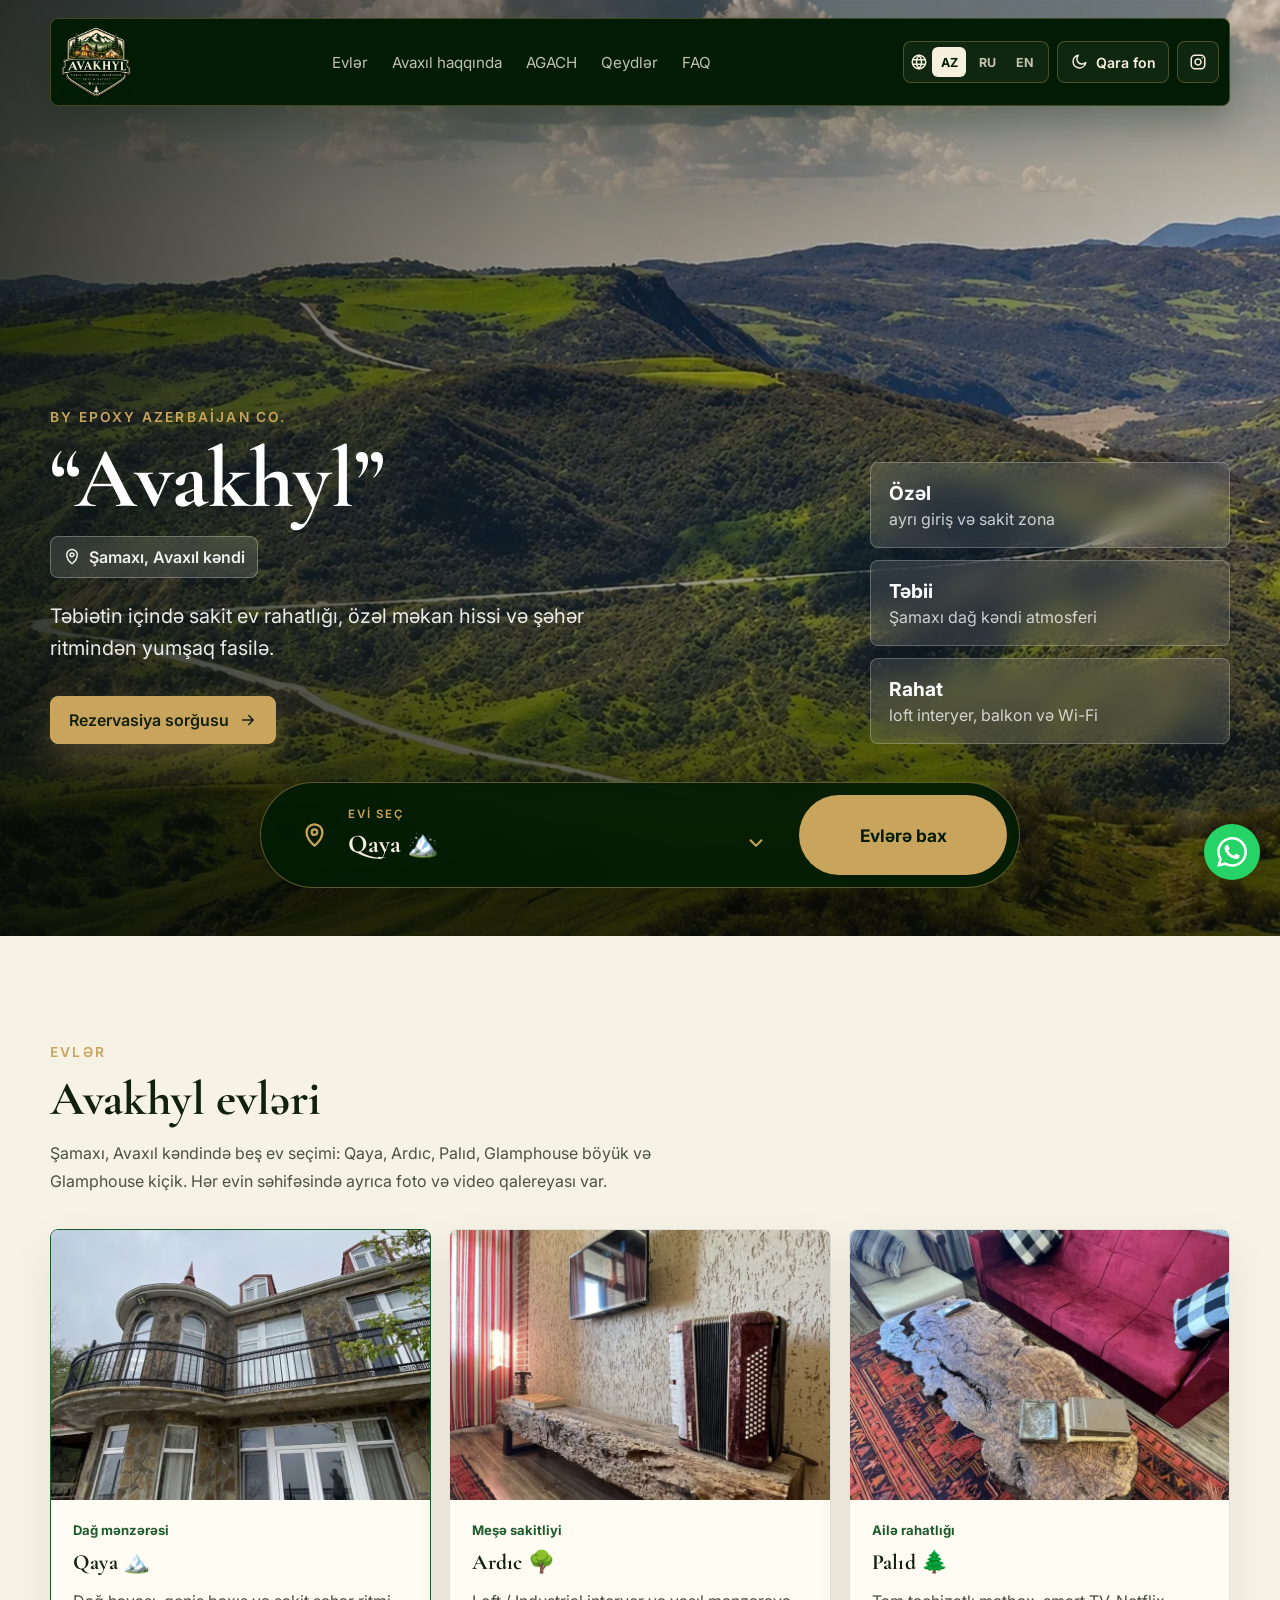
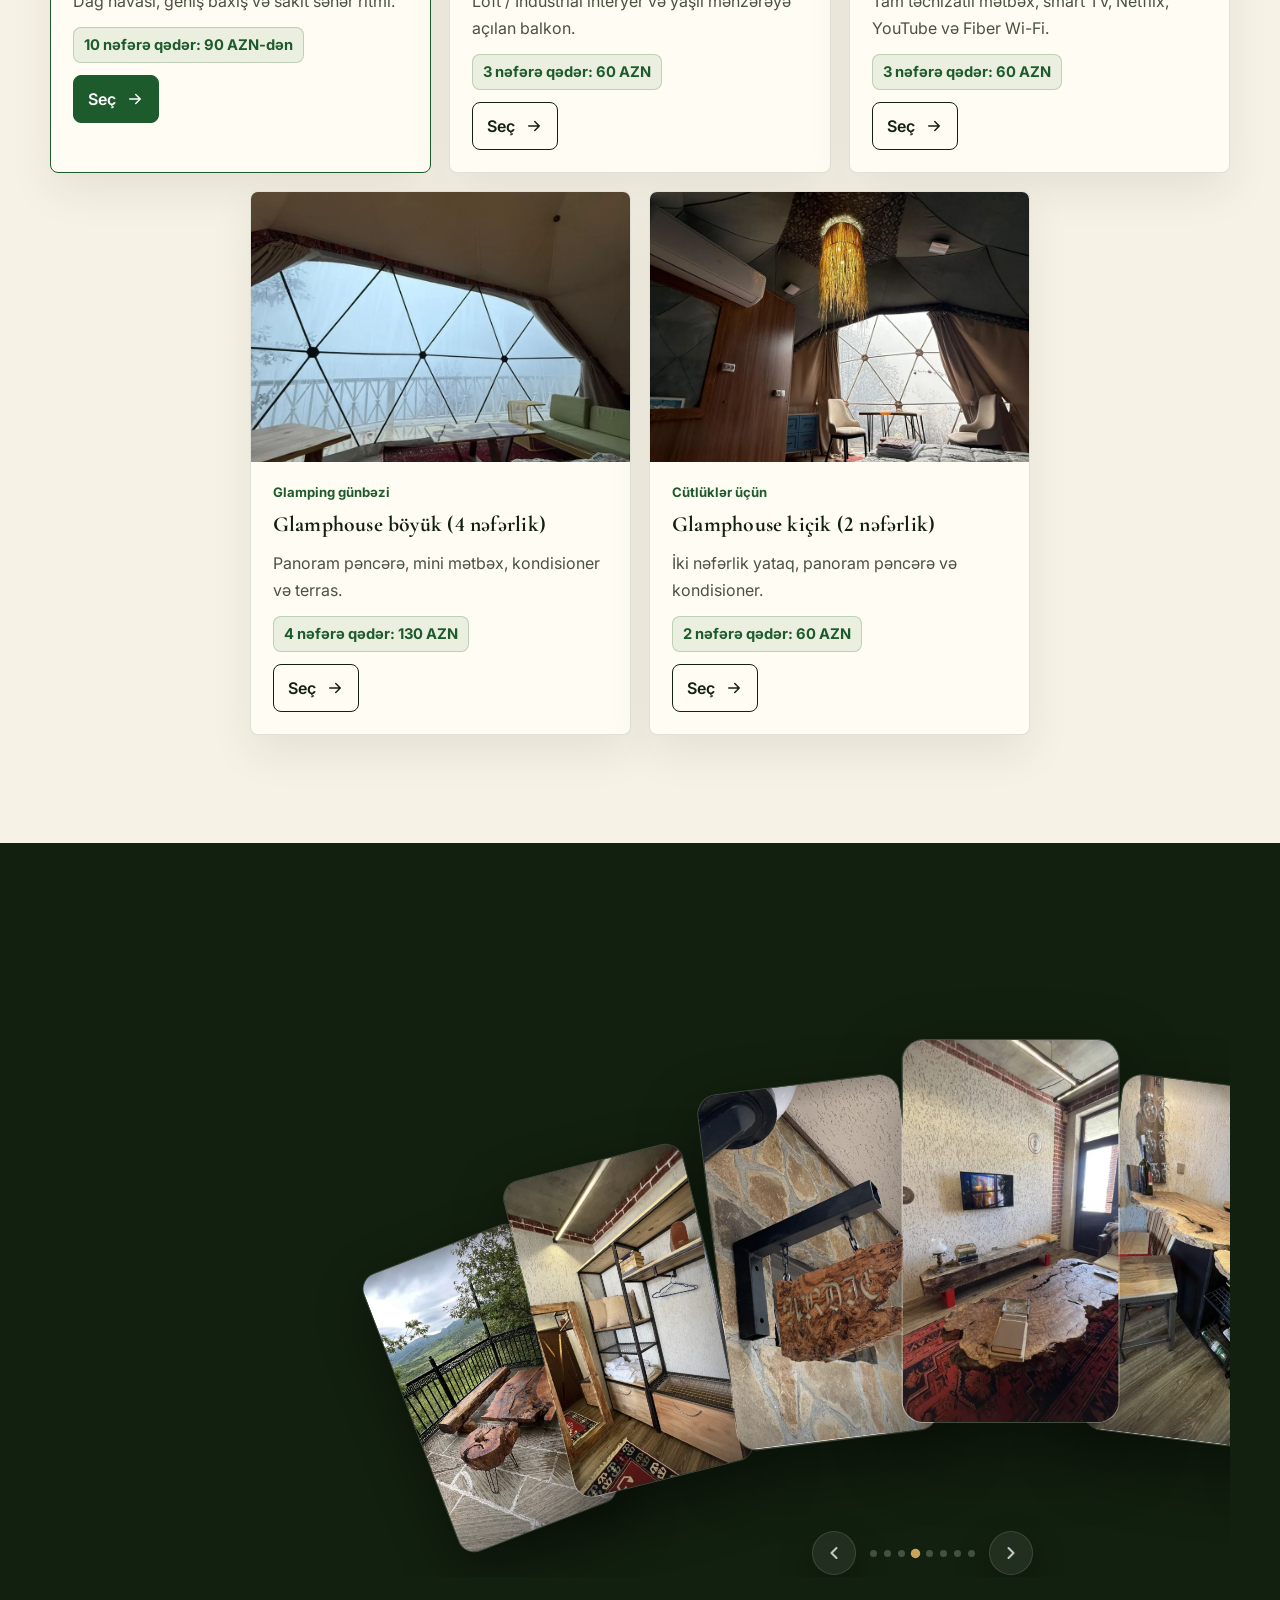
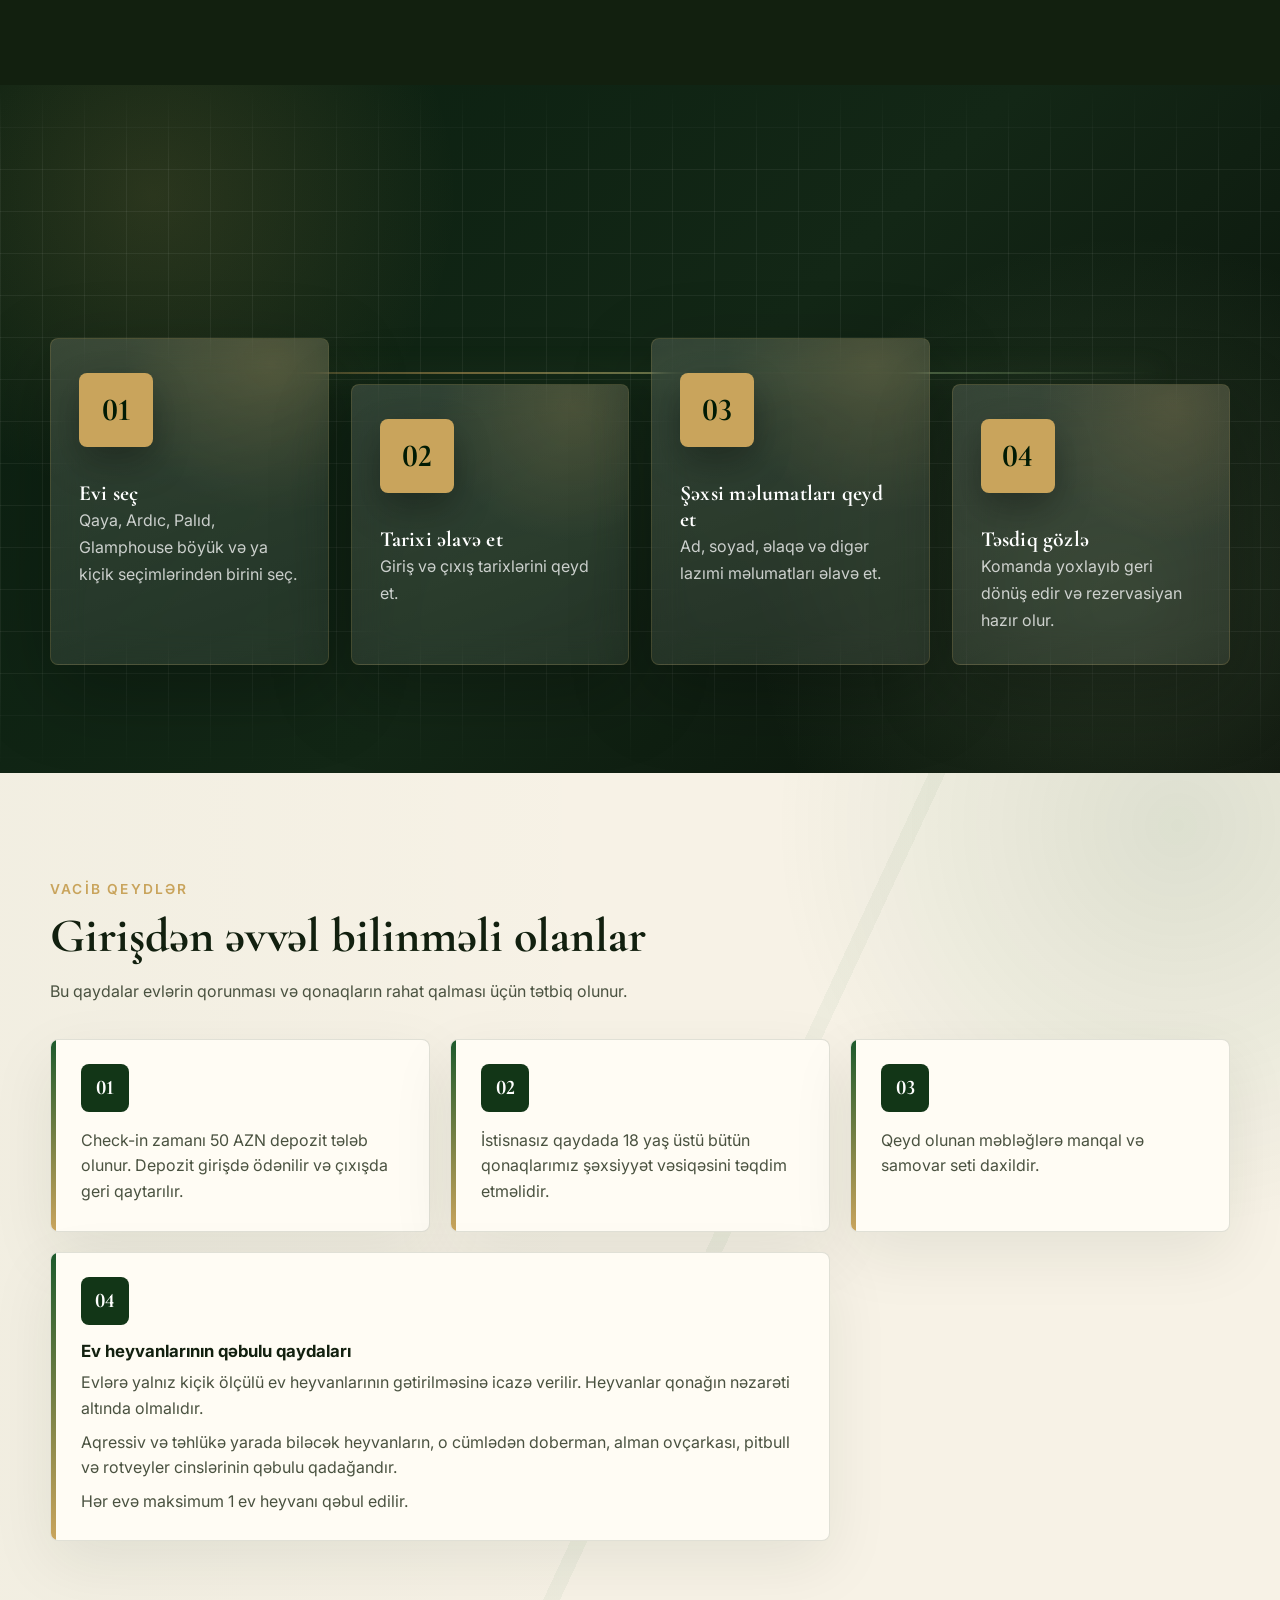
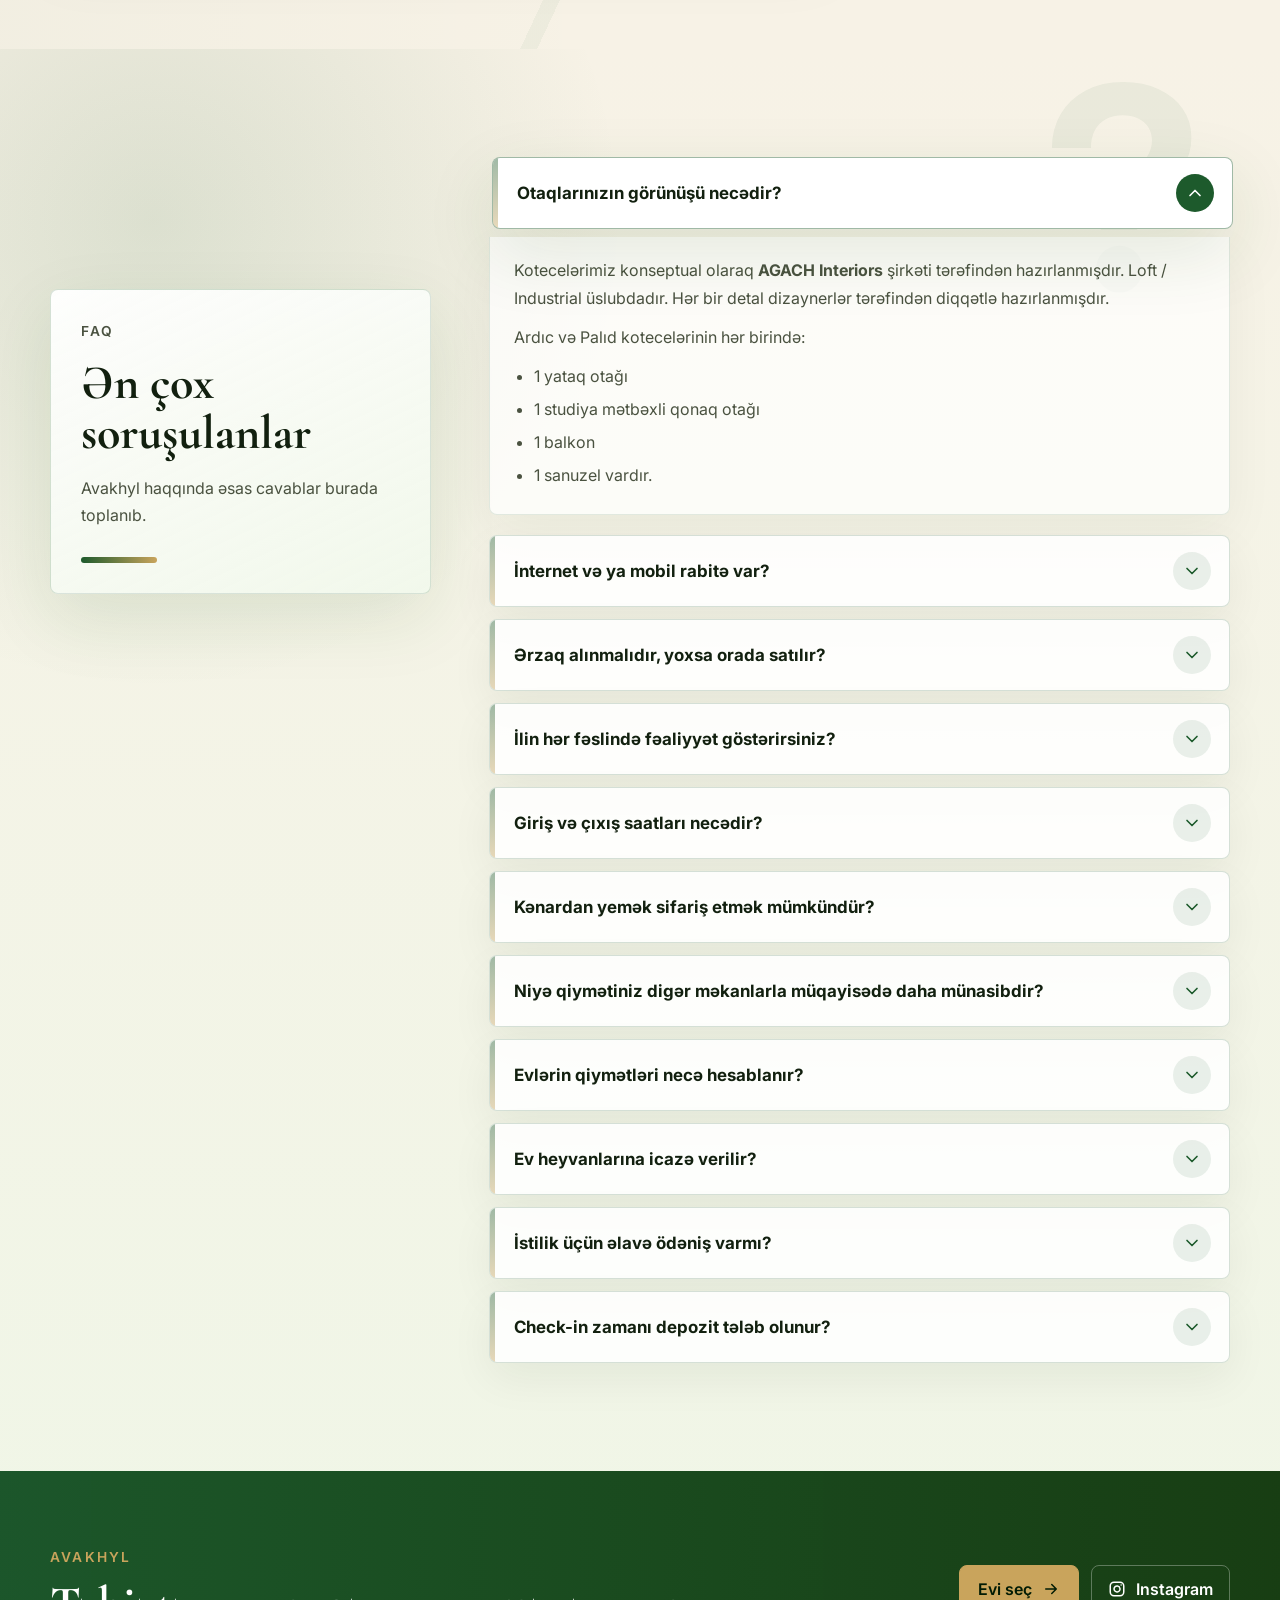
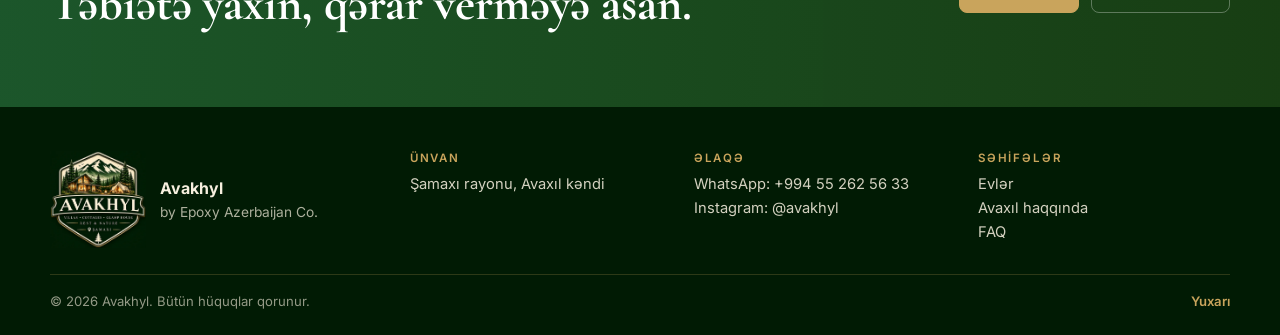
==== index.html @ f959693c "Ev heyvanı: yalnız 1 (mətnlər yeniləndi) Co-Authored-By: Claude Opus 5.5 <noreply@anthropic.com>" ====
<!DOCTYPE html>
<html lang="az" data-theme="light">
  <head>
    <meta charset="UTF-8" />
    <meta name="viewport" content="width=device-width, initial-scale=1.0" />
    <title>Avakhyl | Təbiətin içində ev rahatlığı</title>
    <meta
      name="description"
      content="Avakhyl təbiətin içində sakit, özəl və rahat ev istirahəti üçün rezervasiya sorğusu."
    />
    <link rel="icon" type="image/png" sizes="32x32" href="assets/favicon-32.png" />
    <link rel="apple-touch-icon" href="assets/favicon-180.png" />
    <link rel="preconnect" href="https://fonts.googleapis.com" />
    <link rel="preconnect" href="https://fonts.gstatic.com" crossorigin />
    <link rel="stylesheet" href="https://fonts.googleapis.com/css2?family=Cormorant+Garamond:wght@600;700&family=Inter:wght@400;500;600;700&display=swap" />
    <link rel="stylesheet" href="styles.css?v=20261119-8" />
  </head>
  <body>
    <svg class="sprite" xmlns="http://www.w3.org/2000/svg">
      <symbol id="icon-menu" viewBox="0 0 24 24">
        <path d="M4 7h16M4 12h16M4 17h16" />
      </symbol>
      <symbol id="icon-close" viewBox="0 0 24 24">
        <path d="m6 6 12 12M18 6 6 18" />
      </symbol>
      <symbol id="icon-map" viewBox="0 0 24 24">
        <path d="M12 21s7-5.2 7-12A7 7 0 0 0 5 9c0 6.8 7 12 7 12Z" />
        <path d="M12 11.5a2.5 2.5 0 1 0 0-5 2.5 2.5 0 0 0 0 5Z" />
      </symbol>
      <symbol id="icon-users" viewBox="0 0 24 24">
        <path d="M16 21v-2a4 4 0 0 0-4-4H7a4 4 0 0 0-4 4v2M9.5 11a4 4 0 1 0 0-8 4 4 0 0 0 0 8ZM22 21v-2a4 4 0 0 0-3-3.87M16 3.13a4 4 0 0 1 0 7.75" />
      </symbol>
      <symbol id="icon-arrow" viewBox="0 0 24 24">
        <path d="M5 12h14M13 6l6 6-6 6" />
      </symbol>
      <symbol id="icon-leaf" viewBox="0 0 24 24">
        <path d="M21 3c-9.2.4-15.4 4.9-17.6 12.6-.5 1.8.8 3.6 2.7 3.8C14.2 20.2 20.1 13.3 21 3Z" />
        <path d="M4 20c4.5-6.5 9.1-9.8 14-11" />
      </symbol>
      <symbol id="icon-shield" viewBox="0 0 24 24">
        <path d="M12 22s8-4 8-10V5l-8-3-8 3v7c0 6 8 10 8 10Z" />
        <path d="m9 12 2 2 4-5" />
      </symbol>
      <symbol id="icon-fire" viewBox="0 0 24 24">
        <path d="M8.5 14.5A4 4 0 1 0 16 16c0-4-4-5.5-4-11-3 2-6 5-6 10a6 6 0 0 0 12 0c0-1.2-.3-2.4-.8-3.3" />
      </symbol>
      <symbol id="icon-wifi" viewBox="0 0 24 24">
        <path d="M5 12.5a10.5 10.5 0 0 1 14 0M8.5 16a5.5 5.5 0 0 1 7 0M12 20h.01M2 9a15 15 0 0 1 20 0" />
      </symbol>
      <symbol id="icon-car" viewBox="0 0 24 24">
        <path d="M5 17h14M7 17v2M17 17v2M4 13l2-6h12l2 6v4H4v-4ZM7 13h.01M17 13h.01" />
      </symbol>
      <symbol id="icon-chevron" viewBox="0 0 24 24">
        <path d="m6 9 6 6 6-6" />
      </symbol>
      <symbol id="icon-globe" viewBox="0 0 24 24">
        <path d="M12 21a9 9 0 1 0 0-18 9 9 0 0 0 0 18Z" />
        <path d="M3.6 9h16.8M3.6 15h16.8M12 3c2.2 2.3 3.4 5.4 3.4 9S14.2 18.7 12 21c-2.2-2.3-3.4-5.4-3.4-9S9.8 5.3 12 3Z" />
      </symbol>
      <symbol id="icon-moon" viewBox="0 0 24 24">
        <path d="M21 12.8A8.5 8.5 0 1 1 11.2 3a6.8 6.8 0 0 0 9.8 9.8Z" />
      </symbol>
      <symbol id="icon-sun" viewBox="0 0 24 24">
        <path d="M12 18a6 6 0 1 0 0-12 6 6 0 0 0 0 12ZM12 2v2M12 20v2M4.93 4.93l1.41 1.41M17.66 17.66l1.41 1.41M2 12h2M20 12h2M4.93 19.07l1.41-1.41M17.66 6.34l1.41-1.41" />
      </symbol>
      <symbol id="icon-instagram" viewBox="0 0 24 24">
        <rect x="3" y="3" width="18" height="18" rx="5" />
        <path d="M16 11.37A4 4 0 1 1 12.63 8 4 4 0 0 1 16 11.37Z" />
        <path d="M17.5 6.5h.01" />
      </symbol>
    </svg>

    <header class="site-header" data-header>
      <a class="brand" href="#home" aria-label="Avakhyl əsas səhifə" data-i18n-aria="aria.home">
        <img
          src="assets/avakhyl-logo.webp"
          alt="Avakhyl"
          data-brand-logo
          data-logo-light="assets/avakhyl-logo.webp"
          data-logo-dark="assets/avakhyl-logo.webp"
        />
      </a>

      <nav class="desktop-nav" aria-label="Əsas naviqasiya" data-i18n-aria="aria.nav">
        <a href="#homes" data-i18n="nav.homes">Kotec</a>
        <a data-carry-params="avaxil.html" href="avaxil.html" data-i18n="nav.avaxil">Avaxıl haqqında</a>
        <a href="#agach" data-i18n="nav.experience">AGACH</a>
        <a href="#notes" data-i18n="nav.notes">Qeydlər</a>
        <a href="#faq" data-i18n="nav.faq">FAQ</a>
      </nav>

      <div class="header-actions">
        <div class="lang-switcher" aria-label="Dil seçimi" data-i18n-aria="aria.language">
          <svg><use href="#icon-globe" /></svg>
          <button type="button" data-lang="az" aria-pressed="true">AZ</button>
          <button type="button" data-lang="ru" aria-pressed="false">RU</button>
          <button type="button" data-lang="en" aria-pressed="false">EN</button>
        </div>
        <button class="theme-toggle" type="button" data-theme-toggle aria-label="Qara fon">
          <svg data-theme-icon><use href="#icon-moon" /></svg>
          <span data-theme-label>Qara fon</span>
        </button>
        <a
          class="icon-button instagram-button"
          href="https://www.instagram.com/avakhyl/"
          target="_blank"
          rel="noopener"
          aria-label="Avakhyl Instagram"
        >
          <svg><use href="#icon-instagram" /></svg>
        </a>
        <button class="menu-button" type="button" aria-label="Menyunu aç" data-i18n-aria="aria.openMenu" data-menu-open>
          <svg><use href="#icon-menu" /></svg>
        </button>
      </div>
    </header>

    <div class="mobile-menu" data-mobile-menu aria-hidden="true">
      <div class="mobile-menu-inner">
        <button class="icon-button mobile-close" type="button" aria-label="Menyunu bağla" data-i18n-aria="aria.closeMenu" data-menu-close>
          <svg><use href="#icon-close" /></svg>
        </button>
        <a href="#homes" data-i18n="nav.homes">Kotec</a>
        <a data-carry-params="avaxil.html" href="avaxil.html" data-i18n="nav.avaxil">Avaxıl haqqında</a>
        <a href="#agach" data-i18n="nav.experience">AGACH</a>
        <a href="#notes" data-i18n="nav.notes">Qeydlər</a>
        <a href="#faq" data-i18n="nav.faq">FAQ</a>
        <div class="mobile-controls">
          <div class="lang-switcher">
            <svg><use href="#icon-globe" /></svg>
            <button type="button" data-lang="az" aria-pressed="true">AZ</button>
            <button type="button" data-lang="ru" aria-pressed="false">RU</button>
            <button type="button" data-lang="en" aria-pressed="false">EN</button>
          </div>
          <button class="theme-toggle" type="button" data-theme-toggle aria-label="Qara fon">
            <svg data-theme-icon><use href="#icon-moon" /></svg>
            <span data-theme-label>Qara fon</span>
          </button>
        </div>
        <a class="mobile-cta" href="#booking" data-i18n="action.request">Sorğu göndər</a>
        <a class="mobile-instagram" href="https://www.instagram.com/avakhyl/" target="_blank" rel="noopener">
          <svg><use href="#icon-instagram" /></svg>
          <span data-i18n="action.instagram">Instagram</span>
        </a>
      </div>
    </div>

    <main id="home">
      <section class="hero">
        <img class="hero-image" src="assets/avakhyl-hero-landscape.webp" srcset="assets/avakhyl-hero-landscape-s.webp 900w, assets/avakhyl-hero-landscape.webp 1536w" sizes="100vw" fetchpriority="high" alt="Avaxıl kəndinin dağ mənzərəsi" data-i18n-alt="alt.hero" />
        <div class="hero-overlay"></div>
        <div class="container hero-content">
          <div class="hero-copy reveal">
            <p class="eyebrow" data-i18n="brand.by">by Epoxy Azerbaijan Co.</p>
            <h1>“Avakhyl”</h1>
            <p class="location-pill">
              <svg><use href="#icon-map" /></svg>
              <span data-i18n="hero.location">Şamaxı, Avaxıl kəndi</span>
            </p>
            <p class="hero-lead" data-i18n="hero.lead">
              Təbiətin içində sakit ev rahatlığı, özəl məkan hissi və şəhər ritmindən yumşaq fasilə.
            </p>
            <div class="hero-actions">
              <a class="primary-button" href="#booking">
                <span data-i18n="action.booking">Rezervasiya sorğusu</span>
                <svg><use href="#icon-arrow" /></svg>
              </a>
            </div>
          </div>

          <div class="hero-notes reveal" aria-label="Avakhyl əsas üstünlükləri" data-i18n-aria="aria.benefits">
            <div>
              <strong data-i18n="note.private.title">Özəl</strong>
              <span data-i18n="note.private.text">ayrı giriş və sakit zona</span>
            </div>
            <div>
              <strong data-i18n="note.natural.title">Təbii</strong>
              <span data-i18n="note.natural.text">Şamaxı dağ kəndi atmosferi</span>
            </div>
            <div>
              <strong data-i18n="note.comfort.title">Rahat</strong>
              <span data-i18n="note.comfort.text">loft interyer, balkon və Wi-Fi</span>
            </div>
          </div>
        </div>

        <form class="booking-panel search-panel reveal" id="booking" data-booking-form>
          <label class="booking-field home-select-field">
            <span class="booking-choice">
              <svg><use href="#icon-map" /></svg>
              <span class="search-select">
                <small data-i18n="aria.homeSelect">Evi seç</small>
                <select name="home" data-home-select aria-label="Evi seç" data-i18n-aria="aria.homeSelect">
                <option value="qaya" data-house-option>Qaya 🏔️</option>
                <option value="ardic" data-house-option>Ardıc 🌳</option>
                <option value="palid" data-house-option>Palıd 🌲</option>
                <option value="glamp4" data-house-option>Glamphouse böyük (4 nəfərlik)</option>
                <option value="glamp2" data-house-option>Glamphouse kiçik (2 nəfərlik)</option>
                </select>
              </span>
            </span>
          </label>

          <button class="booking-submit" type="submit">
            <span data-i18n="action.prepare">Evlərə bax</span>
          </button>
        </form>
      </section>

      <section class="section homes-section" id="homes">
        <div class="container">
          <div class="section-heading reveal">
            <p class="eyebrow" data-i18n="homes.eyebrow">Evlər</p>
            <h2 data-i18n="homes.title">Avakhyl evləri</h2>
            <p data-i18n="homes.text">
              Şamaxı, Avaxıl kəndində beş ev seçimi: Qaya, Ardıc, Palıd, Glamphouse böyük və Glamphouse kiçik. Hər evin səhifəsində ayrıca foto və video qalereyası var.</p>
          </div>

          <div class="home-grid">
            <article class="stay-card reveal is-selected" data-cottage-card="qaya">
              <img src="assets/qaya/qaya-01.webp" alt="Qaya evinin daş fasadı və balkonu" data-i18n-alt="alt.qaya" />
              <div class="stay-card-body">
                <span class="stay-kicker" data-i18n="card.one.kicker">Dağ mənzərəsi</span>
                <h3 data-i18n="card.one.title">Qaya 🏔️</h3>
                <p data-i18n="card.one.text">Dağ havası, geniş baxış və sakit səhər ritmi.</p>
                <strong class="price-line" data-i18n="price.qaya.summary">2-3 nəfər: 90 AZN-dən</strong>
                <button type="button" data-select-cottage="qaya">
                  <span data-i18n="action.select">Seç</span>
                  <svg><use href="#icon-arrow" /></svg>
                </button>
              </div>
            </article>

            <article class="stay-card reveal" data-cottage-card="ardic">
              <img src="assets/ardic/ardic-03.webp" alt="Ardıc evinin yataq otağı" data-i18n-alt="alt.ardic" />
              <div class="stay-card-body">
                <span class="stay-kicker" data-i18n="card.two.kicker">Meşə sakitliyi</span>
                <h3 data-i18n="card.two.title">Ardıc 🌳</h3>
                <p data-i18n="card.two.text">Loft / Industrial interyer və yaşıl mənzərəyə açılan balkon.</p>
                <strong class="price-line" data-i18n="price.ardic.summary">2-3 nəfərlik: 60 AZN</strong>
                <button type="button" data-select-cottage="ardic">
                  <span data-i18n="action.select">Seç</span>
                  <svg><use href="#icon-arrow" /></svg>
                </button>
              </div>
            </article>

            <article class="stay-card reveal" data-cottage-card="palid">
              <img src="assets/palid/palid-03.webp" alt="Palıd evinin qonaq otağı" data-i18n-alt="alt.palid" />
              <div class="stay-card-body">
                <span class="stay-kicker" data-i18n="card.three.kicker">Ailə rahatlığı</span>
                <h3 data-i18n="card.three.title">Palıd 🌲</h3>
                <p data-i18n="card.three.text">Tam təchizatlı mətbəx, smart TV, Netflix, YouTube və Fiber Wi-Fi.</p>
                <strong class="price-line" data-i18n="price.palid.summary">2-3 nəfərlik: 60 AZN</strong>
                <button type="button" data-select-cottage="palid">
                  <span data-i18n="action.select">Seç</span>
                  <svg><use href="#icon-arrow" /></svg>
                </button>
              </div>
            </article>

            <article class="stay-card reveal" data-cottage-card="glamp4">
              <img src="assets/glamp4/glamp4-02.webp" alt="Glamphouse böyük günbəzinin içi" data-i18n-alt="alt.glamp4" loading="lazy" />
              <div class="stay-card-body">
                <span class="stay-kicker" data-i18n="card.four.kicker">Glamping günbəzi</span>
                <h3 data-i18n="card.four.title">Glamphouse böyük (4 nəfərlik)</h3>
                <p data-i18n="card.four.text">Panoram pəncərə, mini mətbəx, kondisioner və terras.</p>
                <strong class="price-line" data-i18n="price.glamp4.summary">4 nəfərə qədər: 130 AZN</strong>
                <button type="button" data-select-cottage="glamp4">
                  <span data-i18n="action.select">Seç</span>
                  <svg><use href="#icon-arrow" /></svg>
                </button>
              </div>
            </article>

            <article class="stay-card reveal" data-cottage-card="glamp2">
              <img src="assets/glamp2/glamp2-01.webp" alt="Glamphouse kiçik günbəzinin içi" data-i18n-alt="alt.glamp2" loading="lazy" />
              <div class="stay-card-body">
                <span class="stay-kicker" data-i18n="card.five.kicker">Cütlüklər üçün</span>
                <h3 data-i18n="card.five.title">Glamphouse kiçik (2 nəfərlik)</h3>
                <p data-i18n="card.five.text">İki nəfərlik yataq, panoram pəncərə və kondisioner.</p>
                <strong class="price-line" data-i18n="price.glamp2.summary">2 nəfərə qədər: 60 AZN</strong>
                <button type="button" data-select-cottage="glamp2">
                  <span data-i18n="action.select">Seç</span>
                  <svg><use href="#icon-arrow" /></svg>
                </button>
              </div>
            </article>
          </div>
        </div>
      </section>

      <section class="section experience-section agach-section" id="agach">
        <div class="container split-layout">
          <div class="experience-copy reveal">
            <img class="agach-logo" src="assets/agach/agach-logo.webp" alt="AGACH Interiors" />
            <h2 data-i18n="experience.title">Kotecelərin interyeri AGACH Interiors tərəfindən hazırlanıb.</h2>
            <div class="feature-list">
              <span><svg><use href="#icon-leaf" /></svg> <span data-i18n="feature.one">AGACH Interiors konseptual dizaynı</span></span>
              <span><svg><use href="#icon-shield" /></svg> <span data-i18n="feature.two">Loft / Industrial üslubda isti interyer</span></span>
              <span><svg><use href="#icon-fire" /></svg> <span data-i18n="feature.three">Hər ev üçün özəl dizayner detalları</span></span>
            </div>
          </div>

          <div class="agach-fan reveal" data-fan-carousel aria-label="AGACH interyer qalereyası">
            <div class="fan-layout" data-fan-track>
              <button class="fan-card" type="button" data-fan-card>
                <img src="assets/agach/agach-01.webp" alt="AGACH balkon və dağ mənzərəsi" />
              </button>
              <button class="fan-card" type="button" data-fan-card>
                <img src="assets/agach/agach-02.webp" alt="AGACH açıq dolab və güzgü dizaynı" />
              </button>
              <button class="fan-card" type="button" data-fan-card>
                <img src="assets/agach/agach-03.webp" alt="AGACH Ardıc taxta lövhə detalı" />
              </button>
              <button class="fan-card" type="button" data-fan-card>
                <img src="assets/agach/agach-04.webp" alt="AGACH Palıd qonaq otağı" />
              </button>
              <button class="fan-card" type="button" data-fan-card>
                <img src="assets/agach/agach-05.webp" alt="AGACH canlı taxta bar masası" />
              </button>
              <button class="fan-card" type="button" data-fan-card>
                <img src="assets/agach/agach-06.webp" alt="AGACH mətbəx dəzgahı" />
              </button>
              <button class="fan-card" type="button" data-fan-card>
                <img src="assets/agach/agach-07.webp" alt="AGACH loft mətbəx və işıqlandırma" />
              </button>
              <button class="fan-card" type="button" data-fan-card>
                <img src="assets/agach/agach-08.webp" alt="AGACH taxta işıq detalı" />
              </button>
            </div>
            <div class="fan-controls" aria-label="AGACH qalereya idarəetməsi">
              <button class="fan-arrow" type="button" data-fan-prev aria-label="Əvvəlki">
                <svg viewBox="0 0 24 24"><path d="m15 18-6-6 6-6" /></svg>
              </button>
              <div class="fan-dots" data-fan-dots></div>
              <button class="fan-arrow" type="button" data-fan-next aria-label="Sonrakı">
                <svg viewBox="0 0 24 24"><path d="m9 18 6-6-6-6" /></svg>
              </button>
            </div>
          </div>
        </div>
      </section>

      <section class="section flow-section">
        <div class="container">
          <div class="section-heading reveal">
            <p class="eyebrow" data-i18n="flow.eyebrow">Rezervasiya axını</p>
            <h2 data-i18n="flow.title">Dörd addımda Avakhyl sorğusu</h2>
          </div>
          <div class="flow-grid">
            <div class="flow-step reveal">
              <span>01</span>
              <h3 data-i18n="flow.one.title">Evi seç</h3>
              <p data-i18n="flow.one.text">Qaya, Ardıc, Palıd, Glamphouse böyük və ya kiçik seçimlərindən birini seç.</p>
            </div>
            <div class="flow-step reveal">
              <span>02</span>
              <h3 data-i18n="flow.two.title">Tarixi əlavə et</h3>
              <p data-i18n="flow.two.text">Giriş və çıxış tarixlərini qeyd et.</p>
            </div>
            <div class="flow-step reveal">
              <span>03</span>
              <h3 data-i18n="flow.three.title">Şəxsi məlumatları qeyd et</h3>
              <p data-i18n="flow.three.text">Ad, soyad, əlaqə və digər lazımi məlumatları əlavə et.</p>
            </div>
            <div class="flow-step reveal">
              <span>04</span>
              <h3 data-i18n="flow.four.title">Təsdiq gözlə</h3>
              <p data-i18n="flow.four.text">Komanda yoxlayıb geri dönüş edir və rezervasiyan hazır olur.</p>
            </div>
          </div>
        </div>
      </section>

      <section class="section notes-section" id="notes">
        <div class="container">
          <div class="section-heading reveal">
            <p class="eyebrow" data-i18n="notes.eyebrow">Vacib qeydlər</p>
            <h2 data-i18n="notes.title">Girişdən əvvəl bilinməli olanlar</h2>
            <p data-i18n="notes.text">Bu qaydalar evlərin qorunması və qonaqların rahat qalması üçün tətbiq olunur.</p>
          </div>

          <div class="notice-grid">
            <article class="notice-card reveal">
              <span>01</span>
              <p data-i18n="notes.one">Check-in zamanı 50 AZN depozit tələb olunur. Depozit girişdə ödənilir və çıxışda geri qaytarılır.</p>
            </article>
            <article class="notice-card reveal">
              <span>02</span>
              <p data-i18n="notes.two">
                İstisnasız qaydada 18 yaş üstü bütün qonaqlarımız şəxsiyyət vəsiqəsini təqdim etməlidir.
              </p>
            </article>
            <article class="notice-card reveal">
              <span>03</span>
              <p data-i18n="notes.three">
                Qeyd olunan məbləğlərə manqal və samovar seti daxildir.
              </p>
            </article>
            <article class="notice-card notice-card--pets reveal">
              <span>04</span>
              <div class="notice-body">
                <strong data-i18n="notes.petsTitle">Ev heyvanlarının qəbulu qaydaları</strong>
                <p data-i18n="notes.four">Evlərə yalnız kiçik ölçülü ev heyvanlarının gətirilməsinə icazə verilir. Heyvanlar qonağın nəzarəti altında olmalıdır.</p>
                <p data-i18n="notes.fourB">Aqressiv və təhlükə yarada biləcək heyvanların, o cümlədən doberman, alman ovçarkası, pitbull və rotveyler cinslərinin qəbulu qadağandır.</p>
                <p data-i18n="notes.fourC">Hər evə maksimum 1 ev heyvanı qəbul edilir.</p>
              </div>
            </article>
          </div>
        </div>
      </section>

      <section class="section faq-section" id="faq">
        <div class="container split-layout faq-layout">
          <div class="faq-intro reveal">
            <p class="eyebrow" data-i18n="faq.eyebrow">FAQ</p>
            <h2 data-i18n="faq.title">Ən çox soruşulanlar</h2>
            <p data-i18n="faq.text">Avakhyl haqqında əsas cavablar burada toplanıb.</p>
          </div>

          <div class="faq-list reveal" data-faq-list></div>
        </div>
      </section>

      <section class="closing-band">
        <div class="container closing-content reveal">
          <div>
            <p class="eyebrow">Avakhyl</p>
            <h2 data-i18n="closing.title">Təbiətə yaxın, qərar verməyə asan.</h2>
          </div>
          <div class="closing-actions">
            <a class="primary-button dark" href="#booking">
              <span data-i18n="action.start">Sorğuya başla</span>
              <svg><use href="#icon-arrow" /></svg>
            </a>
            <a
              class="secondary-link"
              href="https://www.instagram.com/avakhyl/"
              target="_blank"
              rel="noopener"
            >
              <svg><use href="#icon-instagram" /></svg>
              <span data-i18n="action.instagram">Instagram</span>
            </a>
          </div>
        </div>
      </section>
    </main>

    <footer class="site-footer">
      <div class="container footer-grid">
        <div class="footer-brand">
          <img src="assets/avakhyl-logo.webp" alt="Avakhyl" data-brand-logo data-logo-light="assets/avakhyl-logo.webp" data-logo-dark="assets/avakhyl-logo.webp" loading="lazy" />
          <div>
            <strong>Avakhyl</strong>
            <span data-i18n="brand.by">by Epoxy Azerbaijan Co.</span>
          </div>
        </div>
        <div class="footer-col">
          <span class="footer-label" data-i18n="footer.address">Ünvan</span>
          <a href="https://maps.google.com/?q=40.80,48.567" target="_blank" rel="noopener" data-i18n="footer.village">Şamaxı rayonu, Avaxıl kəndi</a>
        </div>
        <div class="footer-col">
          <span class="footer-label" data-i18n="footer.contact">Əlaqə</span>
          <a href="https://wa.me/994552625633" target="_blank" rel="noopener">WhatsApp: +994 55 262 56 33</a>
          <a href="https://www.instagram.com/avakhyl/" target="_blank" rel="noopener">Instagram: @avakhyl</a>
        </div>
        <div class="footer-col">
          <span class="footer-label" data-i18n="footer.pages">Səhifələr</span>
          <a href="#homes" data-i18n="footer.homes">Evlər</a>
          <a data-carry-params="avaxil.html" href="avaxil.html" data-i18n="nav.avaxil">Avaxıl haqqında</a>
          <a href="#faq">FAQ</a>
        </div>
      </div>
      <div class="container footer-bottom">
        <span data-i18n="footer.rights">© 2026 Avakhyl. Bütün hüquqlar qorunur.</span>
        <a href="#home" data-i18n="action.top">Yuxarı</a>
      </div>
    </footer>

    <a class="wa-float" href="https://wa.me/994552625633" target="_blank" rel="noopener" aria-label="WhatsApp ilə yazın" data-i18n-aria="wa.label">
      <svg viewBox="0 0 24 24" aria-hidden="true"><path d="M17.472 14.382c-.297-.149-1.758-.867-2.03-.967-.273-.099-.471-.148-.67.15-.197.297-.767.966-.94 1.164-.173.199-.347.223-.644.075-.297-.15-1.255-.463-2.39-1.475-.883-.788-1.48-1.761-1.653-2.059-.173-.297-.018-.458.13-.606.134-.133.298-.347.446-.52.149-.174.198-.298.298-.497.099-.198.05-.371-.025-.52-.075-.149-.669-1.612-.916-2.207-.242-.579-.487-.5-.669-.51-.173-.008-.371-.01-.57-.01-.198 0-.52.074-.792.372-.272.297-1.04 1.016-1.04 2.479 0 1.462 1.065 2.875 1.213 3.074.149.198 2.096 3.2 5.077 4.487.709.306 1.262.489 1.694.625.712.227 1.36.195 1.871.118.571-.085 1.758-.719 2.006-1.413.248-.694.248-1.289.173-1.413-.074-.124-.272-.198-.57-.347m-5.421 7.403h-.004a9.87 9.87 0 0 1-5.031-1.378l-.361-.214-3.741.982.998-3.648-.235-.374a9.86 9.86 0 0 1-1.51-5.26c.001-5.45 4.436-9.884 9.888-9.884 2.64 0 5.122 1.03 6.988 2.898a9.825 9.825 0 0 1 2.893 6.994c-.003 5.45-4.437 9.884-9.885 9.884m8.413-18.297A11.815 11.815 0 0 0 12.05 0C5.495 0 .16 5.335.157 11.892c0 2.096.547 4.142 1.588 5.945L.057 24l6.305-1.654a11.882 11.882 0 0 0 5.683 1.448h.005c6.554 0 11.89-5.335 11.893-11.893a11.821 11.821 0 0 0-3.48-8.413Z" /></svg>
    </a>

    <div class="modal guest-modal" data-modal aria-hidden="true">
      <div class="modal-panel guest-modal-panel" role="dialog" aria-modal="true" aria-labelledby="modal-title">
        <button class="icon-button modal-close" type="button" aria-label="Bağla" data-i18n-aria="aria.close" data-modal-close>
          <svg><use href="#icon-close" /></svg>
        </button>
        <div class="guest-modal-header">
          <h2 id="modal-title" data-i18n="guest.title">Qonaq sayını əlavə et</h2>
        </div>
        <div class="guest-rows">
          <div class="guest-row">
            <div>
              <strong data-i18n="guest.adults">Böyük</strong>
            </div>
            <div class="guest-stepper">
              <button type="button" data-guest-step="adults" data-step="-1" aria-label="Böyük sayını azalt">−</button>
              <output data-guest-count="adults">1</output>
              <button type="button" data-guest-step="adults" data-step="1" aria-label="Böyük sayını artır">+</button>
            </div>
          </div>
          <div class="guest-row">
            <div>
              <strong data-i18n="guest.children">Uşaq</strong>
              <span data-i18n="guest.childrenAge">3-12 yaş</span>
            </div>
            <div class="guest-stepper">
              <button type="button" data-guest-step="children" data-step="-1" aria-label="Uşaq sayını azalt">−</button>
              <output data-guest-count="children">0</output>
              <button type="button" data-guest-step="children" data-step="1" aria-label="Uşaq sayını artır">+</button>
            </div>
          </div>
          <div class="guest-row">
            <div>
              <strong data-i18n="guest.pets">Ev heyvanı</strong>
              <span data-i18n="guest.petsNote">Yalnız 1 ev heyvanı, kiçik ölçülü</span>
            </div>
            <div class="guest-stepper">
              <button type="button" data-guest-step="pets" data-step="-1" aria-label="Ev heyvanı sayını azalt">−</button>
              <output data-guest-count="pets">0</output>
              <button type="button" data-guest-step="pets" data-step="1" aria-label="Ev heyvanı sayını artır">+</button>
            </div>
          </div>
          <p class="pets-info" data-pets-info hidden data-i18n="guest.petsInfo">Hər evə yalnız 1 kiçik ölçülü ev heyvanı qəbul edilir. Heyvanlar qonağın nəzarəti altında olmalıdır. Doberman, alman ovçarkası, pitbull və rotveyler cinsləri qəbul edilmir.</p>
        </div>
        <div class="guest-modal-footer">
          <button class="guest-calculate" type="button" data-guest-calculate data-i18n="guest.calculate">HESABLA</button>
        </div>
      </div>
    </div>

    <script src="db.js?v=20261120-11"></script>
    <script src="settings.js?v=20261120-11"></script>
    <script src="analytics.js?v=20261120-11"></script>
    <script src="script.js?v=20261120-11"></script>
  </body>
</html>
---- styles.css ----
:root {
  /* palitra Avakhyl loqosundan: meşə yaşılı, krem və qızılı */
  --forest: #011b04;
  --cream: #f6efde;
  --ink: #12200f;
  --ink-soft: #4a5240;
  --paper: #f7f2e6;
  --paper-strong: #fffcf4;
  --card: #fffcf4;
  --field: rgba(255, 252, 244, 0.8);
  --header-bg: #011b04;
  --header-bg-scrolled: #011b04;
  --leaf: #1d5a2c;
  --leaf-dark: #0b2a14;
  --leaf-soft: #ebefdf;
  --gold: #c9a45c;
  --line: rgba(18, 32, 15, 0.13);
  --shadow: 0 24px 70px rgba(1, 27, 4, 0.22);
  --font-display: "Cormorant Garamond", Georgia, "Times New Roman", serif;
  --radius: 8px;
  --container: 1180px;
  color: var(--ink);
  background: var(--paper);
  font-family: Inter, ui-sans-serif, system-ui, -apple-system, BlinkMacSystemFont, "Segoe UI", sans-serif;
  letter-spacing: 0;
}

[data-theme="dark"] {
  --ink: #f6efde;
  --ink-soft: #cfc6ad;
  --paper: #03130a;
  --paper-strong: #071d0d;
  --card: #0a2211;
  --field: rgba(7, 29, 13, 0.84);
  --header-bg: #011b04;
  --header-bg-scrolled: #011b04;
  --leaf: #a7c98c;
  --leaf-dark: #011006;
  --leaf-soft: #0d2614;
  --line: rgba(246, 239, 222, 0.14);
  --shadow: 0 24px 70px rgba(0, 0, 0, 0.5);
}

* {
  box-sizing: border-box;
}

html {
  scroll-behavior: smooth;
}

body {
  margin: 0;
  min-width: 320px;
  background: var(--paper);
  color: var(--ink);
  transition: background 220ms ease, color 220ms ease;
}

body.menu-open,
body.modal-open {
  overflow: hidden;
}

a {
  color: inherit;
  text-decoration: none;
}

button,
input,
select {
  font: inherit;
}

button {
  cursor: pointer;
}

img {
  display: block;
  max-width: 100%;
}

.sprite {
  display: none;
}

.container {
  width: min(var(--container), calc(100% - 40px));
  margin: 0 auto;
}

.site-header,
.admin-topbar {
  --ink: var(--cream);
  --ink-soft: rgba(246, 239, 222, 0.78);
  --line: rgba(201, 164, 92, 0.32);
  --card: rgba(246, 239, 222, 0.06);
  --paper-strong: var(--forest);
  color: var(--cream);
}

.site-header {
  position: fixed;
  z-index: 50;
  top: 18px;
  left: 50%;
  display: grid;
  width: min(var(--container), calc(100% - 32px));
  grid-template-columns: auto 1fr auto;
  align-items: center;
  gap: 22px;
  transform: translateX(-50%);
  border: 1px solid var(--line);
  border-radius: var(--radius);
  background: var(--header-bg);
  box-shadow: 0 16px 38px rgba(1, 27, 4, 0.28);
  backdrop-filter: blur(18px);
  transition: background 220ms ease, top 220ms ease;
}

.site-header.is-scrolled {
  top: 10px;
  background: var(--header-bg-scrolled);
}

.brand {
  display: flex;
  min-height: 66px;
  align-items: center;
  padding: 8px 10px;
}

.brand img {
  width: auto;
  height: 70px;
  border-radius: 0;
  object-fit: contain;
}

.desktop-nav {
  display: flex;
  justify-content: center;
  gap: 24px;
  color: var(--ink-soft);
  font-size: 0.95rem;
}

.desktop-nav a {
  position: relative;
  padding: 10px 0;
}

.desktop-nav a:hover {
  color: var(--cream);
}

.desktop-nav a::after {
  position: absolute;
  right: 0;
  bottom: 4px;
  left: 0;
  height: 2px;
  content: "";
  transform: scaleX(0);
  transform-origin: left;
  background: var(--gold);
  transition: transform 180ms ease;
}

.desktop-nav a:hover::after {
  transform: scaleX(1);
}

.header-actions {
  display: flex;
  align-items: center;
  gap: 8px;
  padding-right: 10px;
}

.icon-button,
.menu-button,
.theme-toggle,
.lang-switcher {
  border: 1px solid var(--line);
  border-radius: var(--radius);
  background: var(--card);
  color: var(--ink);
}

.icon-button,
.menu-button {
  display: inline-grid;
  width: 42px;
  height: 42px;
  place-items: center;
}

.theme-toggle,
.lang-switcher {
  display: inline-flex;
  min-height: 42px;
  align-items: center;
}

.theme-toggle {
  gap: 8px;
  padding: 0 12px;
  font-size: 0.88rem;
  font-weight: 600;
}

.lang-switcher {
  gap: 4px;
  padding: 0 6px;
}

.lang-switcher button {
  min-width: 34px;
  height: 30px;
  border: 0;
  border-radius: 6px;
  background: transparent;
  color: var(--ink-soft);
  font-size: 0.78rem;
  font-weight: 700;
}

.lang-switcher button.is-active {
  background: var(--ink);
  color: var(--paper-strong);
}

.icon-button svg,
.menu-button svg,
.theme-toggle svg,
.lang-switcher svg,
.primary-button svg,
.booking-submit svg,
.stay-card button svg,
.secondary-link svg,
.location-pill svg,
.mobile-instagram svg {
  width: 18px;
  height: 18px;
  fill: none;
  stroke: currentColor;
  stroke-linecap: round;
  stroke-linejoin: round;
  stroke-width: 2;
}

.menu-button {
  display: none;
}

.mobile-menu {
  position: fixed;
  z-index: 80;
  inset: 0;
  display: none;
  background: rgba(18, 32, 15, 0.58);
}

.mobile-menu-inner {
  display: grid;
  gap: 6px;
  width: min(390px, calc(100% - 28px));
  margin: 14px auto 0;
  padding: 14px;
  border: 1px solid var(--line);
  border-radius: var(--radius);
  background: var(--card);
  box-shadow: var(--shadow);
}

.mobile-menu-inner a {
  padding: 15px 12px;
  border-bottom: 1px solid var(--line);
  color: var(--ink);
}

.mobile-menu-inner a:last-child {
  border-bottom: 0;
}

.mobile-close {
  justify-self: end;
}

.mobile-controls {
  display: grid;
  grid-template-columns: 1fr 1fr;
  gap: 8px;
  margin: 8px 0;
}

.mobile-controls .lang-switcher,
.mobile-controls .theme-toggle {
  justify-content: center;
  width: 100%;
}

.mobile-cta {
  border-radius: var(--radius);
  background: var(--ink);
  color: var(--paper) !important;
  text-align: center;
}

.mobile-instagram {
  display: flex;
  align-items: center;
  justify-content: center;
  gap: 8px;
}

.hero {
  position: relative;
  isolation: isolate;
  min-height: 100vh;
  padding: 144px 0 48px;
  overflow: hidden;
  clip-path: inset(0);
  color: #ffffff;
}

.hero-image,
.hero-overlay {
  position: absolute;
  inset: 0;
}

.hero-image {
  width: 100%;
  height: 100%;
  object-fit: cover;
}

.hero-overlay {
  background:
    linear-gradient(90deg, rgba(8, 12, 8, 0.76), rgba(8, 12, 8, 0.32) 46%, rgba(8, 12, 8, 0.08)),
    linear-gradient(0deg, rgba(8, 12, 8, 0.72), rgba(8, 12, 8, 0.06) 46%);
}

.hero-content {
  position: relative;
  z-index: 2;
  display: grid;
  min-height: calc(100vh - 300px);
  grid-template-columns: minmax(0, 620px) minmax(240px, 360px);
  align-items: end;
  justify-content: space-between;
  gap: 40px;
}

.eyebrow {
  margin: 0 0 14px;
  color: var(--gold);
  font-size: 0.86rem;
  font-weight: 600;
  letter-spacing: 0;
  text-transform: uppercase;
}

.hero h1 {
  margin: 0;
  font-size: 5.4rem;
  line-height: 0.92;
  letter-spacing: 0;
}

.location-pill {
  display: inline-flex;
  align-items: center;
  gap: 8px;
  margin: 18px 0 0;
  padding: 10px 12px;
  border: 1px solid rgba(255, 255, 255, 0.28);
  border-radius: var(--radius);
  background: rgba(255, 255, 255, 0.12);
  color: rgba(255, 255, 255, 0.92);
  font-weight: 600;
  backdrop-filter: blur(10px);
}

.hero-lead {
  max-width: 560px;
  margin: 22px 0 0;
  color: rgba(255, 255, 255, 0.9);
  font-size: 1.25rem;
  line-height: 1.6;
}

.hero-actions {
  display: flex;
  flex-wrap: wrap;
  gap: 12px;
  margin-top: 32px;
}

.primary-button,
.secondary-button,
.booking-submit,
.stay-card button,
.secondary-link {
  display: inline-flex;
  min-height: 48px;
  align-items: center;
  justify-content: center;
  gap: 10px;
  border-radius: var(--radius);
  font-weight: 600;
}

.primary-button {
  border: 1px solid var(--gold);
  background: var(--gold);
  color: #12200f;
  padding: 0 18px;
  box-shadow: 0 14px 34px rgba(201, 164, 92, 0.28);
}

.primary-button.dark {
  border-color: var(--ink);
  background: var(--ink);
  color: var(--paper);
  box-shadow: none;
}

.secondary-button {
  border: 1px solid rgba(255, 255, 255, 0.38);
  background: rgba(255, 255, 255, 0.12);
  color: #ffffff;
  padding: 0 18px;
  backdrop-filter: blur(12px);
}

.secondary-link {
  min-height: 46px;
  border: 1px solid rgba(255, 255, 255, 0.3);
  color: #ffffff;
  padding: 0 16px;
}

.hero-notes {
  display: grid;
  gap: 12px;
  align-self: end;
}

.hero-notes div {
  padding: 18px;
  border: 1px solid rgba(255, 255, 255, 0.24);
  border-radius: var(--radius);
  background: rgba(255, 255, 255, 0.11);
  backdrop-filter: blur(12px);
}

.hero-notes strong {
  display: block;
  margin-bottom: 4px;
  font-size: 1.2rem;
}

.hero-notes span {
  color: rgba(255, 255, 255, 0.76);
}

.booking-panel {
  position: relative;
  z-index: 4;
  display: grid;
  width: min(760px, calc(100% - 40px));
  grid-template-columns: minmax(300px, 1fr) 208px;
  gap: 0;
  margin: 38px auto 0;
  overflow: visible;
  border: 1px solid var(--line);
  border-radius: 72px;
  background: var(--card);
  box-shadow: var(--shadow);
  color: var(--ink);
  backdrop-filter: blur(20px);
  padding: 12px;
}

.booking-field {
  position: relative;
  display: grid;
  min-height: 70px;
  align-content: center;
  gap: 8px;
  padding: 12px 28px;
  background: var(--card);
}

.booking-field + .booking-field {
  border-left: 1px solid var(--line);
}

.booking-field > span {
  display: flex;
  align-items: center;
  gap: 20px;
  color: var(--ink-soft);
  font-size: 1.18rem;
  font-weight: 600;
}

.booking-field svg {
  width: 27px;
  height: 27px;
  fill: none;
  stroke: var(--leaf);
  stroke-linecap: round;
  stroke-linejoin: round;
  stroke-width: 2;
}

.booking-choice select {
  width: 100%;
  min-width: 0;
  border: 0;
  outline: 0;
  background: transparent;
  color: var(--ink);
  font-size: 1.18rem;
  font-weight: 600;
}

.stepper {
  display: grid;
  grid-template-columns: 34px 38px 34px;
  align-items: center;
  gap: 5px;
}

.stepper button {
  width: 34px;
  height: 34px;
  border: 1px solid var(--line);
  border-radius: var(--radius);
  background: var(--card);
  color: var(--ink);
  font-size: 1.1rem;
  font-weight: 700;
}

.stepper output {
  text-align: center;
  font-weight: 700;
}

.booking-submit {
  min-width: 0;
  min-height: 64px;
  align-self: stretch;
  margin: 0;
  border: 0;
  border-radius: 54px;
  background: var(--leaf);
  color: #ffffff;
  padding: 0 32px;
  font-size: 1.08rem;
  letter-spacing: 0;
}

.section {
  padding: 108px 0;
}

.section-heading {
  max-width: 680px;
  margin-bottom: 34px;
}

.section-heading.compact {
  max-width: 520px;
}

.section h2,
.closing-band h2 {
  margin: 0;
  font-size: 3rem;
  line-height: 1.05;
  letter-spacing: 0;
}

.section-heading p:not(.eyebrow),
.experience-copy p:not(.eyebrow),
.faq-intro p,
.flow-step p,
.stay-card p {
  color: var(--ink-soft);
  line-height: 1.7;
}

.home-grid {
  display: grid;
  grid-template-columns: repeat(3, minmax(0, 1fr));
  gap: 18px;
}

.stay-card {
  overflow: hidden;
  border: 1px solid var(--line);
  border-radius: var(--radius);
  background: var(--card);
  box-shadow: 0 18px 44px rgba(18, 32, 15, 0.08);
  transition: border-color 180ms ease, transform 180ms ease;
}

.stay-card.is-selected {
  border-color: var(--leaf);
  transform: translateY(-2px);
}

.stay-card[data-cottage-card] {
  cursor: pointer;
}

.stay-card[data-cottage-card]:hover {
  border-color: var(--leaf);
  transform: translateY(-2px);
}

.stay-card img {
  width: 100%;
  height: 270px;
  object-fit: cover;
}

.stay-card-body {
  display: grid;
  gap: 12px;
  padding: 22px;
}

.stay-kicker {
  color: var(--leaf);
  font-size: 0.82rem;
  font-weight: 700;
}

.stay-card h3,
.flow-step h3 {
  margin: 0;
  font-size: 1.35rem;
  line-height: 1.2;
}

.stay-card p,
.flow-step p {
  margin: 0;
}

.price-line {
  display: inline-flex;
  width: fit-content;
  border: 1px solid rgba(29, 90, 44, 0.22);
  border-radius: var(--radius);
  background: var(--leaf-soft);
  color: var(--leaf);
  padding: 8px 10px;
  font-size: 0.92rem;
  font-weight: 700;
}

.stay-card button {
  justify-self: start;
  border: 1px solid var(--ink);
  background: transparent;
  color: var(--ink);
  padding: 0 14px;
}

.stay-card.is-selected button {
  border-color: var(--leaf);
  background: var(--leaf);
  color: #ffffff;
}

.experience-section {
  position: relative;
  background: #12200f;
  color: #ffffff;
  overflow: hidden;
}

.agach-section::before {
  content: "";
  position: absolute;
  inset: 0 auto 0 0;
  z-index: 2;
  width: min(52vw, 900px);
  pointer-events: none;
  background: linear-gradient(90deg, #12200f 0%, rgba(18, 32, 15, 0.94) 62%, rgba(18, 32, 15, 0) 100%);
}

.agach-section .container {
  position: relative;
  z-index: 3;
}

.split-layout {
  display: grid;
  grid-template-columns: minmax(0, 0.84fr) minmax(0, 1.16fr);
  align-items: center;
  gap: 58px;
}

.agach-section .split-layout {
  grid-template-columns: minmax(460px, 0.74fr) minmax(620px, 1.26fr);
  gap: clamp(96px, 8vw, 154px);
  overflow: hidden;
}

.experience-copy {
  position: relative;
  z-index: 5;
  max-width: 680px;
  padding-right: clamp(18px, 3vw, 56px);
  text-shadow: 0 8px 28px rgba(0, 0, 0, 0.4);
}

.agach-logo {
  display: block;
  width: min(280px, 74vw);
  height: 104px;
  margin: 0 0 22px;
  border-radius: 14px;
  background: #ffffff;
  object-fit: cover;
  object-position: center 58%;
  box-shadow: 0 18px 50px rgba(0, 0, 0, 0.28);
}

.experience-copy p:not(.eyebrow) {
  color: rgba(255, 255, 255, 0.75);
}

.feature-list {
  display: grid;
  gap: 12px;
  margin-top: 26px;
}

.feature-list span {
  display: flex;
  align-items: center;
  gap: 10px;
  color: rgba(255, 255, 255, 0.9);
  font-weight: 700;
}

.feature-list svg {
  width: 22px;
  height: 22px;
  flex: 0 0 auto;
  fill: none;
  stroke: var(--gold);
  stroke-linecap: round;
  stroke-linejoin: round;
  stroke-width: 2;
}

.agach-fan {
  position: relative;
  z-index: 1;
  display: grid;
  gap: 18px;
  width: min(100%, 920px);
  justify-self: end;
  margin-left: 0;
  min-height: 590px;
  align-content: center;
}

.fan-layout {
  position: relative;
  height: clamp(360px, 45vw, 560px);
  isolation: isolate;
  transform: translateX(clamp(28px, 3vw, 72px));
}

.fan-card {
  position: absolute;
  top: 50%;
  left: 58%;
  width: clamp(178px, 17vw, 268px);
  height: clamp(280px, 30vw, 438px);
  overflow: hidden;
  border: 1px solid rgba(255, 255, 255, 0.14);
  border-radius: 22px;
  background: rgba(255, 255, 255, 0.08);
  padding: 0;
  appearance: none;
  box-shadow: 0 28px 70px rgba(0, 0, 0, 0.46);
  cursor: pointer;
  opacity: 0;
  transform: translate(-50%, -50%) translateY(8rem) scale(0.58);
  transform-origin: 50% 88%;
  transition:
    transform 560ms cubic-bezier(0.2, 0.9, 0.2, 1),
    opacity 420ms ease,
    border-color 220ms ease,
    box-shadow 220ms ease;
}

.fan-card img {
  display: block;
  width: 100%;
  height: 100%;
  object-fit: cover;
  transition: transform 520ms ease;
}

.fan-card:hover,
.fan-card:focus-visible {
  border-color: rgba(201, 164, 92, 0.72);
  box-shadow: 0 34px 90px rgba(0, 0, 0, 0.58);
  outline: none;
}

.fan-card:hover img,
.fan-card:focus-visible img {
  transform: scale(1.045);
}

.fan-controls {
  display: flex;
  align-items: center;
  justify-content: center;
  gap: 14px;
  min-height: 48px;
}

.fan-arrow {
  position: relative;
  display: inline-grid;
  width: 44px;
  height: 44px;
  place-items: center;
  border: 1px solid rgba(255, 255, 255, 0.12);
  border-radius: 999px;
  background: rgba(255, 255, 255, 0.07);
  color: rgba(255, 255, 255, 0.74);
  backdrop-filter: blur(16px);
  box-shadow: 0 14px 34px rgba(0, 0, 0, 0.28);
  transition: border-color 180ms ease, color 180ms ease, transform 180ms ease;
}

.fan-arrow:hover,
.fan-arrow:focus-visible {
  border-color: rgba(201, 164, 92, 0.64);
  color: #ffffff;
  outline: none;
  transform: translateY(-1px);
}

.fan-arrow svg {
  width: 20px;
  height: 20px;
  fill: none;
  stroke: currentColor;
  stroke-linecap: round;
  stroke-linejoin: round;
  stroke-width: 2.5;
}

.fan-dots {
  display: flex;
  align-items: center;
  gap: 7px;
}

.fan-dot {
  width: 7px;
  height: 7px;
  border: 0;
  border-radius: 999px;
  background: rgba(255, 255, 255, 0.22);
  padding: 0;
  transition: transform 180ms ease, background 180ms ease;
}

.fan-dot.is-active {
  background: var(--gold);
  transform: scale(1.35);
}

.flow-section {
  position: relative;
  overflow: hidden;
  background:
    radial-gradient(circle at 12% 16%, rgba(201, 164, 92, 0.16), transparent 24%),
    radial-gradient(circle at 88% 76%, rgba(167, 201, 140, 0.16), transparent 30%),
    linear-gradient(135deg, #0a1f10 0%, #132716 52%, #091009 100%);
  color: #ffffff;
}

.flow-section::before {
  content: "";
  position: absolute;
  inset: 0;
  pointer-events: none;
  background-image:
    linear-gradient(rgba(255, 255, 255, 0.06) 1px, transparent 1px),
    linear-gradient(90deg, rgba(255, 255, 255, 0.06) 1px, transparent 1px);
  background-size: 42px 42px;
  mask-image: linear-gradient(180deg, transparent, #000 12%, #000 84%, transparent);
}

.flow-section .container {
  position: relative;
  z-index: 1;
}

.flow-section .section-heading {
  max-width: 760px;
}

.flow-section .eyebrow {
  color: var(--gold);
}

.flow-section h2 {
  color: #ffffff;
}

.flow-grid {
  position: relative;
  display: grid;
  grid-template-columns: repeat(4, minmax(0, 1fr));
  gap: 22px;
  padding-top: 30px;
}

.flow-grid::before {
  content: "";
  position: absolute;
  top: 64px;
  right: 6%;
  left: 6%;
  height: 2px;
  background: linear-gradient(90deg, transparent, rgba(201, 164, 92, 0.54), rgba(167, 201, 140, 0.58), transparent);
  box-shadow: 0 0 26px rgba(167, 201, 140, 0.36);
}

.flow-step {
  position: relative;
  isolation: isolate;
  min-height: 260px;
  overflow: hidden;
  padding: 34px 28px 30px;
  border: 1px solid rgba(201, 164, 92, 0.2);
  border-radius: 8px;
  background:
    linear-gradient(160deg, rgba(255, 255, 255, 0.1), rgba(255, 255, 255, 0.035)),
    rgba(255, 255, 255, 0.045);
  box-shadow: 0 26px 80px rgba(0, 0, 0, 0.28);
  backdrop-filter: blur(18px);
  transition: transform 260ms ease, border-color 260ms ease, box-shadow 260ms ease;
}

.flow-step:nth-child(even) {
  margin-top: 46px;
}

.flow-step::before {
  content: "";
  position: absolute;
  inset: 0;
  z-index: -1;
  background:
    linear-gradient(135deg, rgba(167, 201, 140, 0.18), transparent 48%),
    radial-gradient(circle at 80% 8%, rgba(201, 164, 92, 0.22), transparent 32%);
  opacity: 0.9;
  transition: opacity 260ms ease;
}

.flow-step::after {
  content: "";
  position: absolute;
  top: 22px;
  right: 22px;
  width: 54px;
  height: 54px;
  border-radius: 50%;
  background:
    radial-gradient(circle, rgba(201, 164, 92, 0.7) 0 5px, transparent 6px),
    conic-gradient(from 90deg, rgba(201, 164, 92, 0.12), rgba(167, 201, 140, 0.5), rgba(201, 164, 92, 0.12));
  opacity: 0.76;
}

.flow-step:hover {
  transform: translateY(-10px) rotate(-0.6deg);
  border-color: rgba(201, 164, 92, 0.54);
  box-shadow: 0 36px 96px rgba(0, 0, 0, 0.4);
}

.flow-step:hover::before {
  opacity: 1;
}

.flow-step span {
  display: inline-grid;
  width: 74px;
  height: 74px;
  place-items: center;
  margin-bottom: 34px;
  border: 1px solid rgba(201, 164, 92, 0.48);
  border-radius: 8px;
  background:
    linear-gradient(145deg, #f5cf39, #1d5a2c 72%);
  color: #ffffff;
  font-size: 1.74rem;
  font-weight: 700;
  box-shadow: 0 20px 44px rgba(29, 90, 44, 0.38);
}

.flow-step h3 {
  position: relative;
  z-index: 1;
  color: #ffffff;
}

.flow-step p {
  position: relative;
  z-index: 1;
  color: rgba(255, 255, 255, 0.76);
}

.notes-section {
  position: relative;
  overflow: hidden;
  background:
    radial-gradient(circle at 92% 6%, rgba(29, 90, 44, 0.12), transparent 28%),
    var(--paper);
}

.notes-section::before {
  content: "";
  position: absolute;
  inset: 0;
  pointer-events: none;
  background:
    linear-gradient(115deg, transparent 0 55%, rgba(29, 90, 44, 0.045) 55% 56%, transparent 56%),
    linear-gradient(90deg, rgba(29, 90, 44, 0.025), transparent 48%);
}

.notes-section .container {
  position: relative;
  z-index: 1;
}

.notice-grid {
  display: grid;
  grid-template-columns: repeat(3, minmax(0, 1fr));
  grid-auto-flow: dense;
  gap: 20px;
}

.notice-card {
  position: relative;
  isolation: isolate;
  display: grid;
  grid-template-columns: 78px minmax(0, 1fr);
  min-height: 210px;
  align-content: center;
  align-items: start;
  gap: 22px;
  overflow: hidden;
  border: 1px solid rgba(29, 90, 44, 0.16);
  border-radius: 8px;
  background:
    linear-gradient(145deg, rgba(255, 255, 255, 0.98), rgba(244, 250, 240, 0.72)),
    var(--card);
  padding: 28px;
  box-shadow: 0 22px 64px rgba(18, 32, 15, 0.08);
  transition: transform 260ms ease, border-color 260ms ease, box-shadow 260ms ease;
}

.notice-card:nth-child(1) {
  grid-column: span 2;
}

.notice-card:nth-child(3) {
  grid-row: span 2;
  align-content: start;
}

.notice-card::before {
  content: "";
  position: absolute;
  inset: 0 auto 0 0;
  width: 7px;
  background: linear-gradient(180deg, var(--leaf), #74bc60, var(--gold));
}

.notice-card::after {
  content: "";
  position: absolute;
  right: 22px;
  bottom: 22px;
  width: 46px;
  height: 46px;
  border: 1px solid rgba(29, 90, 44, 0.18);
  border-radius: 8px;
  background:
    linear-gradient(90deg, transparent 46%, rgba(29, 90, 44, 0.14) 46% 54%, transparent 54%),
    linear-gradient(transparent 46%, rgba(29, 90, 44, 0.14) 46% 54%, transparent 54%);
  opacity: 0.8;
}

.notice-body {
  display: grid;
  gap: 10px;
}

.notice-body strong {
  font-size: 1.05rem;
  line-height: 1.3;
}

.notice-card:hover {
  transform: translateY(-6px);
  border-color: rgba(29, 90, 44, 0.38);
  box-shadow: 0 34px 88px rgba(31, 86, 22, 0.14);
}

.notice-card span {
  display: inline-grid;
  width: 68px;
  height: 68px;
  place-items: center;
  border-radius: 8px;
  background: #123617;
  color: #ffffff;
  font-size: 1.62rem;
  font-weight: 700;
  box-shadow: 0 18px 34px rgba(18, 54, 23, 0.18);
}

.notice-card p {
  position: relative;
  z-index: 1;
  margin: 0;
  color: var(--ink-soft);
  line-height: 1.72;
}

.faq-section {
  position: relative;
  overflow: hidden;
  background:
    radial-gradient(circle at 12% 12%, rgba(29, 90, 44, 0.12), transparent 28%),
    linear-gradient(180deg, var(--paper), rgba(238, 247, 231, 0.72));
}

.faq-section::before {
  content: "?";
  position: absolute;
  top: 26px;
  right: 6vw;
  color: rgba(29, 90, 44, 0.06);
  font-size: clamp(12rem, 22vw, 28rem);
  font-weight: 700;
  line-height: 0.8;
  pointer-events: none;
}

.faq-layout {
  position: relative;
  z-index: 1;
  align-items: start;
  grid-template-columns: minmax(280px, 0.68fr) minmax(0, 1.32fr);
}

.faq-intro {
  position: sticky;
  top: 132px;
  border: 1px solid rgba(29, 90, 44, 0.16);
  border-radius: 8px;
  background:
    linear-gradient(155deg, rgba(255, 255, 255, 0.94), rgba(241, 249, 236, 0.82));
  padding: 30px;
  box-shadow: 0 24px 70px rgba(31, 86, 22, 0.1);
}

.faq-intro::after {
  content: "";
  display: block;
  width: 76px;
  height: 6px;
  margin-top: 28px;
  border-radius: 999px;
  background: linear-gradient(90deg, var(--leaf), var(--gold));
}

.faq-list {
  display: grid;
  gap: 12px;
  border-top: 0;
}

.faq-item {
  position: relative;
  display: flex;
  width: 100%;
  min-height: 72px;
  align-items: center;
  justify-content: space-between;
  gap: 16px;
  overflow: hidden;
  border: 1px solid rgba(29, 90, 44, 0.18);
  border-radius: 8px;
  background: rgba(255, 255, 255, 0.86);
  color: var(--ink);
  padding: 0 18px 0 24px;
  text-align: left;
  font-size: 1.06rem;
  font-weight: 700;
  box-shadow: 0 16px 44px rgba(18, 32, 15, 0.06);
  transition: border-color 220ms ease, background 220ms ease, transform 220ms ease, box-shadow 220ms ease;
}

.faq-item::before {
  content: "";
  position: absolute;
  inset: 0 auto 0 0;
  width: 5px;
  background: linear-gradient(180deg, var(--leaf), var(--gold));
  opacity: 0.42;
}

.faq-item:hover,
.faq-item:focus-visible,
.faq-item[aria-expanded="true"] {
  border-color: rgba(29, 90, 44, 0.42);
  background: #ffffff;
  box-shadow: 0 24px 70px rgba(31, 86, 22, 0.12);
  outline: none;
  transform: translateX(3px);
}

.faq-item svg {
  width: 38px;
  height: 38px;
  flex: 0 0 auto;
  border-radius: 999px;
  background: rgba(29, 90, 44, 0.09);
  color: var(--leaf);
  padding: 9px;
  fill: none;
  stroke: currentColor;
  stroke-linecap: round;
  stroke-linejoin: round;
  stroke-width: 2;
  transition: transform 180ms ease, background 180ms ease, color 180ms ease;
}

.faq-item[aria-expanded="true"] svg {
  background: var(--leaf);
  color: #ffffff;
  transform: rotate(180deg);
}

.faq-panel {
  display: none;
  margin: -4px 0 8px;
  border: 1px solid rgba(29, 90, 44, 0.12);
  border-top: 0;
  border-radius: 0 0 8px 8px;
  background: rgba(255, 255, 255, 0.72);
  color: var(--ink-soft);
  line-height: 1.7;
  padding: 20px 24px 24px;
  box-shadow: 0 18px 50px rgba(18, 32, 15, 0.05);
}

.faq-panel.open {
  display: block;
}

.faq-panel p {
  margin: 0 0 12px;
}

.faq-panel p:last-child {
  margin-bottom: 0;
}

.faq-panel ul {
  margin: 8px 0 0;
  padding-left: 20px;
}

.faq-panel li + li {
  margin-top: 6px;
}

[data-theme="dark"] .notes-section {
  background:
    radial-gradient(circle at 16% 18%, rgba(167, 201, 140, 0.16), transparent 30%),
    radial-gradient(circle at 82% 78%, rgba(201, 164, 92, 0.1), transparent 32%),
    linear-gradient(135deg, #03120a 0%, #0b170d 58%, #02100a 100%);
  color: #f6efde;
}

[data-theme="dark"] .notes-section::before {
  background:
    linear-gradient(115deg, transparent 0 55%, rgba(167, 201, 140, 0.08) 55% 56%, transparent 56%),
    linear-gradient(90deg, rgba(167, 201, 140, 0.04), transparent 48%);
}

[data-theme="dark"] .notes-section .section-heading p:not(.eyebrow) {
  color: rgba(245, 247, 239, 0.76);
}

[data-theme="dark"] .notice-card {
  border-color: rgba(167, 201, 140, 0.28);
  background:
    linear-gradient(145deg, rgba(19, 35, 18, 0.94), rgba(8, 14, 8, 0.9)),
    #0b120b;
  box-shadow: 0 28px 82px rgba(0, 0, 0, 0.4);
}

[data-theme="dark"] .notice-card::before {
  background: linear-gradient(180deg, #a7c98c, #c9a45c);
}

[data-theme="dark"] .notice-card::after {
  border-color: rgba(167, 201, 140, 0.24);
  background:
    linear-gradient(90deg, transparent 46%, rgba(167, 201, 140, 0.2) 46% 54%, transparent 54%),
    linear-gradient(transparent 46%, rgba(167, 201, 140, 0.2) 46% 54%, transparent 54%);
}

[data-theme="dark"] .notice-card span {
  background: linear-gradient(145deg, #c9a45c, #a7c98c 72%);
  color: #021308;
}

[data-theme="dark"] .notice-card p {
  color: rgba(245, 247, 239, 0.84);
}

[data-theme="dark"] .faq-section {
  background:
    radial-gradient(circle at 10% 14%, rgba(167, 201, 140, 0.12), transparent 30%),
    radial-gradient(circle at 86% 18%, rgba(201, 164, 92, 0.08), transparent 26%),
    linear-gradient(180deg, #03130a 0%, #0a1f10 100%);
  color: #f6efde;
}

[data-theme="dark"] .faq-section::before {
  color: rgba(167, 201, 140, 0.07);
}

[data-theme="dark"] .faq-intro {
  border-color: rgba(167, 201, 140, 0.28);
  background:
    linear-gradient(155deg, rgba(18, 32, 17, 0.94), rgba(8, 14, 8, 0.86));
  box-shadow: 0 28px 80px rgba(0, 0, 0, 0.38);
}

[data-theme="dark"] .faq-intro p:not(.eyebrow) {
  color: rgba(245, 247, 239, 0.72);
}

[data-theme="dark"] .faq-item {
  border-color: rgba(167, 201, 140, 0.24);
  background:
    linear-gradient(135deg, rgba(18, 32, 17, 0.96), rgba(10, 15, 10, 0.92));
  color: #f6efde;
  box-shadow: 0 18px 54px rgba(0, 0, 0, 0.32);
}

[data-theme="dark"] .faq-item:hover,
[data-theme="dark"] .faq-item:focus-visible,
[data-theme="dark"] .faq-item[aria-expanded="true"] {
  border-color: rgba(167, 201, 140, 0.48);
  background:
    linear-gradient(135deg, rgba(23, 45, 21, 0.98), rgba(1, 27, 4, 0.96));
  box-shadow: 0 26px 76px rgba(0, 0, 0, 0.42);
}

[data-theme="dark"] .faq-item svg {
  background: rgba(167, 201, 140, 0.14);
  color: #9be17d;
}

[data-theme="dark"] .faq-item[aria-expanded="true"] svg {
  background: #a7c98c;
  color: #021308;
}

[data-theme="dark"] .faq-panel {
  border-color: rgba(167, 201, 140, 0.18);
  background: rgba(9, 15, 9, 0.92);
  color: rgba(245, 247, 239, 0.8);
  box-shadow: 0 20px 54px rgba(0, 0, 0, 0.34);
}

.closing-band {
  padding: 78px 0;
  background:
    linear-gradient(90deg, rgba(29, 90, 44, 0.92), rgba(24, 63, 19, 0.95)),
    var(--leaf-dark);
  color: #ffffff;
}

.closing-content {
  display: flex;
  align-items: center;
  justify-content: space-between;
  gap: 28px;
}

.closing-actions {
  display: flex;
  flex-wrap: wrap;
  gap: 12px;
}

.site-footer {
  --ink: var(--cream);
  --ink-soft: rgba(246, 239, 222, 0.72);
  --leaf: var(--gold);
  padding: 26px 0;
  background: var(--forest);
  color: var(--cream);
}

.footer-content {
  display: flex;
  align-items: center;
  gap: 14px;
}

.footer-content img {
  width: 96px;
  height: auto;
  border-radius: 0;
  object-fit: contain;
}

.footer-content div {
  display: grid;
  gap: 2px;
}

.footer-content span {
  color: var(--ink-soft);
  font-size: 0.92rem;
}

.footer-content a {
  color: var(--leaf);
  font-weight: 700;
}

.footer-content a:first-of-type {
  margin-left: auto;
}

.modal {
  position: fixed;
  z-index: 100;
  inset: 0;
  display: none;
  place-items: center;
  padding: 20px;
  background: rgba(18, 32, 15, 0.66);
}

.modal.is-open {
  display: grid;
}

.modal-panel {
  position: relative;
  width: min(520px, 100%);
  padding: 30px;
  border: 1px solid var(--line);
  border-radius: var(--radius);
  background: var(--card);
  box-shadow: var(--shadow);
}

.modal-panel h2 {
  margin: 0;
  font-size: 2rem;
  line-height: 1.1;
}

.modal-panel p:not(.eyebrow) {
  color: var(--ink-soft);
  line-height: 1.7;
}

.modal-close {
  position: absolute;
  top: 14px;
  right: 14px;
  display: grid;
  width: 40px;
  height: 40px;
  place-items: center;
  border: 1px solid var(--line);
  border-radius: 999px;
  background: var(--paper-strong);
  color: var(--ink);
  padding: 0;
  box-shadow: 0 10px 26px rgba(18, 32, 15, 0.1);
}

.modal-close svg {
  width: 18px;
  height: 18px;
  fill: none;
  stroke: currentColor;
  stroke-linecap: round;
  stroke-linejoin: round;
  stroke-width: 2;
}

.guest-modal {
  background: rgba(18, 32, 15, 0.58);
}

.guest-modal-panel {
  width: min(640px, 100%);
  overflow: hidden;
  padding: 0;
  border-radius: 8px;
  background: #ffffff;
  color: #12200f;
}

.guest-modal-header {
  display: grid;
  min-height: 92px;
  place-items: center;
  border-bottom: 1px solid var(--line);
  padding: 24px 64px;
  text-align: center;
}

.guest-modal-panel h2 {
  font-size: 1.45rem;
}

.guest-rows {
  display: grid;
  gap: 0;
  padding: 28px 40px 32px;
}

.guest-row {
  display: grid;
  grid-template-columns: minmax(0, 1fr) 170px;
  align-items: center;
  gap: 24px;
  min-height: 72px;
}

.guest-row strong {
  display: inline-flex;
  align-items: center;
  gap: 8px;
  color: #12200f;
  font-size: 1.08rem;
  font-weight: 700;
}

.guest-row span:not(.guest-help) {
  display: block;
  margin-top: 4px;
  color: #4a5240;
  font-size: 0.92rem;
  font-weight: 700;
}

.guest-help {
  display: inline-grid;
  width: 19px;
  height: 19px;
  place-items: center;
  border: 2px solid currentColor;
  border-radius: 999px;
  color: #4a5240;
  font-size: 0.8rem;
  font-weight: 700;
  line-height: 1;
}

.guest-stepper {
  display: grid;
  grid-template-columns: 44px 46px 44px;
  align-items: center;
  justify-content: end;
  gap: 12px;
}

.guest-stepper button {
  display: inline-grid;
  width: 38px;
  height: 38px;
  place-items: center;
  border: 2px solid rgba(18, 32, 15, 0.24);
  border-radius: 999px;
  background: transparent;
  color: #12200f;
  font-size: 1.55rem;
  font-weight: 600;
  line-height: 1;
}

.guest-stepper button:disabled {
  border-color: rgba(18, 32, 15, 0.08);
  color: rgba(18, 32, 15, 0.12);
  cursor: not-allowed;
}

.guest-stepper output {
  color: #12200f;
  font-size: 1.28rem;
  font-weight: 700;
  text-align: center;
}

.guest-modal-footer {
  display: flex;
  justify-content: flex-end;
  border-top: 1px solid var(--line);
  padding: 20px 22px;
}

.guest-calculate {
  min-width: 142px;
  min-height: 56px;
  border: 0;
  border-radius: 6px;
  background: #1d5a2c;
  color: #ffffff;
  padding: 0 26px;
  font-size: 1.08rem;
  font-weight: 700;
}

.guest-calculate:hover,
.guest-calculate:focus-visible {
  background: #0b2a14;
  outline: none;
}

.house-page {
  min-height: 100vh;
  background: var(--paper);
}

.house-site-header {
  position: fixed;
}

.house-hero {
  position: relative;
  min-height: 78vh;
  display: grid;
  align-items: end;
  overflow: hidden;
  color: #ffffff;
  padding: 150px 0 76px;
}

.house-hero-image,
.house-hero-overlay {
  position: absolute;
  inset: 0;
}

.house-hero-image {
  width: 100%;
  height: 100%;
  object-fit: cover;
}

.house-hero-overlay {
  background:
    linear-gradient(90deg, rgba(8, 12, 8, 0.78), rgba(8, 12, 8, 0.36) 48%, rgba(8, 12, 8, 0.1)),
    linear-gradient(0deg, rgba(8, 12, 8, 0.74), rgba(8, 12, 8, 0.12) 50%);
}

.house-hero-content {
  position: relative;
  z-index: 2;
  max-width: 760px;
  margin-left: max(20px, calc((100vw - var(--container)) / 2));
}

.back-link {
  display: inline-flex;
  min-height: 42px;
  align-items: center;
  gap: 8px;
  margin-bottom: 26px;
  border: 1px solid rgba(255, 255, 255, 0.3);
  border-radius: var(--radius);
  background: rgba(255, 255, 255, 0.12);
  color: #ffffff;
  padding: 0 14px;
  font-weight: 600;
  backdrop-filter: blur(10px);
}

.back-link svg {
  width: 18px;
  height: 18px;
  fill: none;
  stroke: currentColor;
  stroke-linecap: round;
  stroke-linejoin: round;
  stroke-width: 2;
  transform: rotate(180deg);
}

.house-hero h1 {
  margin: 0;
  font-size: 5rem;
  line-height: 0.98;
  letter-spacing: 0;
}

.house-lead {
  max-width: 620px;
  margin: 22px 0 0;
  color: rgba(255, 255, 255, 0.86);
  font-size: 1.22rem;
  line-height: 1.65;
}

.house-meta {
  display: flex;
  flex-wrap: wrap;
  gap: 12px;
  margin-top: 26px;
}

.house-meta span {
  display: inline-flex;
  align-items: center;
  gap: 9px;
  border: 1px solid rgba(255, 255, 255, 0.28);
  border-radius: var(--radius);
  background: rgba(255, 255, 255, 0.12);
  color: rgba(255, 255, 255, 0.92);
  padding: 11px 13px;
  font-weight: 600;
  backdrop-filter: blur(10px);
}

.house-meta svg {
  width: 18px;
  height: 18px;
  fill: none;
  stroke: var(--gold);
  stroke-linecap: round;
  stroke-linejoin: round;
  stroke-width: 2;
}

.house-media-section {
  padding-bottom: 70px;
}

.house-listing-hero {
  padding: 130px 0 60px;
  background: var(--paper);
}

.house-listing-container {
  display: grid;
  gap: 18px;
}

.listing-back {
  width: max-content;
  margin-bottom: 4px;
  border-color: var(--line);
  background: var(--card);
  color: var(--ink);
  box-shadow: 0 10px 28px rgba(18, 32, 15, 0.08);
}

.house-listing-head {
  display: flex;
  align-items: end;
  justify-content: space-between;
  gap: 28px;
}

.house-listing-head h1 {
  margin: 0;
  color: var(--ink);
  font-size: clamp(3rem, 5vw, 4.6rem);
  line-height: 0.98;
  letter-spacing: 0;
}

.house-location-line {
  display: flex;
  flex-wrap: wrap;
  gap: 8px;
  margin: 18px 0 0;
  color: var(--ink-soft);
  font-size: 1.08rem;
  font-weight: 600;
}

.house-location-line a {
  color: var(--leaf);
  text-decoration: underline;
  text-decoration-color: var(--gold);
  text-underline-offset: 3px;
}

.listing-lead {
  max-width: 660px;
  margin: 0;
  color: var(--ink-soft);
}

.share-control {
  position: relative;
  z-index: 20;
  flex: 0 0 auto;
}

.share-button {
  display: inline-flex;
  min-height: 42px;
  align-items: center;
  gap: 9px;
  border: 0;
  background: transparent;
  color: var(--ink);
  padding: 0;
  font-size: 1rem;
  font-weight: 700;
  text-decoration: underline;
  text-underline-offset: 4px;
}

.share-button svg {
  width: 20px;
  height: 20px;
  flex: 0 0 20px;
  fill: none;
  stroke: currentColor;
  stroke-linecap: round;
  stroke-linejoin: round;
  stroke-width: 2;
}

.share-menu {
  position: absolute;
  top: calc(100% + 10px);
  right: 0;
  display: none;
  width: min(380px, calc(100vw - 34px));
  grid-template-columns: repeat(2, minmax(0, 1fr));
  gap: 10px;
  border: 1px solid var(--line);
  border-radius: 18px;
  background: var(--card);
  padding: 12px;
  box-shadow: var(--shadow);
}

.share-menu.is-open {
  display: grid;
}

.share-option {
  display: flex;
  min-height: 58px;
  align-items: center;
  gap: 10px;
  border: 1px solid var(--line);
  border-radius: 14px;
  background: var(--paper-strong);
  color: var(--ink);
  padding: 9px 11px;
  font-weight: 700;
}

.share-option svg {
  width: 34px;
  height: 34px;
  flex: 0 0 34px;
  border-radius: 999px;
  padding: 7px;
  fill: currentColor;
  stroke: currentColor;
  stroke-linecap: round;
  stroke-linejoin: round;
  stroke-width: 1.6;
}

.share-option.facebook svg {
  background: #1877f2;
  color: #ffffff;
}

.share-option.whatsapp svg {
  background: #25d366;
  color: #ffffff;
}

.share-option.telegram svg {
  background: #2aabee;
  color: #ffffff;
}

.share-option.instagram svg {
  background:
    radial-gradient(circle at 30% 110%, #fdf497 0 18%, #fd5949 42%, #d6249f 68%, #285aeb 100%);
  color: #ffffff;
  filter: drop-shadow(0 4px 10px rgba(214, 41, 118, 0.25));
}

.house-media-grid {
  position: relative;
  display: grid;
  grid-template-columns: 2fr 1fr 1fr;
  grid-template-rows: repeat(2, minmax(190px, 245px));
  gap: 10px;
  margin-top: 12px;
}

.media-tile,
.media-video-tile,
.media-placeholder {
  position: relative;
  width: 100%;
  height: 100%;
  overflow: hidden;
  border-radius: 0;
  background: var(--card);
}

.media-tile {
  display: block;
  border: 0;
  padding: 0;
}

.media-tile:first-child {
  grid-column: 1 / 2;
  grid-row: span 2;
}

.media-tile:focus-visible {
  outline: 3px solid var(--gold);
  outline-offset: 3px;
}

.media-tile img,
.media-tile video,
.media-video-tile video {
  width: 100%;
  height: 100%;
  object-fit: cover;
}

.media-tile img {
  transition: transform 380ms ease;
}

.media-tile:hover img {
  transform: scale(1.04);
}

.media-preview-video {
  color: #ffffff;
}

.play-badge {
  position: absolute;
  inset: 0;
  display: grid;
  place-items: center;
  background: rgba(0, 0, 0, 0.18);
}

.play-badge svg {
  width: 44px;
  height: 44px;
  fill: rgba(255, 255, 255, 0.92);
  stroke: rgba(255, 255, 255, 0.92);
}

.media-show-all {
  position: absolute;
  right: 18px;
  bottom: 18px;
  z-index: 3;
  display: inline-flex;
  min-height: 46px;
  align-items: center;
  gap: 10px;
  border: 1px solid rgba(18, 32, 15, 0.18);
  border-radius: 10px;
  background: rgba(255, 255, 255, 0.96);
  color: #12200f;
  padding: 0 18px;
  font-weight: 700;
  box-shadow: 0 12px 34px rgba(0, 0, 0, 0.24);
}

.media-show-all svg {
  width: 22px;
  height: 22px;
  flex: 0 0 22px;
  fill: none;
  stroke: currentColor;
  stroke-linecap: round;
  stroke-linejoin: round;
  stroke-width: 2.6;
}

.media-video-tile {
  border: 1px solid var(--line);
  background: #04160b;
}

.media-video-tile video {
  display: block;
  background: #04160b;
}

.media-placeholder {
  display: grid;
  place-items: center;
  border: 1px solid var(--line);
  background: var(--card);
  color: var(--ink);
  font-size: 1.2rem;
  font-weight: 700;
}

.media-placeholder svg {
  width: 44px;
  height: 44px;
  fill: none;
  stroke: var(--leaf);
  stroke-linecap: round;
  stroke-linejoin: round;
  stroke-width: 2;
}

.lightbox {
  position: fixed;
  z-index: 120;
  inset: 0;
  display: none;
  place-items: center;
  padding: 24px;
  background: rgba(5, 7, 5, 0.82);
}

.lightbox.is-open {
  display: grid;
}

.lightbox img {
  max-width: min(1120px, 100%);
  max-height: calc(100vh - 110px);
  border-radius: var(--radius);
  object-fit: contain;
  background: #02100a;
  box-shadow: 0 30px 80px rgba(0, 0, 0, 0.42);
}

.lightbox-close {
  position: absolute;
  top: 20px;
  right: 20px;
  background: rgba(255, 255, 255, 0.92);
  color: #12200f;
}

.lightbox-close svg {
  width: 20px;
  height: 20px;
  fill: none;
  stroke: currentColor;
  stroke-linecap: round;
  stroke-linejoin: round;
  stroke-width: 2;
}

.media-gallery-modal {
  position: fixed;
  z-index: 115;
  inset: 0;
  display: none;
  overflow: auto;
  padding: 28px;
  background: rgba(5, 7, 5, 0.72);
}

.media-gallery-modal.is-open {
  display: block;
}

.media-gallery-panel {
  width: min(1180px, 100%);
  margin: 0 auto;
  border: 1px solid var(--line);
  border-radius: 24px;
  background: var(--paper);
  padding: 22px;
  box-shadow: var(--shadow);
}

.media-gallery-header {
  position: sticky;
  top: 0;
  z-index: 2;
  display: flex;
  align-items: center;
  justify-content: space-between;
  gap: 16px;
  margin: -22px -22px 18px;
  border-bottom: 1px solid var(--line);
  border-radius: 24px 24px 0 0;
  background: var(--card);
  padding: 18px 22px;
}

.media-gallery-header h2 {
  margin: 0;
  color: var(--ink);
  font-size: 1.6rem;
}

.gallery-close {
  background: var(--paper-strong);
  color: var(--ink);
  box-shadow: 0 12px 30px rgba(18, 32, 15, 0.12);
}

.all-media-grid {
  display: grid;
  grid-template-columns: repeat(3, minmax(0, 1fr));
  gap: 12px;
}

.all-media-item {
  min-height: 260px;
  overflow: hidden;
  border: 0;
  border-radius: var(--radius);
  background: #080a08;
  padding: 0;
}

.all-media-item img,
.all-media-item video {
  display: block;
  width: 100%;
  height: 100%;
  min-height: 260px;
  object-fit: cover;
}

.all-media-video {
  border: 1px solid var(--line);
}

.house-detail-section {
  padding-top: 40px;
}

.house-detail-layout {
  align-items: start;
}

.house-copy p:not(.eyebrow) {
  color: var(--ink-soft);
  line-height: 1.8;
}

.house-specs {
  display: grid;
  grid-template-columns: repeat(2, minmax(0, 1fr));
  gap: 12px;
}

.house-specs span {
  min-height: 74px;
  display: flex;
  align-items: center;
  border: 1px solid var(--line);
  border-radius: var(--radius);
  background: var(--card);
  padding: 18px;
  color: var(--ink);
  font-weight: 600;
}

.facilities-section {
  overflow: hidden;
  padding-top: 64px;
  padding-bottom: 70px;
  background: var(--paper);
}

.facilities-shell {
  display: grid;
  gap: 34px;
}

.facilities-heading {
  max-width: 760px;
}

.facilities-heading h2 {
  margin: 0;
  color: var(--ink);
  font-size: clamp(2.55rem, 4vw, 4rem);
  line-height: 1;
  letter-spacing: 0;
}

.facilities-grid {
  display: grid;
  grid-template-columns: repeat(3, minmax(0, 1fr));
  align-items: start;
  column-gap: clamp(44px, 7vw, 118px);
  row-gap: 18px;
}

.facility-item {
  position: relative;
  display: grid;
  grid-template-columns: 42px minmax(0, 1fr);
  align-items: center;
  gap: 16px;
  min-height: 42px;
  border: 0;
  background: transparent;
  padding: 0;
  color: var(--ink);
  box-shadow: none;
  transition: color 180ms ease, transform 180ms ease;
}

.facility-item::after {
  display: none;
}

.facility-item:hover {
  color: var(--leaf);
  transform: translateY(-2px);
}

.facility-icon {
  display: grid;
  width: 36px;
  height: 36px;
  place-items: center;
  border: 0;
  border-radius: 0;
  background: transparent;
  color: var(--leaf);
}

.facility-icon svg {
  width: 31px;
  height: 31px;
  fill: none;
  stroke: currentColor;
  stroke-linecap: round;
  stroke-linejoin: round;
  stroke-width: 2.25;
}

.facility-copy {
  min-width: 0;
}

.facility-copy strong {
  display: block;
  overflow-wrap: anywhere;
  color: currentColor;
  font-size: clamp(1.28rem, 1.85vw, 1.72rem);
  font-weight: 600;
  line-height: 1.18;
}

.facility-copy em {
  display: none;
}

[data-theme="dark"] .facilities-section {
  background: #070b07;
}

[data-theme="dark"] .facilities-heading h2,
[data-theme="dark"] .facility-copy strong {
  color: #ffffff;
}

[data-theme="dark"] .facilities-heading p:not(.eyebrow),
[data-theme="dark"] .facility-copy em {
  color: rgba(246, 248, 241, 0.76);
}

[data-theme="dark"] .facility-item {
  color: #ffffff;
}

[data-theme="dark"] .facility-item:hover {
  color: #b9d6a0;
}

[data-theme="dark"] .facility-icon {
  color: #b9d6a0;
}

.pricing-section {
  padding-top: 42px;
  background: var(--leaf-soft);
}

.price-table {
  display: grid;
  gap: 10px;
}

.price-row {
  display: flex;
  min-height: 72px;
  align-items: center;
  justify-content: space-between;
  gap: 18px;
  border: 1px solid var(--line);
  border-radius: var(--radius);
  background: var(--card);
  padding: 18px 20px;
}

.price-row span {
  color: var(--ink-soft);
  font-weight: 600;
}

.price-row strong {
  color: var(--leaf);
  font-size: 1.28rem;
  white-space: nowrap;
}

.availability-section {
  padding-top: 70px;
  background: var(--paper);
}

.reservation-layout {
  display: grid;
  grid-template-columns: minmax(0, 1fr) 360px;
  gap: 34px;
  align-items: start;
}

.availability-calendar h2,
.reservation-card h2,
.reservation-form-card h2 {
  margin: 0;
  color: var(--ink);
  font-size: clamp(1.65rem, 2.8vw, 2.2rem);
  line-height: 1.1;
}

.calendar-heading {
  display: flex;
  align-items: center;
  justify-content: space-between;
  gap: 18px;
  margin-bottom: 28px;
}

.calendar-controls {
  display: inline-flex;
  gap: 10px;
}

.calendar-arrow {
  display: grid;
  width: 44px;
  height: 44px;
  place-items: center;
  border: 1px solid var(--line);
  border-radius: 999px;
  background: var(--card);
  color: var(--ink);
  font-size: 2rem;
  line-height: 1;
  box-shadow: 0 10px 26px rgba(18, 32, 15, 0.08);
}

.calendar-months {
  display: grid;
  grid-template-columns: repeat(2, minmax(0, 1fr));
  gap: 34px;
}

.calendar-month h3 {
  margin: 0 0 20px;
  text-align: center;
  color: var(--ink);
  font-size: 1.16rem;
}

.calendar-weekdays,
.calendar-days {
  display: grid;
  grid-template-columns: repeat(7, minmax(0, 1fr));
  gap: 8px;
}

.calendar-weekdays {
  margin-bottom: 12px;
  color: var(--ink);
  font-weight: 700;
  text-align: center;
}

.calendar-day {
  display: flex;
  min-height: 58px;
  flex-direction: column;
  align-items: center;
  justify-content: center;
  gap: 4px;
  border: 1px solid transparent;
  border-radius: 12px;
  background: transparent;
  color: var(--ink);
  padding: 7px 4px;
  font-weight: 600;
}

.calendar-day em {
  color: var(--ink-soft);
  font-size: 0.82rem;
  font-style: normal;
  font-weight: 600;
}

.calendar-day:not(.is-empty):not(:disabled):hover {
  border-color: rgba(29, 90, 44, 0.32);
  background: rgba(29, 90, 44, 0.08);
}

.calendar-day.is-empty {
  pointer-events: none;
}

.calendar-day.is-unavailable {
  color: rgba(95, 100, 91, 0.58);
}

.calendar-day.is-unavailable em {
  color: rgba(95, 100, 91, 0.45);
}

.calendar-day.is-reserved {
  text-decoration: line-through;
}

.calendar-day.is-selected {
  border-color: var(--leaf);
  background: var(--leaf);
  color: #ffffff;
}

.calendar-day.is-selected em {
  color: rgba(255, 255, 255, 0.88);
}

.calendar-day.is-in-range {
  background: rgba(29, 90, 44, 0.12);
  color: var(--leaf);
}

.reservation-card,
.reservation-form-card,
.booking-info-card {
  border: 1px solid var(--line);
  border-radius: var(--radius);
  background: var(--card);
  box-shadow: 0 18px 48px rgba(18, 32, 15, 0.11);
}

.reservation-card {
  position: sticky;
  top: 112px;
  display: grid;
  gap: 20px;
  padding: 24px;
}

.reservation-date-grid {
  display: grid;
  grid-template-columns: repeat(2, minmax(0, 1fr));
  border: 1px solid var(--line);
  border-radius: var(--radius);
  overflow: hidden;
}

.reservation-date-box {
  display: grid;
  gap: 6px;
  min-height: 86px;
  padding: 16px;
}

.reservation-date-box + .reservation-date-box {
  border-left: 1px solid var(--line);
}

.reservation-date-box span,
.reservation-guests-toggle strong,
.price-summary h3,
.booking-info-card span {
  color: var(--ink);
  font-size: 0.9rem;
  font-weight: 700;
}

.reservation-date-box strong,
.reservation-guests-toggle em,
.booking-info-card strong {
  color: var(--ink-soft);
  font-size: 1rem;
  font-style: normal;
  font-weight: 600;
}

.reservation-guests-toggle {
  display: flex;
  min-height: 72px;
  align-items: center;
  justify-content: space-between;
  gap: 16px;
  border: 1px solid var(--line);
  border-radius: var(--radius);
  background: var(--paper-strong);
  color: var(--ink);
  padding: 14px 16px;
  text-align: left;
}

.reservation-guests-toggle span:first-child {
  display: grid;
  gap: 5px;
}

.guest-chevron {
  color: var(--leaf);
  font-size: 1.5rem;
  font-weight: 700;
}

.reservation-guest-editor {
  display: none;
  gap: 14px;
  border: 1px solid var(--line);
  border-radius: var(--radius);
  background: var(--paper);
  padding: 16px;
}

.reservation-guest-editor.is-open {
  display: grid;
}

.reservation-guest-row {
  display: flex;
  min-height: 48px;
  align-items: center;
  justify-content: space-between;
  gap: 16px;
  color: var(--ink);
  font-weight: 700;
}

.reservation-guest-row span:first-child {
  display: grid;
  gap: 2px;
}

.reservation-guest-row small {
  color: var(--ink-soft);
  font-size: 0.82rem;
  font-weight: 600;
}

.reservation-stepper {
  display: inline-grid;
  grid-template-columns: 36px 34px 36px;
  align-items: center;
  gap: 8px;
  text-align: center;
}

.reservation-stepper button {
  display: grid;
  width: 36px;
  height: 36px;
  place-items: center;
  border: 1px solid var(--line);
  border-radius: 999px;
  background: var(--card);
  color: var(--ink);
  font-size: 1.35rem;
  font-weight: 700;
}

.reservation-stepper button:disabled {
  cursor: not-allowed;
  opacity: 0.36;
}

.reservation-stepper output {
  color: var(--ink);
  font-weight: 700;
}

.price-summary {
  display: grid;
  gap: 13px;
}

.price-summary h3,
.booking-info-card h3 {
  margin: 0 0 6px;
  font-size: 1.22rem;
}

.price-summary div,
.booking-info-card div {
  display: flex;
  align-items: center;
  justify-content: space-between;
  gap: 18px;
  color: var(--ink);
}

.price-summary strong,
.booking-info-card strong {
  color: var(--ink);
  font-weight: 700;
}

.summary-total {
  margin-top: 10px;
  border-top: 1px solid var(--line);
  padding-top: 16px;
  font-size: 1.08rem;
}

.reservation-submit {
  min-height: 58px;
  border: 0;
  border-radius: var(--radius);
  background: var(--leaf);
  color: #ffffff;
  padding: 0 24px;
  font-size: 1rem;
  font-weight: 700;
  letter-spacing: 0;
}

.reservation-submit:disabled {
  cursor: not-allowed;
  opacity: 0.45;
}

.reservation-form-section {
  padding-top: 30px;
  background: var(--paper);
}

.reservation-page-section {
  min-height: 100vh;
  padding-top: 142px;
}

.reservation-form-layout {
  display: grid;
  grid-template-columns: minmax(0, 1fr) 360px;
  gap: 34px;
  align-items: start;
}

.reservation-back {
  width: max-content;
  margin-bottom: 2px;
  border-color: var(--line);
  background: var(--paper-strong);
  color: var(--ink);
  box-shadow: 0 10px 28px rgba(18, 32, 15, 0.08);
}

.reservation-form-card {
  display: grid;
  gap: 14px;
  padding: 28px;
}

.form-two {
  display: grid;
  grid-template-columns: repeat(2, minmax(0, 1fr));
  gap: 14px;
}

.reservation-form-card input {
  width: 100%;
  min-height: 64px;
  border: 1px solid rgba(18, 32, 15, 0.32);
  border-radius: 0;
  background: var(--paper-strong);
  color: var(--ink);
  padding: 0 18px;
  font-size: 1rem;
  font-weight: 600;
}

.reservation-form-card input::placeholder {
  color: rgba(95, 100, 91, 0.62);
}

.booking-sidebar {
  display: grid;
  gap: 22px;
}

.booking-info-card {
  display: grid;
  gap: 0;
  overflow: hidden;
}

.booking-info-card h3 {
  padding: 22px;
}

.booking-info-card div {
  min-height: 72px;
  border-top: 1px solid var(--line);
  padding: 16px 22px;
}

.booking-info-card div:not(.summary-total) {
  align-items: flex-start;
  flex-direction: column;
  gap: 4px;
}

.booking-info-card .summary-total {
  margin: 0;
}

.reservation-warning-modal {
  position: fixed;
  z-index: 130;
  inset: 0;
  display: none;
  place-items: center;
  padding: 20px;
  background: rgba(5, 7, 5, 0.7);
}

.reservation-warning-modal.is-open {
  display: grid;
}

.reservation-warning-panel {
  position: relative;
  display: grid;
  width: min(560px, 100%);
  gap: 18px;
  border: 1px solid var(--line);
  border-radius: var(--radius);
  background: var(--card);
  color: var(--ink);
  padding: 28px;
  box-shadow: var(--shadow);
}

.reservation-warning-panel h2 {
  margin: 0;
  font-size: 1.7rem;
}

.reservation-warning-panel p {
  margin: 0;
  color: var(--ink-soft);
  line-height: 1.7;
}

.warning-accept {
  display: flex;
  align-items: center;
  gap: 10px;
  color: var(--ink);
  font-weight: 700;
}

.warning-accept input {
  width: 18px;
  height: 18px;
  accent-color: var(--leaf);
}

.admin-page {
  min-height: 100vh;
  background:
    radial-gradient(circle at 12% 0%, rgba(167, 201, 140, 0.1), transparent 30%),
    var(--paper);
}

.admin-hero {
  padding: 26px 0 86px;
}

.admin-shell {
  display: grid;
  gap: 34px;
}

.admin-topbar {
  display: flex;
  min-height: 82px;
  align-items: center;
  justify-content: space-between;
  gap: 20px;
  border: 1px solid var(--line);
  border-radius: var(--radius);
  background: var(--forest);
  padding: 8px 16px;
  box-shadow: 0 16px 38px rgba(1, 27, 4, 0.1);
}

.admin-brand {
  background: transparent;
  padding: 4px 0;
}

.admin-brand img {
  width: 92px;
  max-height: 78px;
  background: transparent;
  object-fit: contain;
}

.admin-topbar-actions {
  display: flex;
  align-items: center;
  gap: 10px;
  margin-left: auto;
}

.admin-theme-toggle {
  justify-content: center;
  min-width: 118px;
}

.admin-site-link {
  width: auto;
}

.admin-heading {
  max-width: 920px;
  padding-top: 10px;
}

.admin-heading h1 {
  max-width: 780px;
  margin: 0;
  color: var(--ink);
  font-size: clamp(2.5rem, 6vw, 5.6rem);
  line-height: 0.95;
}

.admin-heading p:not(.eyebrow) {
  max-width: 760px;
  color: var(--ink-soft);
  font-size: 1.16rem;
  line-height: 1.7;
}

.admin-home-grid {
  display: grid;
  grid-template-columns: repeat(3, minmax(0, 1fr));
  gap: 16px;
}

.admin-home-card {
  display: grid;
  min-height: 220px;
  align-content: space-between;
  gap: 18px;
  border: 1px solid var(--line);
  border-radius: var(--radius);
  background: var(--card);
  color: var(--ink);
  padding: 26px;
  text-align: left;
  box-shadow: 0 18px 48px rgba(18, 32, 15, 0.1);
  transition: transform 180ms ease, border-color 180ms ease, box-shadow 180ms ease;
}

.admin-home-card:hover,
.admin-home-card.is-active {
  transform: translateY(-3px);
  border-color: var(--leaf);
  box-shadow: 0 22px 58px rgba(29, 90, 44, 0.18);
}

.admin-home-card span {
  color: var(--leaf);
  font-size: 2.1rem;
  font-weight: 700;
}

.admin-home-card strong {
  font-size: clamp(1.7rem, 3.4vw, 2.4rem);
}

.admin-home-card em {
  width: max-content;
  border: 1px solid rgba(29, 90, 44, 0.18);
  border-radius: var(--radius);
  background: var(--leaf-soft);
  color: var(--leaf);
  padding: 8px 12px;
  font-style: normal;
  font-weight: 700;
}

.admin-calendar-panel {
  display: grid;
  gap: 26px;
  border: 1px solid var(--line);
  border-radius: var(--radius);
  background: var(--card);
  padding: 28px;
  box-shadow: var(--shadow);
}

.admin-calendar-panel[hidden] {
  display: none;
}

.admin-calendar-head {
  display: flex;
  align-items: flex-start;
  justify-content: space-between;
  gap: 22px;
}

.admin-calendar-head h2 {
  margin: 0;
  color: var(--ink);
  font-size: clamp(2rem, 4.5vw, 3.4rem);
  line-height: 1;
}

.admin-calendar-head p:not(.eyebrow) {
  margin: 12px 0 0;
  color: var(--ink-soft);
  font-weight: 600;
}

.admin-calendar-months {
  display: grid;
  grid-template-columns: repeat(2, minmax(0, 1fr));
  gap: 34px;
}

.admin-calendar-month h3 {
  margin: 0 0 18px;
  color: var(--ink);
  text-align: center;
}

.admin-calendar-days {
  display: grid;
  grid-template-columns: repeat(7, minmax(0, 1fr));
  gap: 8px;
}

.admin-calendar-day {
  display: grid;
  min-height: 64px;
  place-items: center;
  gap: 3px;
  border: 1px solid var(--line);
  border-radius: 12px;
  background: var(--paper-strong);
  color: var(--ink);
  padding: 8px 3px;
  font-weight: 700;
}

.admin-calendar-day em {
  color: var(--ink-soft);
  font-size: 0.74rem;
  font-style: normal;
  font-weight: 600;
}

.admin-calendar-day:not(.is-empty):not(:disabled):hover {
  border-color: var(--leaf);
  background: rgba(29, 90, 44, 0.08);
}

.admin-calendar-day.is-empty {
  border: 0;
  background: transparent;
  pointer-events: none;
}

.admin-calendar-day.is-past {
  cursor: not-allowed;
  opacity: 0.34;
}

.admin-calendar-day.is-booked {
  border-color: var(--leaf);
  background: var(--leaf);
  color: #ffffff;
}

.admin-calendar-day.is-booked em {
  color: rgba(255, 255, 255, 0.86);
}

.admin-calendar-day.is-saved {
  box-shadow: inset 0 0 0 2px rgba(201, 164, 92, 0.8);
}

.admin-actions {
  display: flex;
  align-items: center;
  flex-wrap: wrap;
  gap: 14px;
  border-top: 1px solid var(--line);
  padding-top: 22px;
}

.admin-clear-button {
  min-height: 58px;
  border: 1px solid var(--line);
  border-radius: var(--radius);
  background: var(--paper-strong);
  color: var(--ink);
  padding: 0 22px;
  font-weight: 700;
}

[data-admin-status] {
  color: var(--leaf);
  font-weight: 700;
}

[data-theme="dark"] .admin-page {
  background:
    radial-gradient(circle at 12% 4%, rgba(167, 201, 140, 0.16), transparent 28%),
    radial-gradient(circle at 92% 12%, rgba(201, 164, 92, 0.08), transparent 26%),
    linear-gradient(135deg, #02100a 0%, #0d140b 48%, #03120a 100%);
}

[data-theme="dark"] .admin-home-card,
[data-theme="dark"] .admin-calendar-panel {
  background: rgba(18, 32, 15, 0.88);
  border-color: rgba(255, 255, 255, 0.14);
}

[data-theme="dark"] .admin-calendar-day,
[data-theme="dark"] .admin-clear-button {
  background: rgba(255, 255, 255, 0.05);
}

[data-theme="dark"] .admin-calendar-day:not(.is-empty):not(:disabled):hover {
  background: rgba(167, 201, 140, 0.14);
}

.reveal {
  transform: translateY(20px);
  opacity: 0;
  transition: opacity 600ms ease, transform 600ms ease;
}

.reveal.is-visible {
  transform: translateY(0);
  opacity: 1;
}

@media (prefers-reduced-motion: reduce) {
  *,
  *::before,
  *::after {
    scroll-behavior: auto !important;
    animation-duration: 0.01ms !important;
    animation-iteration-count: 1 !important;
    transition-duration: 0.01ms !important;
  }
}

@media (max-width: 1080px) {
  .site-header {
    gap: 12px;
  }

  .desktop-nav {
    gap: 16px;
  }

  .theme-toggle span {
    display: none;
  }
}

@media (max-width: 980px) {
  .site-header {
    grid-template-columns: auto auto;
    justify-content: space-between;
  }

  .desktop-nav,
  .site-header .lang-switcher,
  .site-header .theme-toggle,
  .site-header .instagram-button {
    display: none;
  }

  .menu-button {
    display: inline-grid;
  }

  .mobile-menu.is-open {
    display: block;
  }

  .hero {
    min-height: auto;
    padding-top: 126px;
  }

  .hero-content {
    min-height: 0;
    grid-template-columns: 1fr;
    gap: 32px;
  }

  .hero h1 {
    font-size: 4rem;
  }

  .hero-notes {
    grid-template-columns: repeat(3, minmax(0, 1fr));
  }

  .booking-panel {
    grid-template-columns: 1fr;
    border-radius: 28px;
    overflow: visible;
  }

  .booking-field + .booking-field {
    border-top: 1px solid var(--line);
    border-left: 0;
  }

  .booking-submit {
    grid-column: 1 / -1;
    min-height: 60px;
    margin-top: 10px;
  }

  .home-grid,
  .notice-grid,
  .flow-grid {
    grid-template-columns: repeat(2, minmax(0, 1fr));
  }

  .split-layout {
    grid-template-columns: 1fr;
  }

  .agach-section .split-layout {
    grid-template-columns: 1fr;
    gap: 44px;
    overflow: visible;
  }

  .agach-section::before {
    width: 100%;
    background: linear-gradient(180deg, #12200f 0%, rgba(18, 32, 15, 0.96) 48%, rgba(18, 32, 15, 0.72) 78%, rgba(18, 32, 15, 0) 100%);
  }

  .experience-copy {
    max-width: 720px;
    padding-right: 0;
  }

  .agach-fan {
    width: 100%;
    justify-self: stretch;
    min-height: 480px;
  }

  .fan-layout {
    height: clamp(330px, 58vw, 460px);
    transform: none;
  }

  .flow-grid::before {
    display: none;
  }

  .flow-step:nth-child(even) {
    margin-top: 0;
  }

  .notice-card:nth-child(1),
  .notice-card:nth-child(3) {
    grid-column: auto;
    grid-row: auto;
  }

  .house-nav {
    display: none;
  }

  .house-media-grid {
    grid-template-columns: repeat(2, minmax(0, 1fr));
    grid-template-rows: repeat(3, minmax(220px, auto));
  }

  .media-tile:first-child {
    grid-column: 1 / -1;
    grid-row: auto;
  }

  .all-media-grid {
    grid-template-columns: repeat(2, minmax(0, 1fr));
  }

  .facilities-grid {
    grid-template-columns: repeat(2, minmax(0, 1fr));
  }

  .reservation-layout,
  .reservation-form-layout {
    grid-template-columns: 1fr;
  }

  .reservation-card {
    position: static;
  }
}

@media (max-width: 720px) {
  .container,
  .booking-panel {
    width: min(100% - 28px, var(--container));
  }

  .site-header {
    top: 12px;
    width: calc(100% - 24px);
  }

  .brand img {
    height: 60px;
  }

  .hero {
    padding-bottom: 28px;
  }

  .hero-image {
    object-position: 34% center;
  }

  .hero-overlay {
    background:
      linear-gradient(0deg, rgba(8, 12, 8, 0.82), rgba(8, 12, 8, 0.24)),
      linear-gradient(90deg, rgba(8, 12, 8, 0.74), rgba(8, 12, 8, 0.18));
  }

  .hero h1 {
    font-size: 3.15rem;
  }

  .hero-lead {
    font-size: 1.08rem;
  }

  .hero-actions {
    flex-direction: column;
    align-items: stretch;
  }

  .primary-button,
  .secondary-button,
  .secondary-link {
    width: 100%;
  }

  .hero-notes,
  .booking-panel,
  .home-grid,
  .notice-grid,
  .flow-grid {
    grid-template-columns: 1fr;
  }

  .flow-step {
    min-height: auto;
    padding: 24px;
  }

  .flow-step span {
    width: 60px;
    height: 60px;
    margin-bottom: 24px;
    font-size: 1.42rem;
  }

  .notice-card {
    grid-template-columns: 58px minmax(0, 1fr);
    min-height: auto;
    gap: 16px;
    padding: 22px;
  }

  .notice-card span {
    width: 52px;
    height: 52px;
    font-size: 1.26rem;
  }

  .faq-layout {
    grid-template-columns: 1fr;
  }

  .faq-intro {
    position: relative;
    top: auto;
    padding: 24px;
  }

  .faq-item {
    min-height: 66px;
    padding-left: 18px;
    font-size: 0.98rem;
  }

  .faq-panel {
    padding: 18px;
  }

  .booking-field {
    min-height: 82px;
    padding: 16px 18px;
  }

  .booking-field > span,
  .booking-choice select {
    font-size: 1.15rem;
  }

  .booking-field svg {
    width: 22px;
    height: 22px;
  }

  .section {
    padding: 76px 0;
  }

  .section h2,
  .closing-band h2 {
    font-size: 2.15rem;
  }

  .stay-card img {
    height: 230px;
  }

  .agach-fan {
    min-height: 372px;
  }

  .fan-layout {
    height: 306px;
  }

  .fan-card {
    width: clamp(142px, 45vw, 184px);
    height: clamp(218px, 66vw, 292px);
    border-radius: 18px;
  }

  .guest-modal {
    padding: 14px;
  }

  .guest-modal-header {
    min-height: 78px;
    padding: 20px 52px;
  }

  .guest-modal-panel h2 {
    font-size: 1.22rem;
  }

  .guest-rows {
    padding: 22px 20px 26px;
  }

  .guest-row {
    grid-template-columns: minmax(0, 1fr) 142px;
    gap: 12px;
    min-height: 68px;
  }

  .guest-stepper {
    grid-template-columns: 36px 34px 36px;
    gap: 8px;
  }

  .guest-stepper button {
    width: 34px;
    height: 34px;
  }

  .guest-modal-footer {
    padding: 16px;
  }

  .guest-calculate {
    width: 100%;
  }

  .house-hero {
    min-height: 68vh;
    padding: 122px 0 56px;
  }

  .house-hero-content {
    width: min(100% - 28px, var(--container));
    margin: 0 auto;
  }

  .house-hero h1 {
    font-size: 3.2rem;
  }

  .house-lead {
    font-size: 1.04rem;
  }

  .house-listing-hero {
    padding-top: 112px;
  }

  .house-listing-head {
    align-items: flex-start;
    flex-direction: column;
  }

  .share-menu {
    right: auto;
    left: 0;
    grid-template-columns: 1fr;
  }

  .house-meta {
    display: grid;
  }

  .house-media-grid {
    grid-template-columns: 1fr;
    grid-template-rows: none;
  }

  .media-tile:first-child {
    grid-column: auto;
    grid-row: auto;
  }

  .media-tile {
    min-height: 255px;
  }

  .media-show-all {
    right: 12px;
    bottom: 12px;
    max-width: calc(100% - 24px);
  }

  .media-gallery-modal {
    padding: 12px;
  }

  .media-gallery-panel {
    border-radius: 18px;
    padding: 14px;
  }

  .media-gallery-header {
    margin: -14px -14px 14px;
    border-radius: 18px 18px 0 0;
    padding: 14px;
  }

  .all-media-grid {
    grid-template-columns: 1fr;
  }

  .facilities-section {
    padding-top: 34px;
  }

  .facilities-heading h2 {
    font-size: clamp(2.05rem, 11vw, 3.2rem);
  }

  .facilities-grid {
    grid-template-columns: 1fr;
    gap: 14px;
  }

  .facility-item {
    grid-template-columns: 36px minmax(0, 1fr);
    gap: 12px;
    min-height: 36px;
    padding: 0;
  }

  .facility-icon {
    width: 31px;
    height: 31px;
  }

  .facility-icon svg {
    width: 28px;
    height: 28px;
  }

  .facility-copy strong {
    font-size: 1.25rem;
  }

  .house-specs {
    grid-template-columns: 1fr;
  }

  .calendar-heading {
    align-items: flex-start;
    flex-direction: column;
  }

  .calendar-months {
    grid-template-columns: 1fr;
    gap: 28px;
  }

  .admin-home-grid,
  .admin-calendar-months {
    grid-template-columns: 1fr;
  }

  .admin-calendar-head,
  .admin-topbar {
    align-items: flex-start;
    flex-direction: column;
  }

  .admin-topbar-actions {
    width: 100%;
    flex-wrap: wrap;
    margin-left: 0;
  }

  .admin-theme-toggle,
  .admin-site-link {
    flex: 1 1 150px;
  }

  .admin-calendar-panel {
    padding: 18px;
  }

  .calendar-weekdays,
  .calendar-days {
    gap: 5px;
  }

  .admin-calendar-days {
    gap: 5px;
  }

  .calendar-day {
    min-height: 52px;
    border-radius: 9px;
    font-size: 0.92rem;
  }

  .admin-calendar-day {
    min-height: 54px;
    border-radius: 9px;
  }

  .calendar-day em {
    font-size: 0.72rem;
  }

  .admin-calendar-day em {
    font-size: 0.66rem;
  }

  .reservation-card,
  .reservation-form-card {
    padding: 18px;
  }

  .reservation-date-grid,
  .form-two {
    grid-template-columns: 1fr;
  }

  .reservation-date-box + .reservation-date-box {
    border-top: 1px solid var(--line);
    border-left: 0;
  }

  .closing-content,
  .footer-content {
    align-items: flex-start;
    flex-direction: column;
  }

  .closing-actions {
    width: 100%;
  }

  .footer-content a:first-of-type {
    margin-left: 0;
  }

  .mobile-controls {
    grid-template-columns: 1fr;
  }
}

[data-discount-row][hidden],
[data-heating-row][hidden] {
  display: none !important;
}

.summary-deposit {
  opacity: 0.72;
  font-size: 0.9em;
}

.summary-deposit strong {
  white-space: nowrap;
}

.pets-info {
  margin: 4px 0 0;
  border-left: 3px solid #c9a45c;
  border-radius: 6px;
  background: rgba(201, 164, 92, 0.16);
  padding: 10px 12px;
  color: #3d3418;
  font-size: 0.86rem;
  font-weight: 600;
  line-height: 1.45;
}

.pets-info[hidden] {
  display: none;
}

[data-theme="dark"] .pets-info {
  color: #f3e7b3;
}

/* rəhbər paneli: qiymət ayarları */
.admin-settings-grid {
  display: grid;
  grid-template-columns: repeat(auto-fit, minmax(260px, 1fr));
  gap: 18px;
}

.admin-settings-card {
  display: grid;
  align-content: start;
  gap: 14px;
  min-width: 0;
  margin: 0;
  border: 1px solid var(--line);
  border-radius: var(--radius);
  background: var(--paper-strong);
  padding: 20px;
}

.admin-settings-card legend {
  padding: 0 6px;
  color: var(--ink);
  font-size: 1.15rem;
  font-weight: 700;
}

.admin-field {
  display: grid;
  gap: 6px;
  color: var(--ink-soft);
  font-size: 0.86rem;
  font-weight: 600;
}

.admin-field small {
  color: var(--ink-soft);
  font-weight: 600;
  opacity: 0.8;
}

.admin-field input,
.admin-field select {
  width: 100%;
  min-height: 44px;
  border: 1px solid var(--line);
  border-radius: 10px;
  background: var(--card);
  color: var(--ink);
  padding: 0 12px;
  font: inherit;
  font-size: 1rem;
  font-weight: 600;
}

.admin-field input:focus,
.admin-field select:focus {
  outline: 2px solid var(--leaf);
  outline-offset: 1px;
}

.admin-field-pair {
  display: grid;
  grid-template-columns: 84px minmax(0, 1fr);
  gap: 8px;
}

.admin-field.is-invalid input {
  border-color: #c0392b;
}

[data-settings-status] {
  color: var(--leaf);
  font-weight: 700;
}

[data-settings-status].is-error {
  color: #c0392b;
}

[data-theme="dark"] .admin-settings-card,
[data-theme="dark"] .admin-field input,
[data-theme="dark"] .admin-field select {
  background: rgba(255, 255, 255, 0.05);
  border-color: rgba(255, 255, 255, 0.14);
}

.admin-check {
  grid-template-columns: auto minmax(0, 1fr);
  align-items: center;
  gap: 10px;
}

.admin-field.admin-check input {
  width: 20px;
  min-height: 20px;
  accent-color: var(--leaf);
}

/* bayram və xüsusi günlər */
.calendar-day.is-special:not(.is-selected) em {
  color: #b5462f;
  font-weight: 700;
}

.calendar-day.is-special {
  position: relative;
}

.calendar-day.is-special:not(.is-selected)::after {
  content: "";
  position: absolute;
  top: 6px;
  right: 6px;
  width: 6px;
  height: 6px;
  border-radius: 50%;
  background: #e0a526;
}

.special-offers[hidden] {
  display: none;
}

.special-offers h3 {
  margin: 0 0 4px;
  font-size: 1rem;
}

.special-row span small {
  display: block;
  margin-top: 2px;
  font-size: 0.8rem;
  font-weight: 600;
  opacity: 0.75;
}

.special-row strong {
  color: #b5462f;
}

.admin-specials {
  display: grid;
  gap: 18px;
  border-top: 1px solid var(--line);
  padding-top: 22px;
}

.admin-specials-head {
  display: flex;
  flex-wrap: wrap;
  align-items: flex-end;
  justify-content: space-between;
  gap: 16px;
}

.admin-specials-head h3 {
  margin: 0;
  color: var(--ink);
  font-size: 1.4rem;
}

.admin-specials-head p {
  max-width: 640px;
  margin: 8px 0 0;
  color: var(--ink-soft);
  font-weight: 700;
}

.admin-specials-add {
  display: flex;
  flex-wrap: wrap;
  gap: 10px;
}

.admin-specials-add select {
  min-height: 58px;
  border: 1px solid var(--line);
  border-radius: var(--radius);
  background: var(--card);
  color: var(--ink);
  padding: 0 14px;
  font: inherit;
  font-weight: 600;
}

.admin-specials-list {
  display: grid;
  grid-template-columns: repeat(auto-fill, minmax(300px, 1fr));
  gap: 18px;
}

.admin-special-row {
  display: grid;
  grid-template-columns: 1fr 1fr;
  gap: 10px;
}

.admin-special-homes {
  display: flex;
  flex-wrap: wrap;
  gap: 8px 16px;
}

.admin-special-homes .admin-check {
  display: inline-flex;
  align-items: center;
  gap: 6px;
  color: var(--ink);
}

.admin-hint {
  margin: -6px 0 0;
  color: var(--ink-soft);
  font-size: 0.8rem;
  font-weight: 600;
  opacity: 0.8;
}

.admin-special-actions {
  display: flex;
  gap: 8px;
}

.admin-special-actions .admin-clear-button {
  min-height: 42px;
  padding: 0 16px;
}

.admin-special-actions .admin-clear-button:disabled {
  opacity: 0.4;
}

.admin-danger {
  margin-left: auto;
  color: #c0392b;
}

[data-theme="dark"] .admin-specials-add select {
  background: rgba(255, 255, 255, 0.05);
  border-color: rgba(255, 255, 255, 0.14);
}

.admin-field input[type="checkbox"] {
  width: 20px;
  min-height: 20px;
  padding: 0;
  accent-color: var(--leaf);
}

.admin-specials-list {
  grid-template-columns: repeat(auto-fill, minmax(min(300px, 100%), 1fr));
}

.admin-special-row {
  grid-template-columns: minmax(0, 1.3fr) minmax(0, 1fr);
}

.admin-special-row input,
.admin-special-row select {
  min-width: 0;
}

.admin-special-homes .admin-check span {
  font-weight: 600;
}

.admin-special-row.is-dates {
  grid-template-columns: minmax(0, 1fr) minmax(0, 1fr);
}

.admin-special-row.is-dates input {
  padding: 0 8px;
  font-size: 0.92rem;
}

/* promokod */
.promo-box {
  display: grid;
  gap: 8px;
}

.promo-box label {
  font-size: 0.86rem;
  font-weight: 700;
}

.promo-field {
  display: grid;
  grid-template-columns: minmax(0, 1fr) auto;
  gap: 8px;
}

.promo-field input {
  min-width: 0;
  min-height: 46px;
  border: 1px solid var(--line);
  border-radius: 10px;
  background: var(--field);
  color: var(--ink);
  padding: 0 12px;
  font: inherit;
  font-weight: 600;
  letter-spacing: 0.04em;
  text-transform: uppercase;
}

.promo-field input::placeholder {
  letter-spacing: 0;
  text-transform: none;
}

.promo-field button {
  min-height: 46px;
  border: 1px solid var(--leaf);
  border-radius: 10px;
  background: transparent;
  color: var(--leaf);
  padding: 0 16px;
  font: inherit;
  font-weight: 700;
  cursor: pointer;
}

.promo-status {
  margin: 0;
  color: var(--leaf);
  font-size: 0.84rem;
  font-weight: 700;
}

.promo-status:empty {
  display: none;
}

.promo-status.is-error {
  color: #c0392b;
}

[data-promo-row][hidden] {
  display: none !important;
}

[data-promo-row] strong {
  color: var(--leaf);
}

.admin-generate {
  min-height: 44px;
  padding: 0 14px;
}

/* başlıqlar: loqodakı serif üsluba uyğun */
h1,
h2,
h3,
.brand strong {
  font-family: var(--font-display);
  font-weight: 700;
  letter-spacing: 0.01em;
}

.eyebrow {
  color: var(--gold);
  letter-spacing: 0.16em;
}

/* ana səhifədəki ev seçimi: loqo üslubunda tünd yaşıl panel, qızılı düymə */
.search-panel {
  --ink: var(--cream);
  --ink-soft: rgba(246, 239, 222, 0.7);
  border: 1px solid rgba(201, 164, 92, 0.45);
  background: rgba(1, 27, 4, 0.9);
  box-shadow: 0 24px 60px rgba(0, 0, 0, 0.35);
  backdrop-filter: blur(14px);
}

.search-panel .booking-field {
  background: transparent;
}

.search-panel .booking-field svg {
  stroke: var(--gold);
}

.search-select {
  display: grid;
  flex: 1;
  min-width: 0;
  gap: 2px;
}

.search-select small {
  color: var(--gold);
  font-size: 0.72rem;
  font-weight: 600;
  letter-spacing: 0.16em;
  text-transform: uppercase;
}

.search-panel .booking-choice select {
  appearance: none;
  -webkit-appearance: none;
  min-height: 40px;
  border-radius: 0;
  background: transparent
    url("data:image/svg+xml,%3Csvg xmlns='http://www.w3.org/2000/svg' viewBox='0 0 24 24' fill='none' stroke='%23c9a45c' stroke-width='2.2' stroke-linecap='round' stroke-linejoin='round'%3E%3Cpath d='m6 9 6 6 6-6'/%3E%3C/svg%3E")
    no-repeat right 4px center / 22px;
  color: var(--cream);
  padding: 0 34px 0 0;
  font-family: var(--font-display);
  font-size: 1.6rem;
  font-weight: 700;
  cursor: pointer;
}

.search-panel .booking-choice select:focus-visible {
  outline: 2px solid var(--gold);
  outline-offset: 4px;
}

.search-panel .booking-choice option {
  background: #fffcf4;
  color: #12200f;
  font-family: system-ui, sans-serif;
  font-size: 1rem;
}

.search-panel .booking-submit {
  background: var(--gold);
  color: var(--forest);
  font-weight: 700;
  transition: background 180ms ease, transform 180ms ease;
}

.search-panel .booking-submit:hover {
  background: #d8b673;
  transform: translateY(-1px);
}

/* ---------- UX düzəlişləri ---------- */
/* rezervasiya axını: nömrələr qızılı, köhnə yaşıl-sarı keçid yox */
.flow-step span {
  border-color: rgba(201, 164, 92, 0.7);
  background: var(--gold);
  color: var(--forest);
  font-family: var(--font-display);
  font-size: 2rem;
  box-shadow: 0 16px 36px rgba(0, 0, 0, 0.3);
}

.flow-step::before {
  background: radial-gradient(circle at 80% 8%, rgba(201, 164, 92, 0.2), transparent 40%);
}

.flow-step::after {
  display: none;
}

/* vacib qeydlər: krem kart, meşə-qızılı kənar, mətni örtən bəzək yoxdur */
.notice-card {
  border-color: var(--line);
  background: var(--card);
}

.notice-card::before {
  width: 5px;
  background: linear-gradient(180deg, var(--leaf), var(--gold));
}

.notice-card::after {
  display: none;
}

/* sonluqdakı "Evi seç" düyməsi əsas düymə kimi qızılı */
.closing-band .primary-button.dark {
  border-color: var(--gold);
  background: var(--gold);
  color: var(--forest);
}

/* şərait siyahısı: yığcam və sakit */
.facilities-grid {
  row-gap: 14px;
}

.facility-copy strong {
  font-size: 1.02rem;
  font-weight: 500;
  line-height: 1.35;
}

.facility-icon {
  color: var(--gold);
}

.facility-icon svg {
  width: 24px;
  height: 24px;
  stroke-width: 1.8;
}

/* qiymət cədvəlində dəyəri olmayan qeyd sətri */
.price-row.is-note {
  min-height: 0;
  border-style: dashed;
  background: transparent;
  padding: 12px 20px;
}

.price-row.is-note span {
  font-size: 0.92rem;
  font-weight: 500;
}

.reserve-hint {
  margin: 10px 0 0;
  color: var(--ink-soft);
  font-size: 0.84rem;
  text-align: center;
}

.reserve-hint[hidden] {
  display: none;
}

/* ev kartları: son sıra ortalanır */
.home-grid {
  display: flex;
  flex-wrap: wrap;
  justify-content: center;
}

.home-grid > .stay-card {
  flex: 0 1 calc((100% - 36px) / 3);
}

/* footer */
.footer-grid {
  display: grid;
  grid-template-columns: 1.3fr repeat(3, minmax(0, 1fr));
  gap: 32px;
  padding: 18px 0 26px;
}

.footer-brand {
  display: flex;
  align-items: center;
  gap: 14px;
}

.footer-brand img {
  width: 96px;
  height: auto;
}

.footer-brand div,
.footer-col {
  display: grid;
  align-content: start;
  gap: 6px;
}

.footer-brand span {
  color: rgba(246, 239, 222, 0.7);
  font-size: 0.86rem;
}

.footer-label {
  margin-bottom: 4px;
  color: var(--gold);
  font-size: 0.72rem;
  font-weight: 600;
  letter-spacing: 0.16em;
  text-transform: uppercase;
}

.footer-col a {
  color: rgba(246, 239, 222, 0.86);
  font-size: 0.92rem;
}

.footer-col a:hover,
.footer-bottom a:hover {
  color: var(--gold);
}

.footer-bottom {
  display: flex;
  justify-content: space-between;
  gap: 16px;
  border-top: 1px solid rgba(201, 164, 92, 0.22);
  padding-top: 18px;
  color: rgba(246, 239, 222, 0.6);
  font-size: 0.82rem;
}

.footer-bottom a {
  color: var(--gold);
  font-weight: 600;
}

/* həmişə görünən WhatsApp düyməsi */
.wa-float {
  position: fixed;
  z-index: 60;
  right: 20px;
  bottom: 20px;
  display: grid;
  width: 56px;
  height: 56px;
  place-items: center;
  border-radius: 50%;
  background: #25d366;
  color: #ffffff;
  box-shadow: 0 14px 34px rgba(0, 0, 0, 0.28);
  transition: transform 180ms ease;
}

.wa-float:hover {
  transform: translateY(-2px) scale(1.04);
}

.wa-float svg {
  width: 30px;
  height: 30px;
  fill: currentColor;
  stroke: none;
}

body.modal-open .wa-float,
body.menu-open .wa-float {
  display: none;
}

@media (max-width: 980px) {
  .home-grid > .stay-card {
    flex-basis: calc((100% - 18px) / 2);
  }

  .footer-grid {
    grid-template-columns: repeat(2, minmax(0, 1fr));
  }

  /* ev səhifələrində mobil menyu yoxdur: dil seçimi görünsün */
  .house-site-header .lang-switcher {
    display: inline-flex;
  }
}

@media (max-width: 720px) {
  .home-grid > .stay-card {
    flex-basis: 100%;
  }

  .footer-grid {
    grid-template-columns: 1fr;
    gap: 22px;
  }

  .footer-bottom {
    flex-direction: column;
    gap: 8px;
  }

  /* giriş ekranında üç kart kiçik yan-yana nişanlara çevrilir */
  .hero-notes {
    grid-template-columns: repeat(3, minmax(0, 1fr));
    gap: 8px;
  }

  .hero-notes div {
    padding: 10px 8px;
    text-align: center;
  }

  .hero-notes span {
    display: none;
  }

  .hero-notes strong {
    font-size: 0.92rem;
  }

  .wa-float {
    right: 14px;
    bottom: 14px;
    width: 52px;
    height: 52px;
  }
}

/* ---------- Avaxıl haqqında səhifəsi ---------- */
.avaxil-hero {
  position: relative;
  isolation: isolate;
  display: grid;
  min-height: 78vh;
  align-items: end;
  overflow: hidden;
  clip-path: inset(0);
  padding: 160px 0 72px;
  color: var(--cream);
}

.avaxil-hero-image,
.avaxil-hero-overlay {
  position: absolute;
  inset: 0;
  z-index: -1;
}

.avaxil-hero-image {
  width: 100%;
  height: 100%;
  object-fit: cover;
}

.avaxil-hero-overlay {
  background:
    linear-gradient(0deg, rgba(1, 27, 4, 0.88), rgba(1, 27, 4, 0.2) 60%),
    linear-gradient(90deg, rgba(1, 27, 4, 0.55), transparent 60%);
}

.avaxil-hero h1 {
  margin: 0;
  font-size: clamp(3.4rem, 8vw, 6rem);
  line-height: 0.95;
}

.avaxil-lead {
  max-width: 640px;
  margin: 20px 0 0;
  color: rgba(246, 239, 222, 0.88);
  font-size: 1.12rem;
  line-height: 1.7;
}

.avaxil-facts {
  background: var(--forest);
  color: var(--cream);
}

.avaxil-facts-grid {
  display: grid;
  grid-template-columns: repeat(4, minmax(0, 1fr));
  gap: 0;
}

.avaxil-facts-grid div {
  display: grid;
  gap: 6px;
  padding: 30px 24px;
  border-left: 1px solid rgba(201, 164, 92, 0.22);
}

.avaxil-facts-grid div:first-child {
  border-left: 0;
}

.avaxil-facts-grid strong {
  color: var(--gold);
  font-family: var(--font-display);
  font-size: 2.2rem;
  line-height: 1;
}

.avaxil-facts-grid span {
  color: rgba(246, 239, 222, 0.75);
  font-size: 0.92rem;
}

.avaxil-story {
  display: grid;
  gap: 88px;
}

.avaxil-row {
  display: grid;
  grid-template-columns: minmax(0, 1fr) minmax(0, 0.9fr);
  align-items: center;
  gap: clamp(32px, 6vw, 88px);
}

.avaxil-row.is-reverse .avaxil-copy {
  order: 2;
}

.avaxil-row img {
  width: 100%;
  aspect-ratio: 4 / 5;
  max-height: 560px;
  border-radius: var(--radius);
  object-fit: cover;
  box-shadow: var(--shadow);
}

.avaxil-copy h2 {
  margin: 0 0 18px;
  font-size: clamp(2.2rem, 4vw, 3rem);
  line-height: 1.05;
}

.avaxil-copy p:not(.eyebrow) {
  color: var(--ink-soft);
  line-height: 1.75;
}

.avaxil-route {
  background: var(--leaf-soft);
}

.avaxil-route-grid {
  display: grid;
  grid-template-columns: minmax(0, 1fr) minmax(0, 1.1fr);
  align-items: center;
  gap: clamp(32px, 6vw, 72px);
}

.avaxil-steps {
  display: grid;
  gap: 12px;
  margin: 0 0 20px;
  padding: 0;
  list-style: none;
  counter-reset: step;
}

.avaxil-steps li {
  position: relative;
  padding-left: 46px;
  color: var(--ink);
  line-height: 1.6;
  counter-increment: step;
}

.avaxil-steps li::before {
  content: counter(step);
  position: absolute;
  top: -2px;
  left: 0;
  display: grid;
  width: 32px;
  height: 32px;
  place-items: center;
  border-radius: 50%;
  background: var(--gold);
  color: var(--forest);
  font-family: var(--font-display);
  font-weight: 700;
}

.avaxil-note {
  margin: 0 0 22px;
  font-size: 0.92rem;
}

.avaxil-map {
  overflow: hidden;
  border: 1px solid var(--line);
  border-radius: var(--radius);
  box-shadow: var(--shadow);
}

.avaxil-map iframe {
  display: block;
  width: 100%;
  height: 420px;
  border: 0;
}

.desktop-nav a[aria-current="page"] {
  color: var(--cream);
}

.desktop-nav a[aria-current="page"]::after {
  transform: scaleX(1);
}

@media (max-width: 980px) {
  .avaxil-facts-grid {
    grid-template-columns: repeat(2, minmax(0, 1fr));
  }

  .avaxil-facts-grid div:nth-child(3) {
    border-left: 0;
  }

  .avaxil-row,
  .avaxil-route-grid {
    grid-template-columns: 1fr;
  }

  .avaxil-row.is-reverse .avaxil-copy {
    order: 0;
  }

  .avaxil-row img {
    aspect-ratio: 4 / 3;
  }
}

@media (max-width: 720px) {
  .avaxil-hero {
    min-height: 70vh;
    padding: 130px 0 48px;
  }

  .avaxil-facts-grid div {
    padding: 22px 14px;
  }

  .avaxil-facts-grid strong {
    font-size: 1.7rem;
  }

  .avaxil-story {
    gap: 56px;
  }

  .avaxil-map iframe {
    height: 300px;
  }
}

/* serif şriftdə rəqəmlər bərabər hündürlükdə (köhnə üslublu "1" hərfə oxşamasın) */
h1,
h2,
h3,
.flow-step span,
.avaxil-facts-grid strong,
.avaxil-steps li::before,
.search-panel .booking-choice select {
  font-variant-numeric: lining-nums;
  font-feature-settings: "lnum" 1;
}

/* Avaxıl səhifəsi: irs, Nəsimi Bağları, festival, gəzməli yerlər */
.avaxil-heritage {
  background: var(--leaf-soft);
}

.avaxil-photo-stack {
  display: grid;
  grid-template-columns: 1fr 1fr;
  gap: 12px;
}

.avaxil-photo-stack figure,
.avaxil-photo-pair figure,
.place-card figure {
  position: relative;
  margin: 0;
}

.avaxil-photo-stack img,
.avaxil-photo-pair img {
  width: 100%;
  height: 100%;
  border-radius: var(--radius);
  object-fit: cover;
  box-shadow: var(--shadow);
}

.avaxil-photo-stack .stack-main {
  grid-column: 1 / -1;
  aspect-ratio: 4 / 3;
}

.avaxil-photo-stack .stack-small {
  aspect-ratio: 4 / 3;
}

.avaxil-row .avaxil-photo-stack img,
.avaxil-row .avaxil-photo-pair img {
  max-height: none;
  aspect-ratio: auto;
}

.avaxil-section-head {
  max-width: 760px;
  margin-bottom: 34px;
}

.avaxil-section-head h2 {
  margin: 0 0 16px;
  font-size: clamp(2.2rem, 4vw, 3rem);
  line-height: 1.05;
}

.avaxil-section-head p:not(.eyebrow) {
  color: var(--ink-soft);
  line-height: 1.75;
}

.avaxil-nesimi {
  background: var(--forest);
  color: var(--cream);
  --ink: var(--cream);
  --ink-soft: rgba(246, 239, 222, 0.78);
}

.avaxil-gallery {
  display: grid;
  grid-template-columns: repeat(4, minmax(0, 1fr));
  grid-auto-rows: 220px;
  gap: 12px;
}

.gallery-item {
  margin: 0;
  overflow: hidden;
  border-radius: var(--radius);
}

.gallery-item.is-wide {
  grid-column: span 2;
  grid-row: span 2;
}

.gallery-item img {
  width: 100%;
  height: 100%;
  object-fit: cover;
  transition: transform 500ms ease;
}

.gallery-item:hover img {
  transform: scale(1.04);
}

.avaxil-photo-pair {
  display: grid;
  grid-template-columns: 1fr 1fr;
  gap: 12px;
}

.avaxil-photo-pair figure {
  aspect-ratio: 3 / 4;
}

.photo-credit {
  position: absolute;
  right: 8px;
  bottom: 8px;
  max-width: calc(100% - 16px);
  border-radius: 4px;
  background: rgba(1, 27, 4, 0.72);
  padding: 3px 7px;
  color: rgba(246, 239, 222, 0.92);
  font-size: 0.68rem;
  line-height: 1.35;
}

.photo-credit a {
  color: inherit;
  text-decoration: underline;
  text-decoration-color: rgba(201, 164, 92, 0.7);
}

.photo-credit.is-block {
  position: static;
  display: inline-block;
  margin-top: 12px;
  background: transparent;
  padding: 0;
  color: rgba(246, 239, 222, 0.7);
  font-size: 0.8rem;
}

.photo-credit[hidden] {
  display: none;
}

.place-grid {
  display: grid;
  grid-template-columns: repeat(4, minmax(0, 1fr));
  gap: 18px;
}

.place-card {
  overflow: hidden;
  border: 1px solid var(--line);
  border-radius: var(--radius);
  background: var(--card);
  box-shadow: 0 18px 44px rgba(18, 32, 15, 0.08);
}

.place-card figure {
  aspect-ratio: 4 / 3;
}

.place-card img {
  width: 100%;
  height: 100%;
  object-fit: cover;
}

.place-body {
  display: grid;
  gap: 6px;
  padding: 16px 18px 20px;
}

.place-where {
  color: var(--gold);
  font-size: 0.72rem;
  font-weight: 600;
  letter-spacing: 0.12em;
  text-transform: uppercase;
}

.place-body h3 {
  margin: 0;
  font-size: 1.35rem;
  line-height: 1.15;
}

.place-body p {
  margin: 0;
  color: var(--ink-soft);
  font-size: 0.92rem;
  line-height: 1.6;
}

@media (max-width: 980px) {
  .place-grid,
  .avaxil-gallery {
    grid-template-columns: repeat(2, minmax(0, 1fr));
  }

  .avaxil-gallery {
    grid-auto-rows: 180px;
  }
}

@media (max-width: 720px) {
  .place-grid {
    grid-template-columns: 1fr;
  }

  .avaxil-gallery {
    grid-auto-rows: 150px;
  }
}

.avaxil-figure {
  position: relative;
  margin: 0;
}

/* vacib qeydlər: bərabər sətirlər, kartlar yuxarıdan düzülür, nömrə mətnin üstündə */
.notice-grid {
  grid-auto-flow: row;
  align-items: start;
}

.notice-card,
.notice-card:nth-child(1),
.notice-card:nth-child(3) {
  grid-column: auto;
  grid-row: auto;
  grid-template-columns: 1fr;
  align-content: start;
  gap: 16px;
  min-height: 0;
  height: 100%;
  padding: 24px 26px 26px 30px;
}

.notice-card span {
  width: 48px;
  height: 48px;
  font-family: var(--font-display);
  font-size: 1.3rem;
  box-shadow: none;
}

.notice-card p,
.notice-body p {
  margin: 0;
  line-height: 1.6;
}

.notice-body {
  gap: 8px;
}

/* 4-cü (ev heyvanları) kart uzun olduğu üçün iki sütun tutur */
.notice-card--pets {
  grid-column: span 2;
}

@media (max-width: 980px) {
  .notice-card--pets {
    grid-column: 1 / -1;
  }
}

@media (max-width: 720px) {
  .notice-card--pets {
    grid-column: auto;
  }
}

.notice-card span {
  font-variant-numeric: lining-nums;
  font-feature-settings: "lnum" 1;
}

.calendar-day.is-checkout-only {
  background: repeating-linear-gradient(135deg, transparent 0 6px, rgba(201, 164, 92, 0.12) 6px 12px);
  opacity: 1;
  cursor: pointer;
}

.calendar-day.is-checkout-only em {
  color: var(--gold);
}

.checkin-times {
  margin: 6px 0 0;
  color: var(--ink-soft);
  font-size: 0.9rem;
}

.calendar-day.is-checkout-only,
.calendar-day.is-checkout-only span,
.calendar-day.is-checkout-only em {
  color: var(--ink);
  text-decoration: none;
}

.calendar-day.is-checkout-only em {
  color: var(--gold);
  font-size: 0.68rem;
  line-height: 1.1;
}

/* promokod istifadəsi və arxiv */
.promo-use summary {
  display: inline-flex;
  min-height: 42px;
  align-items: center;
  list-style: none;
  cursor: pointer;
}

.promo-use summary::-webkit-details-marker {
  display: none;
}

.promo-use[open] summary {
  margin-bottom: 12px;
}

.promo-use-grid {
  display: grid;
  grid-template-columns: 1fr 1fr;
  gap: 10px;
  margin-bottom: 12px;
}

.promo-use-grid input,
.promo-use-grid select {
  min-width: 0;
}

.admin-table-wrap {
  overflow-x: auto;
  border: 1px solid var(--line);
  border-radius: var(--radius);
}

.admin-table {
  width: 100%;
  border-collapse: collapse;
  font-size: 0.9rem;
}

.admin-table th,
.admin-table td {
  border-bottom: 1px solid var(--line);
  padding: 10px 12px;
  text-align: left;
  vertical-align: top;
}

.admin-table th {
  background: var(--leaf-soft);
  color: var(--ink-soft);
  font-size: 0.74rem;
  font-weight: 600;
  letter-spacing: 0.08em;
  text-transform: uppercase;
  white-space: nowrap;
}

.admin-table small {
  color: var(--ink-soft);
}

.admin-table .admin-clear-button {
  min-height: 36px;
  padding: 0 12px;
  white-space: nowrap;
}

.promo-switch {
  display: flex;
  align-items: center;
  gap: 10px;
  cursor: pointer;
}

.promo-switch input {
  position: absolute;
  opacity: 0;
  pointer-events: none;
}

.promo-switch-track {
  position: relative;
  flex: 0 0 auto;
  width: 46px;
  height: 26px;
  border-radius: 999px;
  background: rgba(192, 57, 43, 0.75);
  transition: background 180ms ease;
}

.promo-switch-track::after {
  content: "";
  position: absolute;
  top: 3px;
  left: 3px;
  width: 20px;
  height: 20px;
  border-radius: 50%;
  background: #ffffff;
  box-shadow: 0 2px 6px rgba(0, 0, 0, 0.25);
  transition: transform 180ms ease;
}

.promo-switch.is-on .promo-switch-track {
  background: var(--leaf);
}

.promo-switch.is-on .promo-switch-track::after {
  transform: translateX(20px);
}

.promo-switch input:focus-visible + .promo-switch-track {
  outline: 2px solid var(--gold);
  outline-offset: 2px;
}

.promo-switch-label {
  font-size: 0.88rem;
  font-weight: 600;
  color: #c0392b;
}

.promo-switch.is-on .promo-switch-label {
  color: var(--leaf);
}

.summary-prepay,
.summary-rest {
  font-size: 0.92em;
}

.summary-prepay strong {
  color: var(--leaf);
}

[data-prepay-hidden] .summary-prepay,
[data-prepay-hidden] .summary-rest {
  display: none !important;
}

.summary-prepay[hidden],
.summary-rest[hidden] {
  display: none !important;
}

/* rezerv sorğusunun göndərilmə vəziyyəti */
.booking-status {
  margin: 0;
  color: var(--leaf);
  font-size: 0.9rem;
  font-weight: 700;
}

.booking-status.is-error {
  color: #c0392b;
}

/* qonağın rezervi ləğv etdiyi səhifə */
.cancel-shell {
  max-width: 560px;
}

.cancel-card {
  border: 1px solid var(--line);
  border-radius: var(--radius);
  background: var(--card);
}

.cancel-card h1 {
  margin: 0;
  font-family: var(--font-display);
  font-size: 2rem;
}

.cancel-details {
  display: grid;
  grid-template-columns: auto minmax(0, 1fr);
  gap: 8px 18px;
  margin: 0;
}

.cancel-details dt {
  color: var(--ink-soft);
  font-weight: 600;
}

.cancel-details dd {
  margin: 0;
  font-weight: 700;
}

.cancel-card .secondary-link {
  justify-self: start;
}

/* rəhbər paneli: giriş və saytdan gələn rezerv sorğuları */
.admin-app {
  display: grid;
  gap: 34px;
}

.admin-app[hidden],
.admin-login-form[hidden],
[data-admin-logout][hidden] {
  display: none;
}

.admin-login {
  max-width: 480px;
  gap: 16px;
}

.admin-login h1,
.admin-heading h2 {
  margin: 0;
  color: var(--ink);
  font-size: clamp(2rem, 4.5vw, 3.4rem);
  line-height: 1;
}

.admin-login p:not(.eyebrow) {
  margin: 0;
  color: var(--ink-soft);
  font-weight: 600;
}

.admin-login-form {
  display: grid;
  gap: 14px;
}

.admin-login-status,
[data-reservations-status] {
  color: #c0392b;
  font-weight: 700;
}

.admin-tabs {
  display: flex;
  flex-wrap: wrap;
  gap: 8px;
}

.admin-tabs button {
  border: 1px solid var(--line);
  border-radius: 999px;
  background: transparent;
  color: var(--ink);
  padding: 10px 16px;
  font: inherit;
  font-weight: 700;
  cursor: pointer;
}

.admin-tabs button[aria-selected="true"] {
  border-color: var(--leaf);
  background: var(--leaf);
  color: #ffffff;
}

.admin-reservations-list {
  display: grid;
  grid-template-columns: repeat(auto-fill, minmax(300px, 1fr));
  gap: 16px;
}

.admin-reservation {
  display: grid;
  align-content: start;
  gap: 12px;
  border: 1px solid var(--line);
  border-radius: var(--radius);
  background: var(--paper-strong);
  padding: 18px;
}

.admin-reservation.is-pending {
  border-color: var(--gold);
}

.admin-reservation header {
  display: flex;
  flex-wrap: wrap;
  align-items: baseline;
  justify-content: space-between;
  gap: 8px;
}

.admin-reservation h3 {
  margin: 0;
  color: var(--ink);
  font-size: 1.2rem;
}

.admin-badge {
  border-radius: 999px;
  background: var(--leaf-soft);
  color: var(--leaf);
  padding: 4px 10px;
  font-size: 0.8rem;
  font-weight: 700;
}

.admin-badge.is-pending {
  background: rgba(201, 164, 92, 0.2);
  color: #8a6a24;
}

.admin-badge.is-closed {
  background: var(--line);
  color: var(--ink-soft);
}

.admin-reservation dl {
  display: grid;
  grid-template-columns: auto minmax(0, 1fr);
  gap: 6px 14px;
  margin: 0;
  font-size: 0.92rem;
}

.admin-reservation dt {
  color: var(--ink-soft);
  font-weight: 600;
}

.admin-reservation dd {
  margin: 0;
  color: var(--ink);
  font-weight: 700;
  overflow-wrap: anywhere;
}

.admin-reservation dd a {
  color: var(--leaf);
}

.admin-hold {
  margin: 0;
  color: #8a6a24;
  font-size: 0.88rem;
  font-weight: 700;
}

.admin-reservation-actions {
  display: flex;
  flex-wrap: wrap;
  gap: 8px;
}

.admin-reservation-actions button {
  min-height: 40px;
}

.admin-calendar-day.is-site {
  border-color: var(--gold);
  background: rgba(201, 164, 92, 0.22);
  cursor: not-allowed;
}

[data-theme="dark"] .admin-reservation {
  background: rgba(255, 255, 255, 0.04);
}

[data-theme="dark"] .admin-badge.is-pending,
[data-theme="dark"] .admin-hold {
  color: var(--gold);
}

/* rəhbər paneli: bölmə naviqasiyası */
.admin-nav {
  position: sticky;
  top: 12px;
  z-index: 5;
  display: flex;
  flex-wrap: wrap;
  gap: 8px;
  border: 1px solid var(--line);
  border-radius: var(--radius);
  background: var(--card);
  padding: 10px;
  box-shadow: 0 10px 30px rgba(18, 32, 15, 0.08);
}

.admin-nav a {
  border-radius: 999px;
  color: var(--ink);
  padding: 8px 14px;
  font-weight: 700;
  text-decoration: none;
}

.admin-nav a:hover {
  background: var(--leaf-soft);
  color: var(--leaf);
}

#rezervler,
#analitika,
#kalendar,
#ayarlar {
  scroll-margin-top: 90px;
}

/* rəhbər paneli: analitika */
.analytics-filters {
  display: flex;
  flex-wrap: wrap;
  align-items: center;
  justify-content: space-between;
  gap: 12px;
}

.analytics-test {
  font-size: 0.9rem;
  font-weight: 600;
  color: var(--ink-soft);
}

.admin-tabs[hidden] {
  display: none;
}

.analytics-live {
  display: flex;
  flex-wrap: wrap;
  align-items: center;
  gap: 14px 24px;
  border: 1px solid var(--line);
  border-radius: var(--radius);
  background: var(--paper-strong);
  padding: 16px 18px;
}

.analytics-live-count {
  display: flex;
  align-items: baseline;
  gap: 8px;
  color: var(--ink-soft);
  font-weight: 700;
}

.analytics-live-count strong {
  color: var(--ink);
  font-size: 2rem;
  line-height: 1;
}

.analytics-live-count i {
  align-self: center;
  width: 10px;
  height: 10px;
  border-radius: 50%;
  background: #2e9b4f;
  box-shadow: 0 0 0 0 rgba(46, 155, 79, 0.5);
  animation: analytics-pulse 2s infinite;
}

@keyframes analytics-pulse {
  70% {
    box-shadow: 0 0 0 10px rgba(46, 155, 79, 0);
  }
  100% {
    box-shadow: 0 0 0 0 rgba(46, 155, 79, 0);
  }
}

@media (prefers-reduced-motion: reduce) {
  .analytics-live-count i {
    animation: none;
  }
}

.analytics-live-pages {
  display: flex;
  flex-wrap: wrap;
  gap: 8px;
}

.analytics-chip {
  border: 1px solid var(--line);
  border-radius: 999px;
  color: var(--ink);
  padding: 5px 12px;
  font-size: 0.86rem;
  font-weight: 600;
}

.analytics-chip b {
  color: var(--leaf);
}

.analytics-kpis {
  display: grid;
  grid-template-columns: repeat(auto-fill, minmax(190px, 1fr));
  gap: 12px;
}

.analytics-kpi {
  display: grid;
  gap: 4px;
  border: 1px solid var(--line);
  border-radius: var(--radius);
  background: var(--paper-strong);
  padding: 16px;
}

.analytics-kpi span {
  color: var(--ink-soft);
  font-size: 0.86rem;
  font-weight: 700;
}

.analytics-kpi strong {
  color: var(--ink);
  font-size: 1.7rem;
  line-height: 1.15;
  font-variant-numeric: tabular-nums;
}

.analytics-kpi small {
  color: var(--ink-soft);
  font-size: 0.78rem;
  font-weight: 600;
  opacity: 0.85;
}

.analytics-grid {
  display: grid;
  grid-template-columns: repeat(auto-fill, minmax(320px, 1fr));
  gap: 16px;
}

.analytics-card {
  position: relative;
  display: grid;
  align-content: start;
  gap: 14px;
  min-width: 0;
  border: 1px solid var(--line);
  border-radius: var(--radius);
  background: var(--paper-strong);
  padding: 18px;
}

.analytics-wide {
  grid-column: 1 / -1;
}

.analytics-card header {
  display: flex;
  flex-wrap: wrap;
  align-items: flex-start;
  justify-content: space-between;
  gap: 10px;
}

.analytics-card h3 {
  margin: 0;
  color: var(--ink);
  font-size: 1.1rem;
}

.analytics-card header p {
  margin: 4px 0 0;
  color: var(--ink-soft);
  font-size: 0.84rem;
  font-weight: 600;
}

.analytics-metric button {
  padding: 6px 12px;
  font-size: 0.85rem;
}

.analytics-chart {
  position: relative;
}

.analytics-chart svg {
  display: block;
  width: 100%;
  height: auto;
  overflow: visible;
}

.analytics-grid-line {
  stroke: var(--line);
  stroke-width: 1;
}

.analytics-axis {
  fill: var(--ink-soft);
  font-size: 11px;
  font-weight: 600;
}

.analytics-line {
  fill: none;
  stroke: var(--leaf);
  stroke-width: 2;
  stroke-linejoin: round;
  stroke-linecap: round;
}

.analytics-area {
  fill: var(--leaf);
  opacity: 0.12;
}

.analytics-bar {
  fill: var(--leaf);
}

.analytics-hit {
  fill: transparent;
}

.analytics-crosshair {
  stroke: var(--ink-soft);
  stroke-width: 1;
  stroke-dasharray: 3 3;
}

.analytics-dot {
  fill: var(--leaf);
  stroke: var(--paper-strong);
  stroke-width: 2;
}

.analytics-tooltip {
  position: absolute;
  top: 0;
  transform: translateX(-50%);
  pointer-events: none;
  border: 1px solid var(--line);
  border-radius: 8px;
  background: var(--card);
  color: var(--ink-soft);
  padding: 6px 10px;
  font-size: 0.84rem;
  font-weight: 600;
  white-space: nowrap;
  box-shadow: 0 8px 24px rgba(18, 32, 15, 0.14);
}

.analytics-tooltip[hidden] {
  display: none;
}

.analytics-tooltip span {
  display: block;
}

.analytics-tooltip strong {
  color: var(--ink);
}

.analytics-bars,
.analytics-funnel {
  display: grid;
  gap: 12px;
  margin: 0;
  padding: 0;
  list-style: none;
}

.analytics-bar-label {
  display: flex;
  justify-content: space-between;
  gap: 12px;
  color: var(--ink);
  font-size: 0.9rem;
  font-weight: 600;
}

.analytics-bar-label span {
  min-width: 0;
  overflow-wrap: anywhere;
}

.analytics-bar-label strong {
  font-variant-numeric: tabular-nums;
}

.analytics-bar-track {
  height: 8px;
  margin-top: 6px;
  border-radius: 4px;
  background: var(--leaf-soft);
}

.analytics-bar-track i {
  display: block;
  height: 100%;
  border-radius: 4px;
  background: var(--leaf);
}

.analytics-bars small,
.analytics-funnel small {
  display: block;
  margin-top: 4px;
  color: var(--ink-soft);
  font-size: 0.78rem;
  font-weight: 600;
  overflow-wrap: anywhere;
}

[data-analytics-status] {
  color: #c0392b;
  font-weight: 700;
}

[data-theme="dark"] .analytics-live,
[data-theme="dark"] .analytics-kpi,
[data-theme="dark"] .analytics-card {
  background: rgba(255, 255, 255, 0.04);
}

[data-theme="dark"] .analytics-bar-track {
  background: rgba(255, 255, 255, 0.08);
}

@media (max-width: 640px) {
  .analytics-grid {
    grid-template-columns: minmax(0, 1fr);
  }

  .analytics-kpis {
    grid-template-columns: repeat(2, minmax(0, 1fr));
  }

  .analytics-kpi strong {
    font-size: 1.3rem;
  }
}
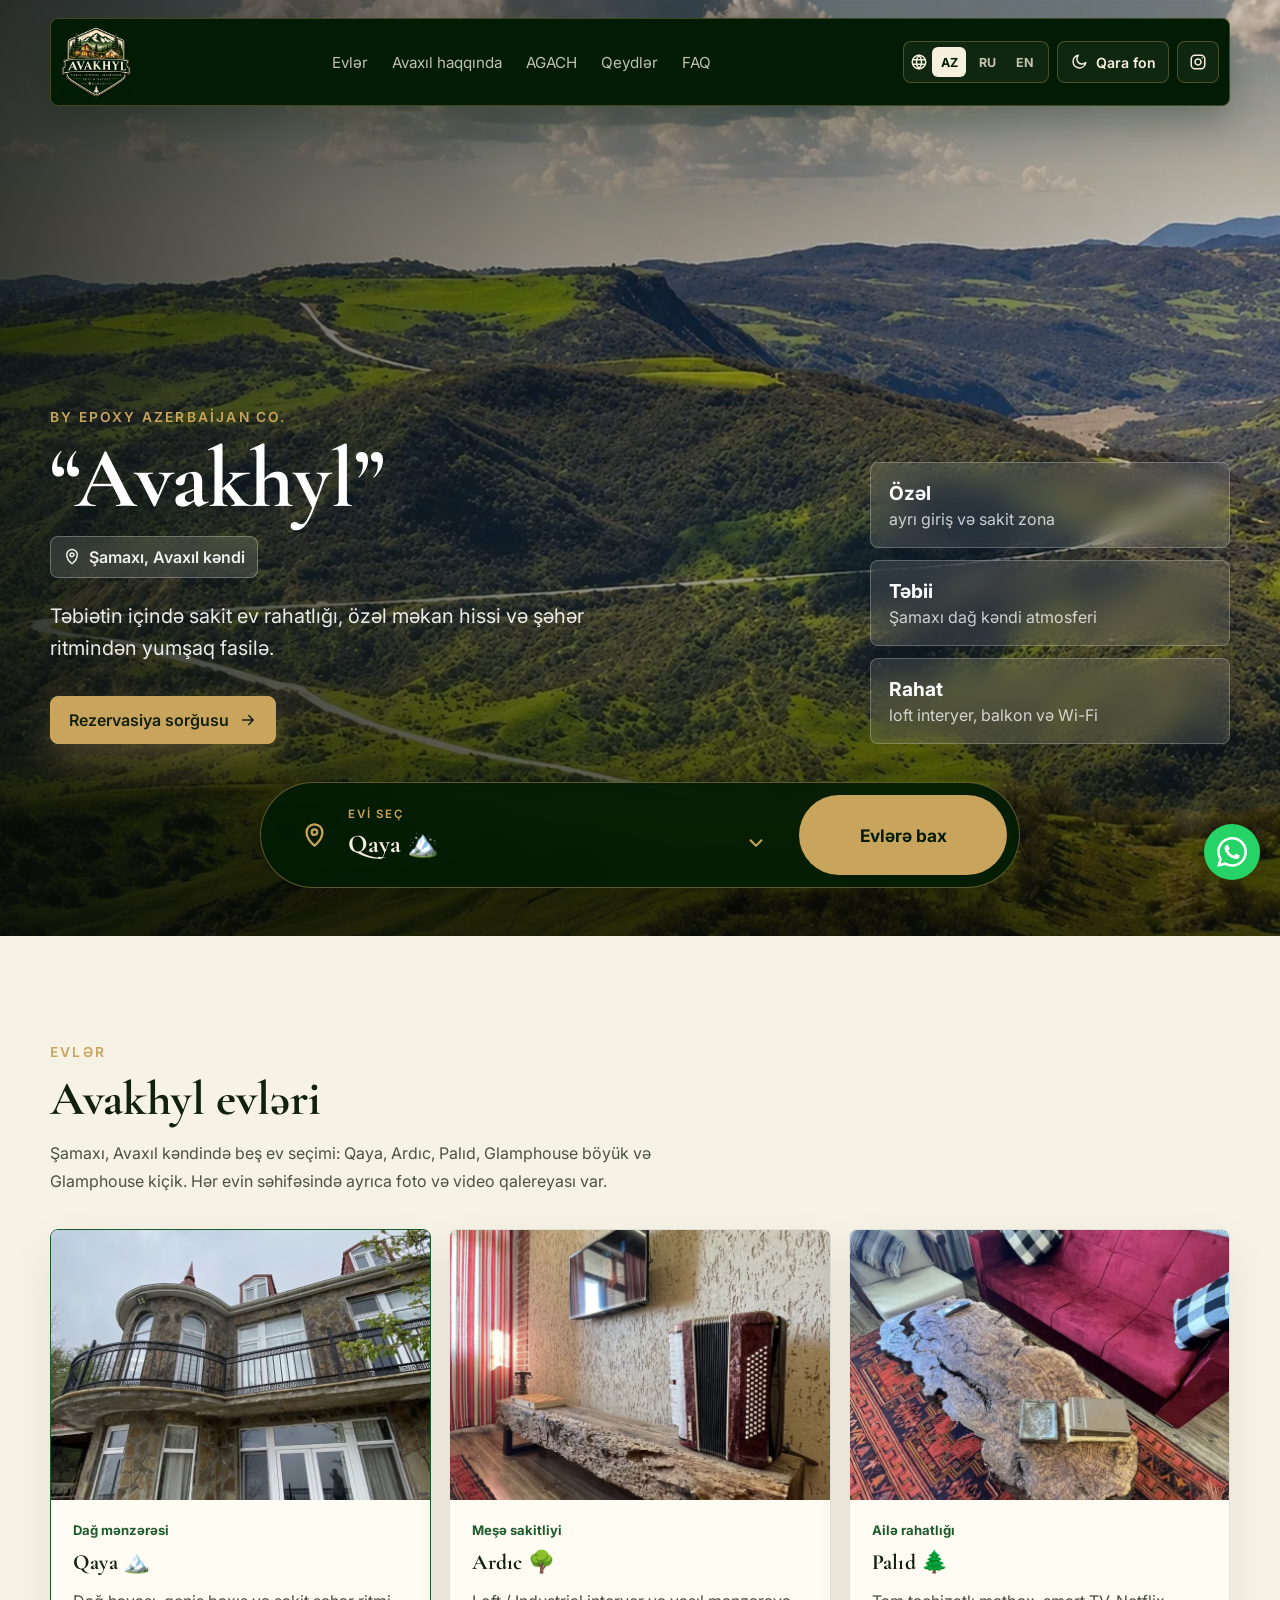
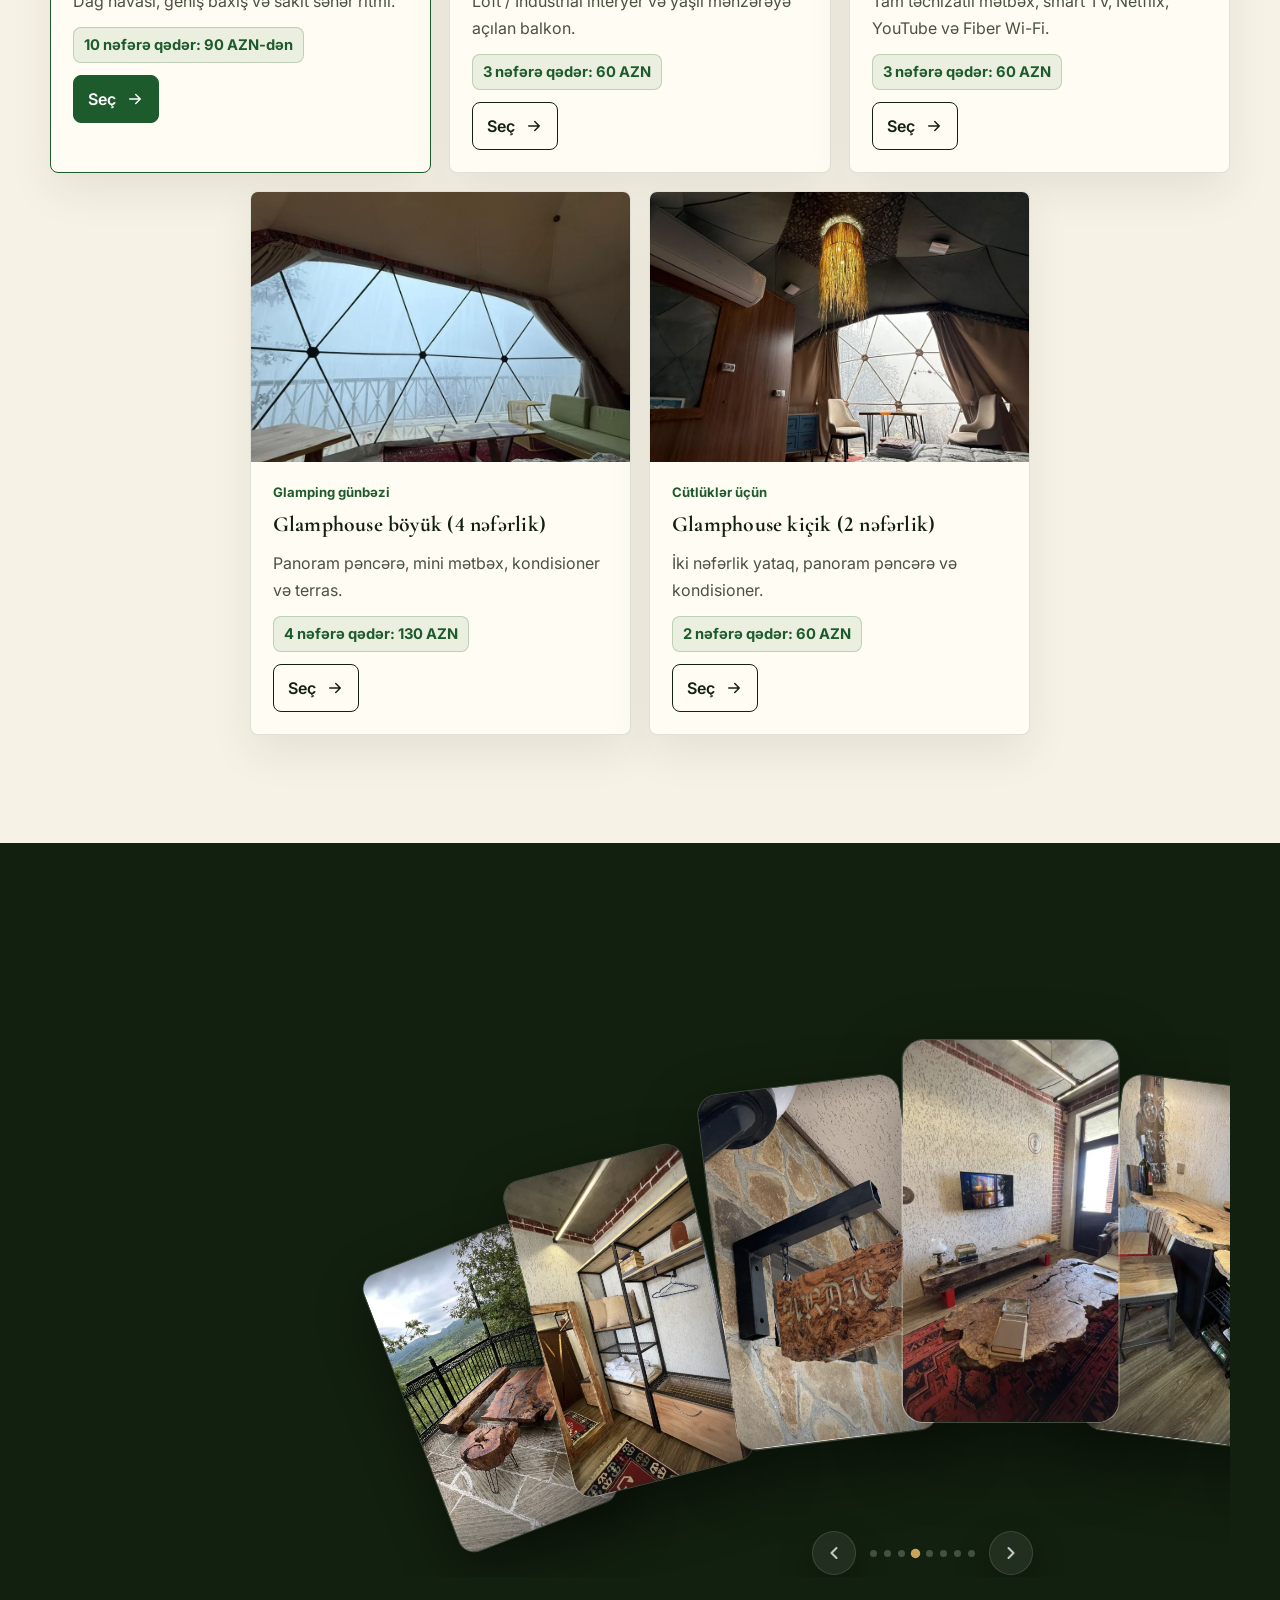
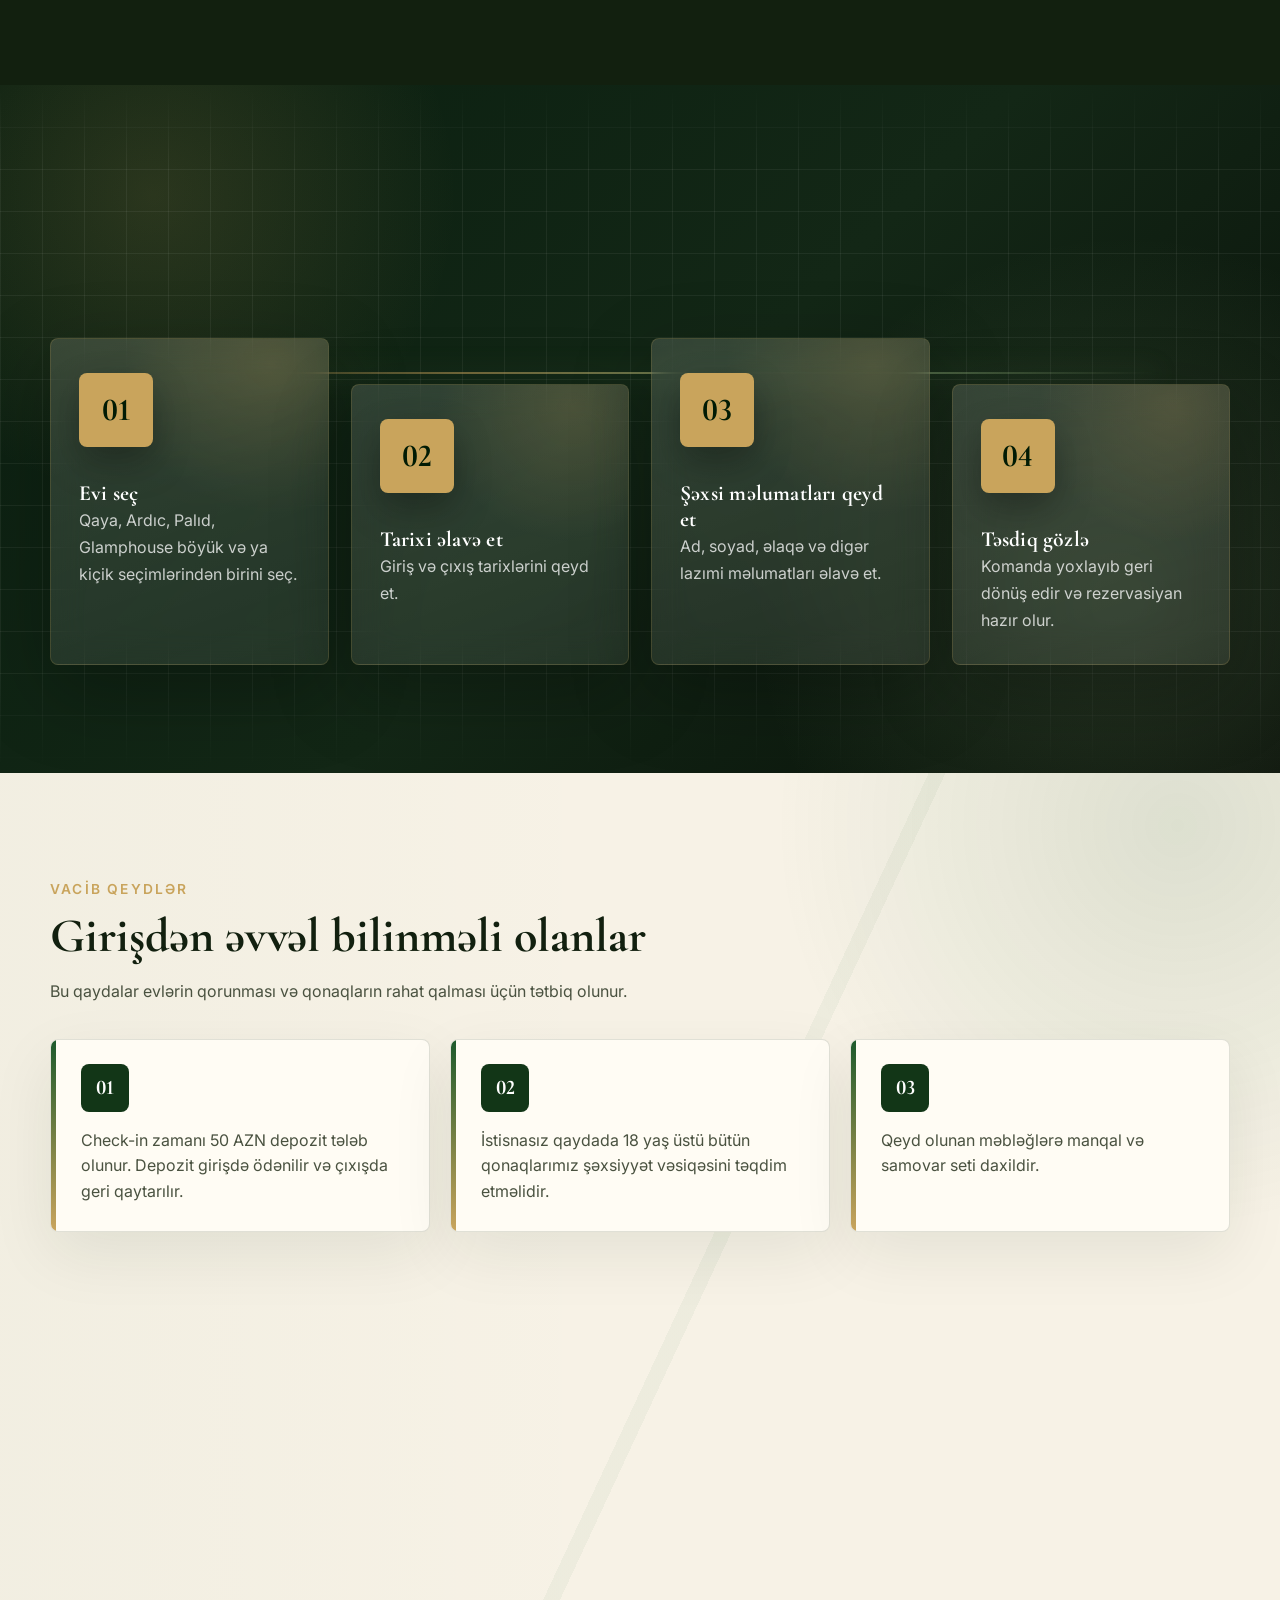
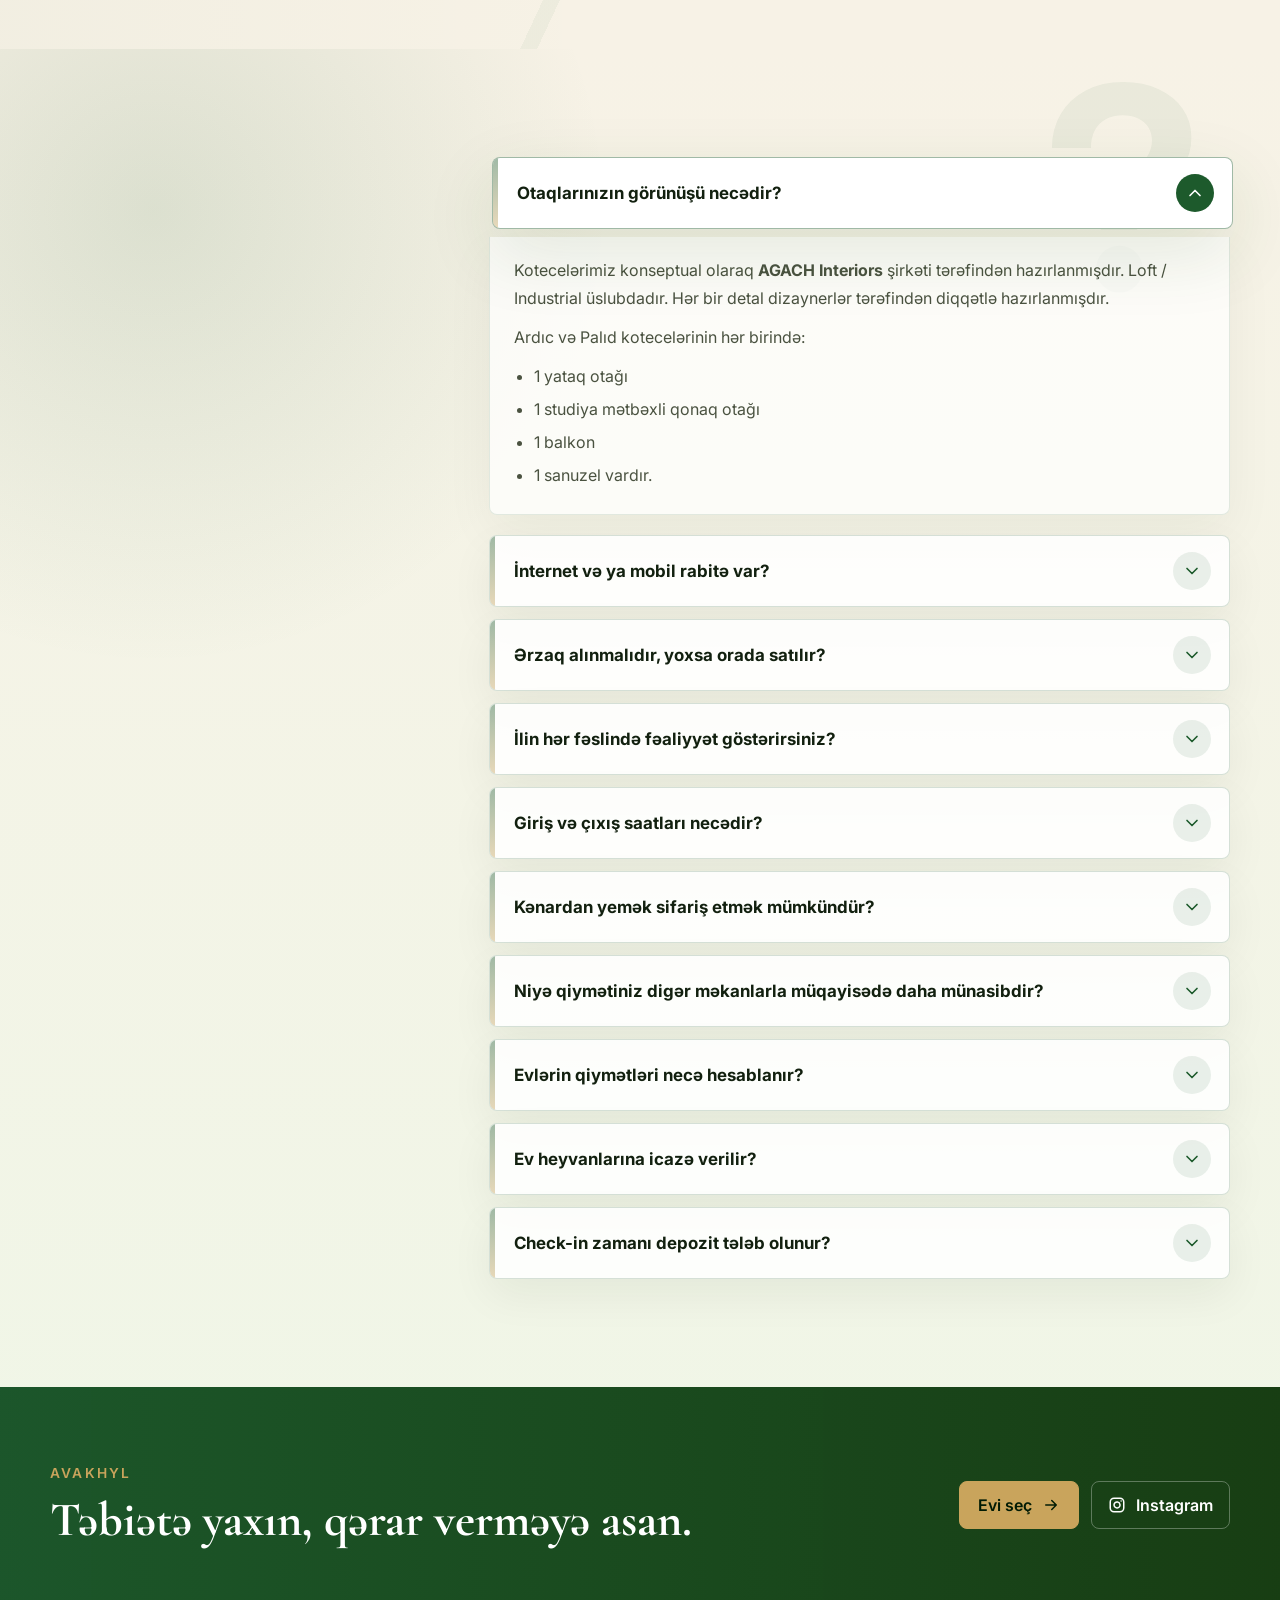
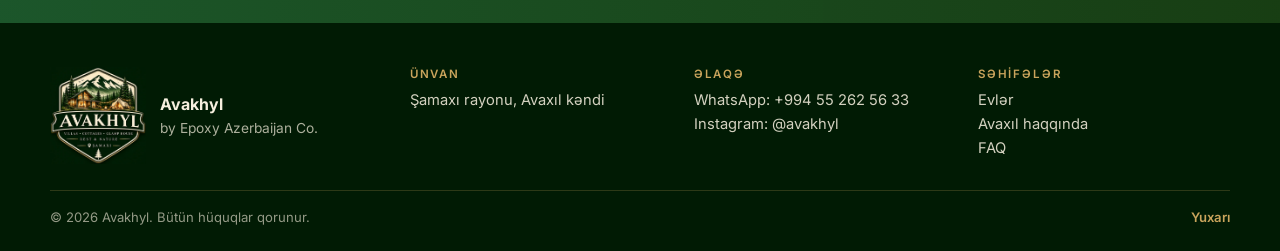
==== commit cf35e148: "İstilik ödənişi ləğv olundu: qiymətə əlavə olunmur, mətnlər və admin xanaları silindi Co-Authored-By" ====
--- a/index.html
+++ b/index.html
@@ -532,9 +532,9 @@
       </div>
     </div>
 
-    <script src="db.js?v=20261120-11"></script>
-    <script src="settings.js?v=20261120-11"></script>
-    <script src="analytics.js?v=20261120-11"></script>
-    <script src="script.js?v=20261120-11"></script>
+    <script src="db.js?v=20261120-12"></script>
+    <script src="settings.js?v=20261120-12"></script>
+    <script src="analytics.js?v=20261120-12"></script>
+    <script src="script.js?v=20261120-12"></script>
   </body>
 </html>
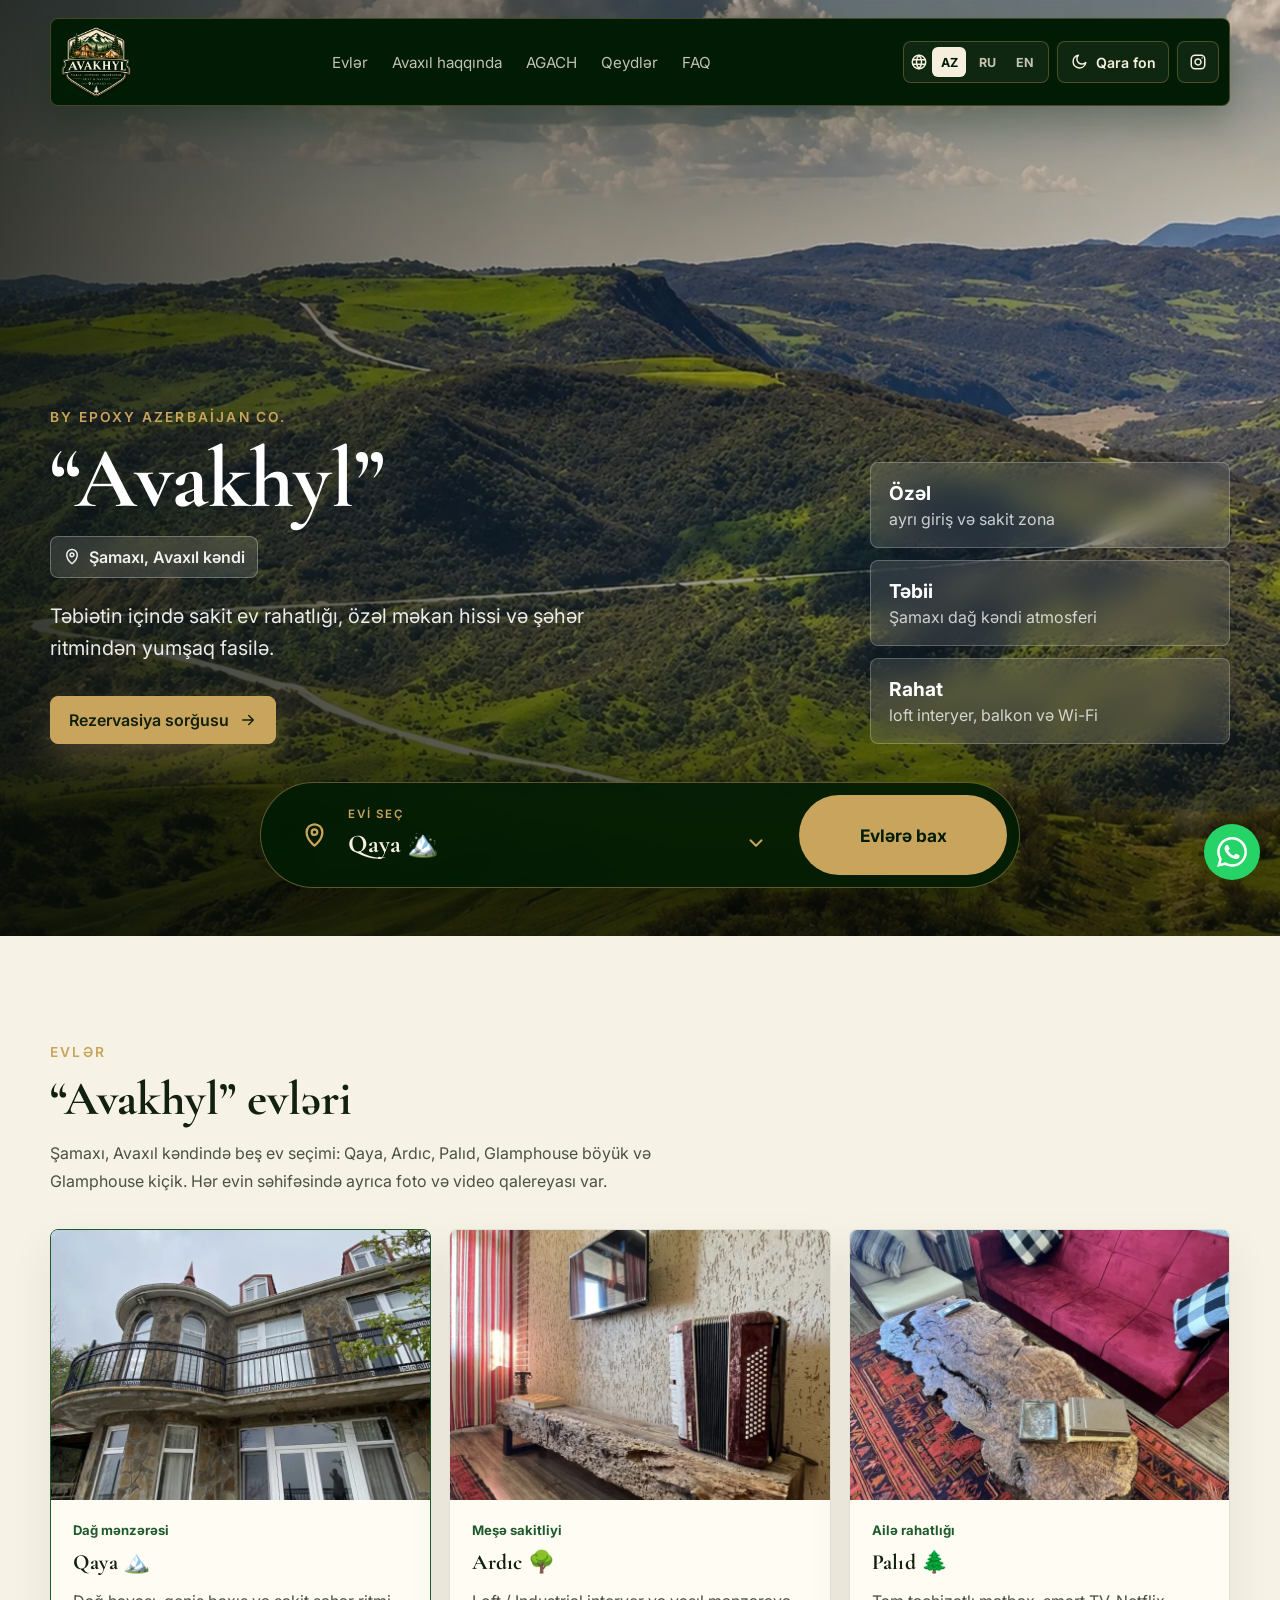
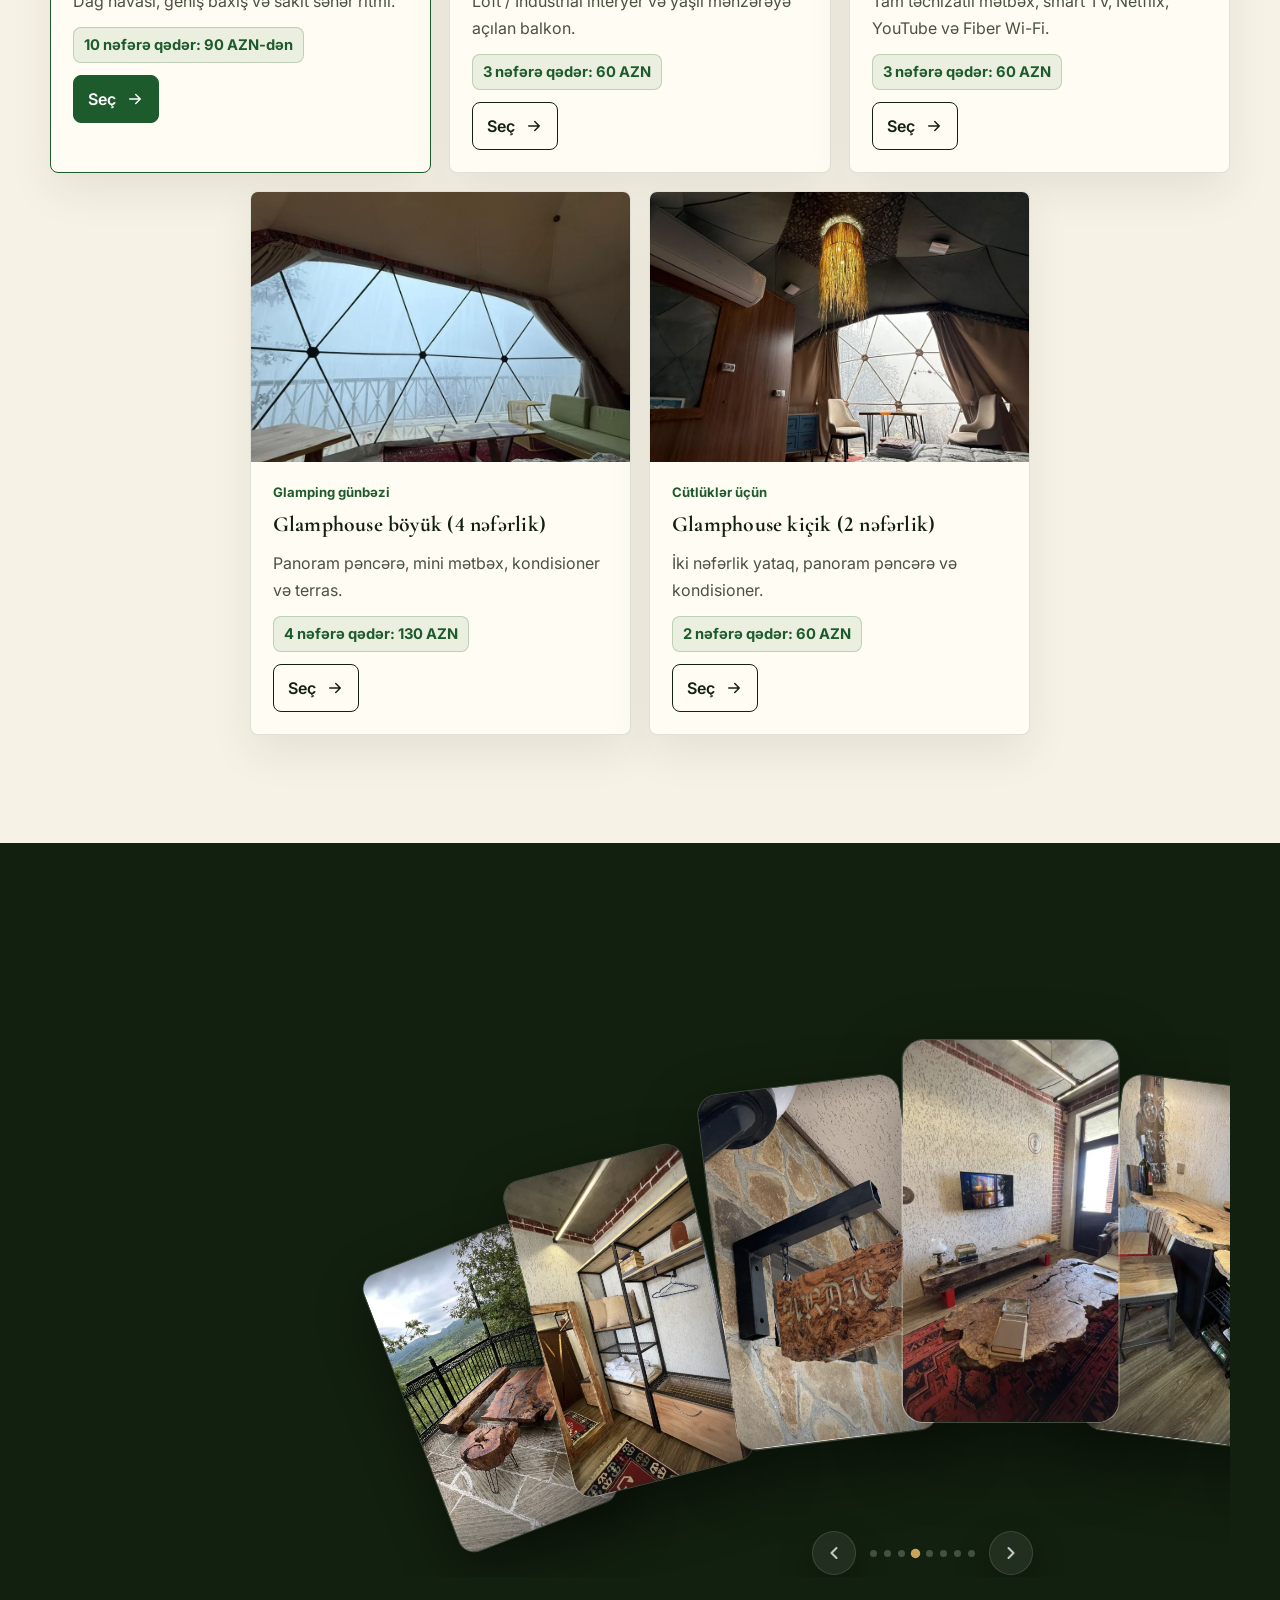
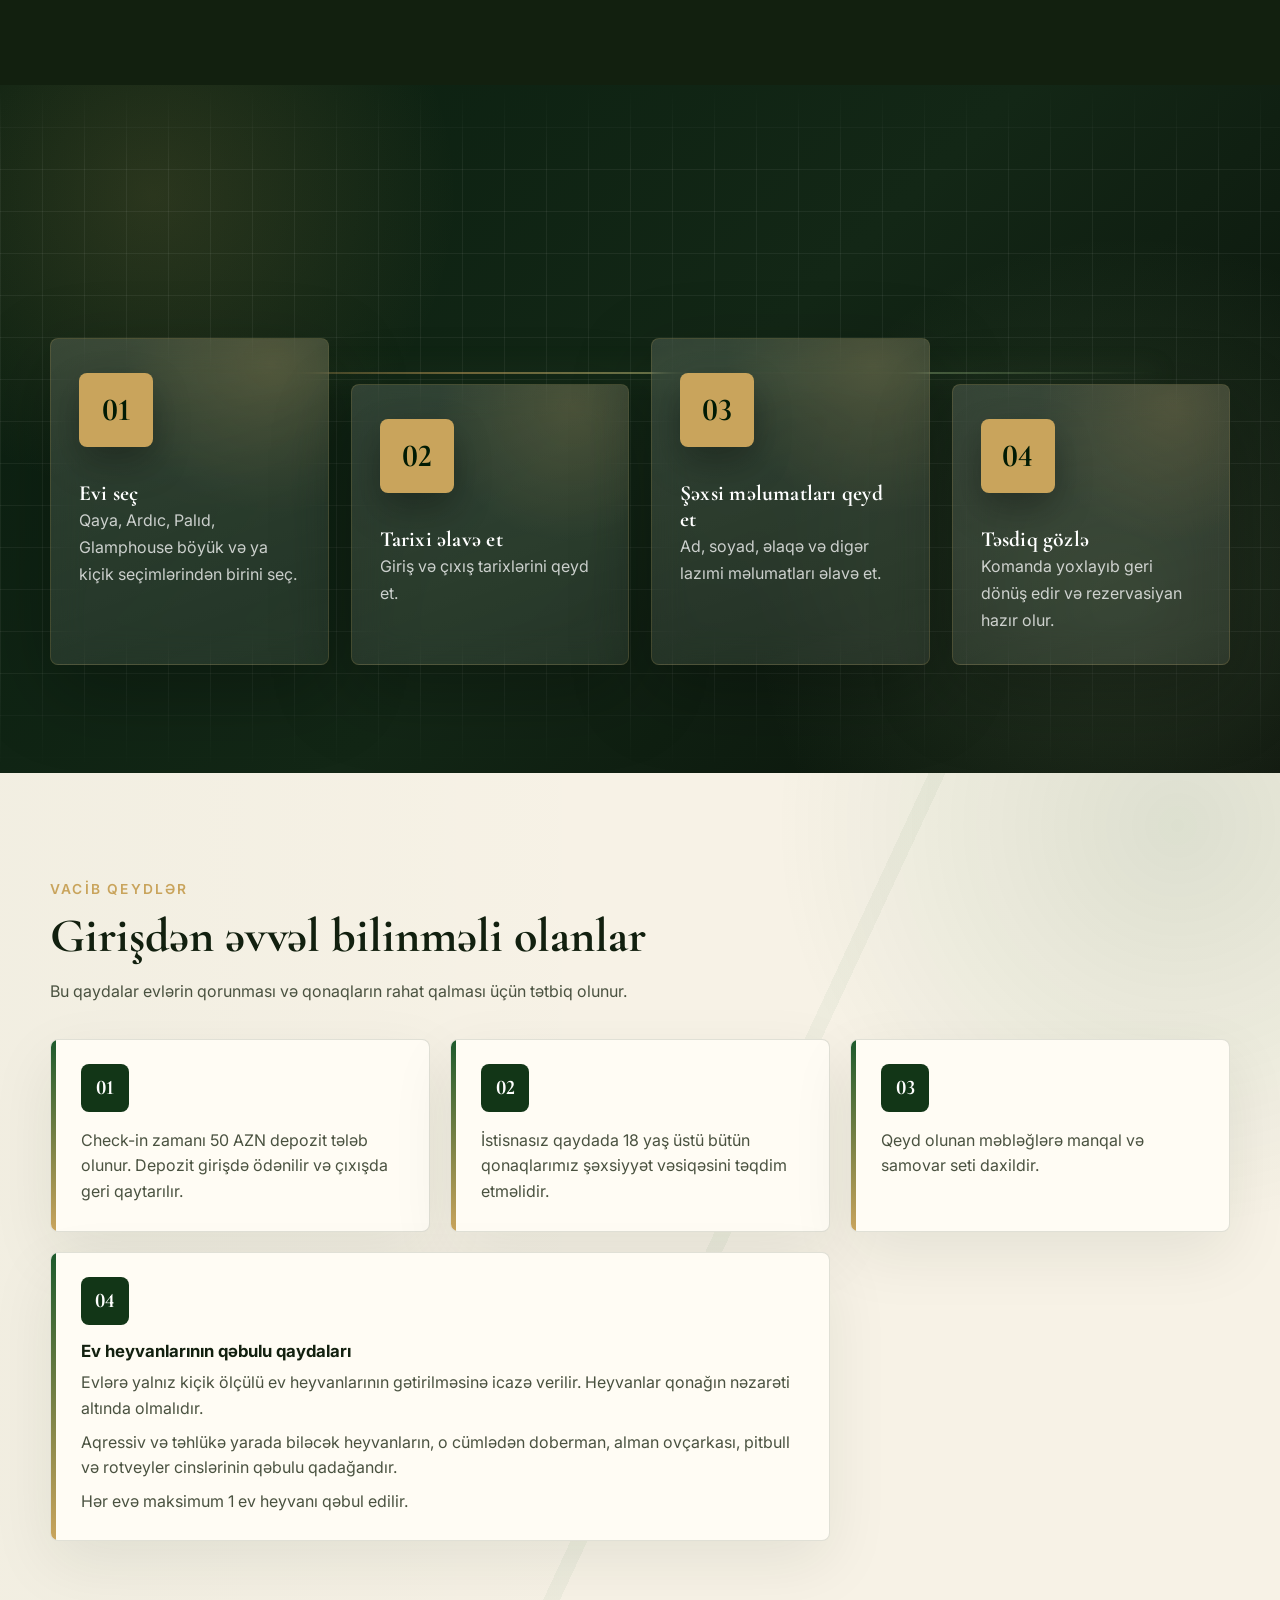
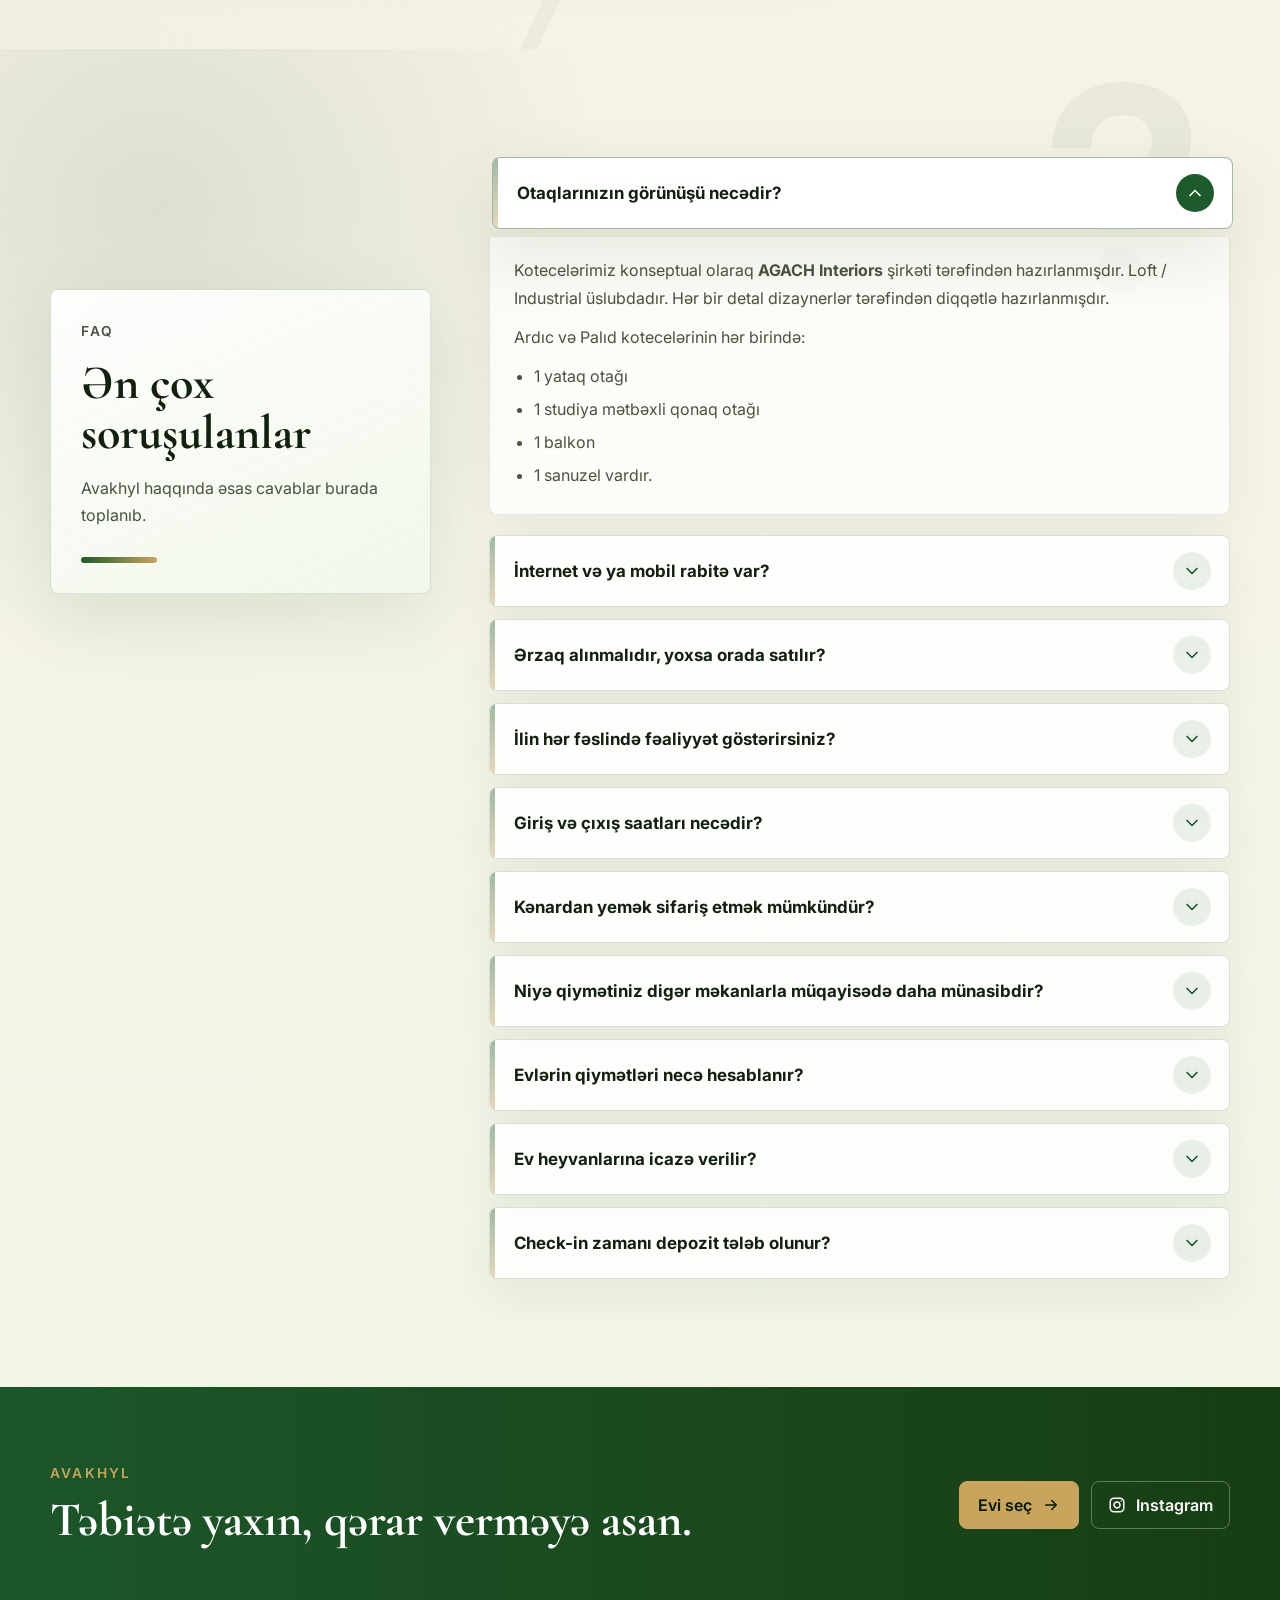
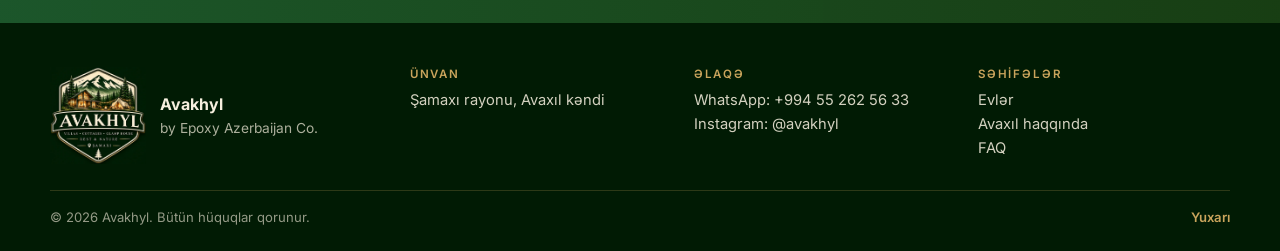
==== commit 1c4dc93e: "Bölmə başlığı: “Avakhyl” evləri Co-Authored-By: Claude Opus 5.5 <noreply@anthropic.com>" ====
--- a/index.html
+++ b/index.html
@@ -211,7 +211,7 @@
         <div class="container">
           <div class="section-heading reveal">
             <p class="eyebrow" data-i18n="homes.eyebrow">Evlər</p>
-            <h2 data-i18n="homes.title">Avakhyl evləri</h2>
+            <h2 data-i18n="homes.title">“Avakhyl” evləri</h2>
             <p data-i18n="homes.text">
               Şamaxı, Avaxıl kəndində beş ev seçimi: Qaya, Ardıc, Palıd, Glamphouse böyük və Glamphouse kiçik. Hər evin səhifəsində ayrıca foto və video qalereyası var.</p>
           </div>
@@ -535,6 +535,6 @@
     <script src="db.js?v=20261120-12"></script>
     <script src="settings.js?v=20261120-12"></script>
     <script src="analytics.js?v=20261120-12"></script>
-    <script src="script.js?v=20261120-12"></script>
+    <script src="script.js?v=20261120-14"></script>
   </body>
 </html>
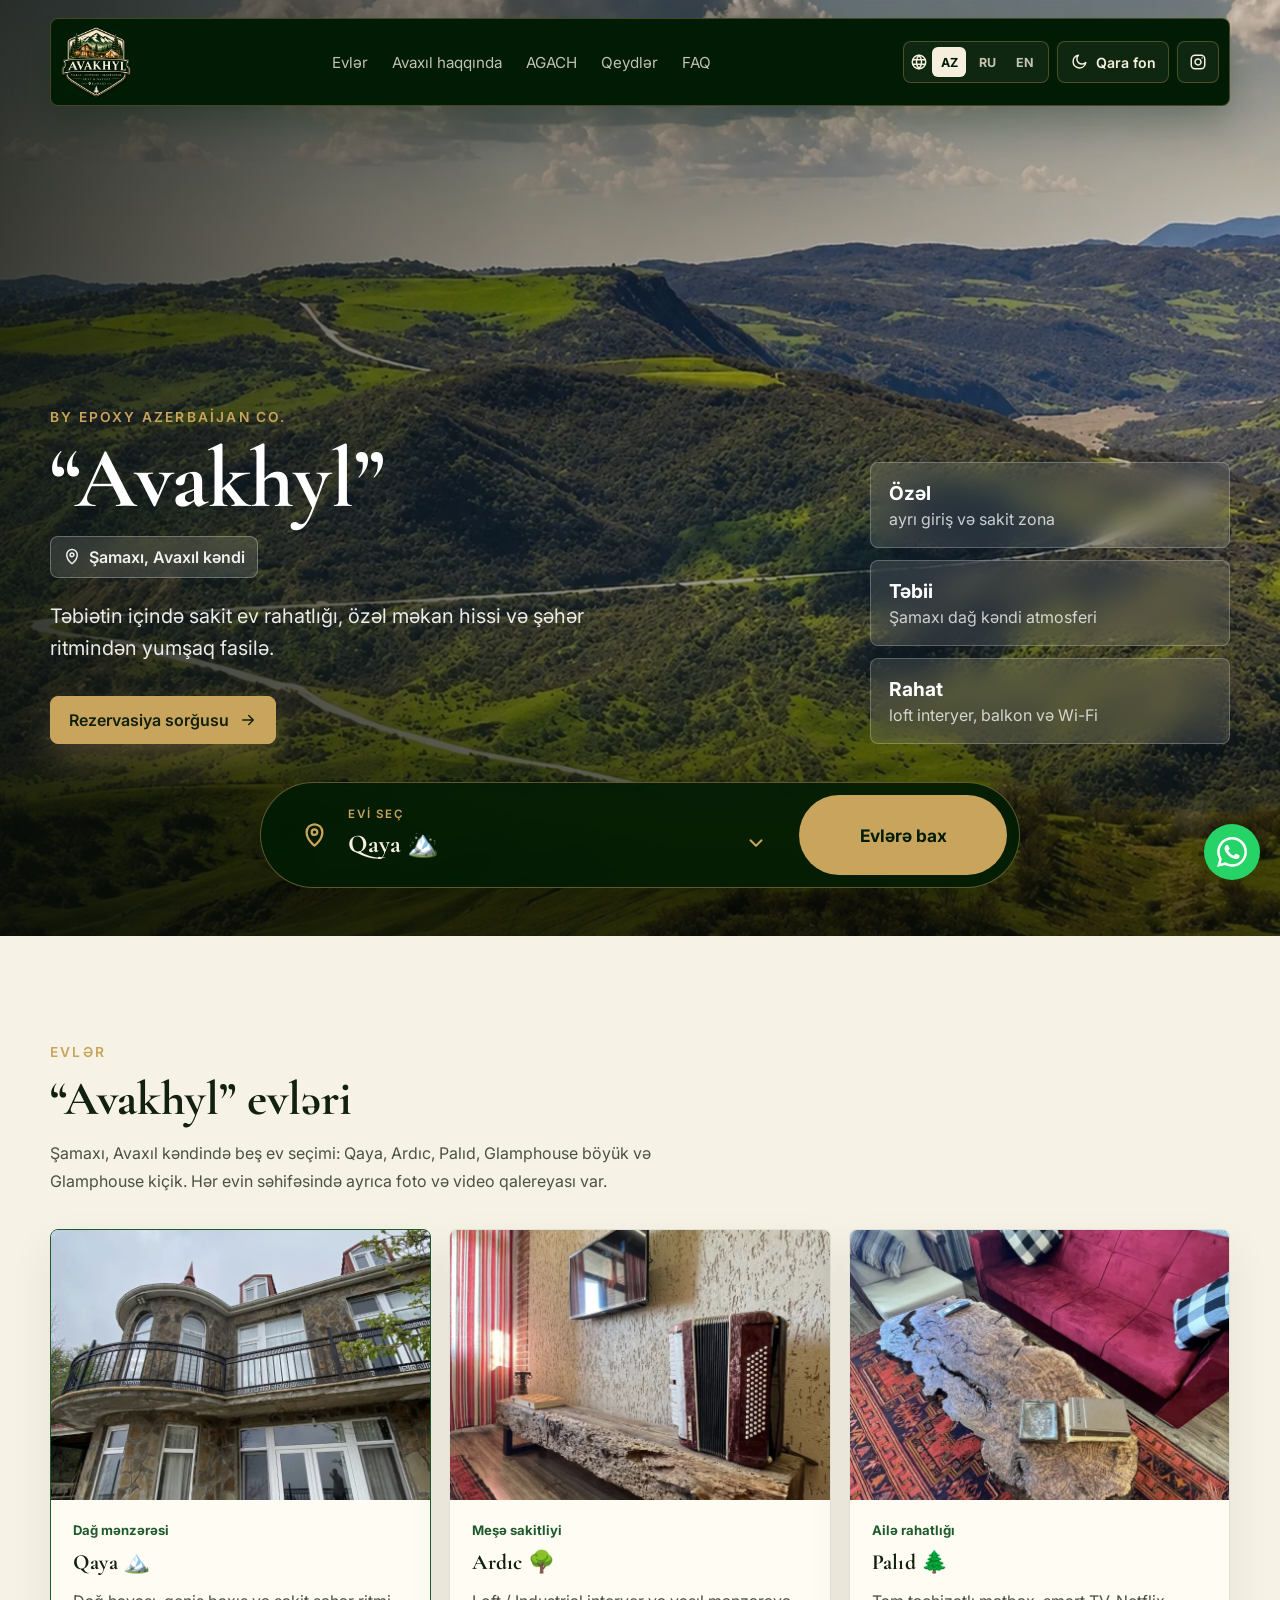
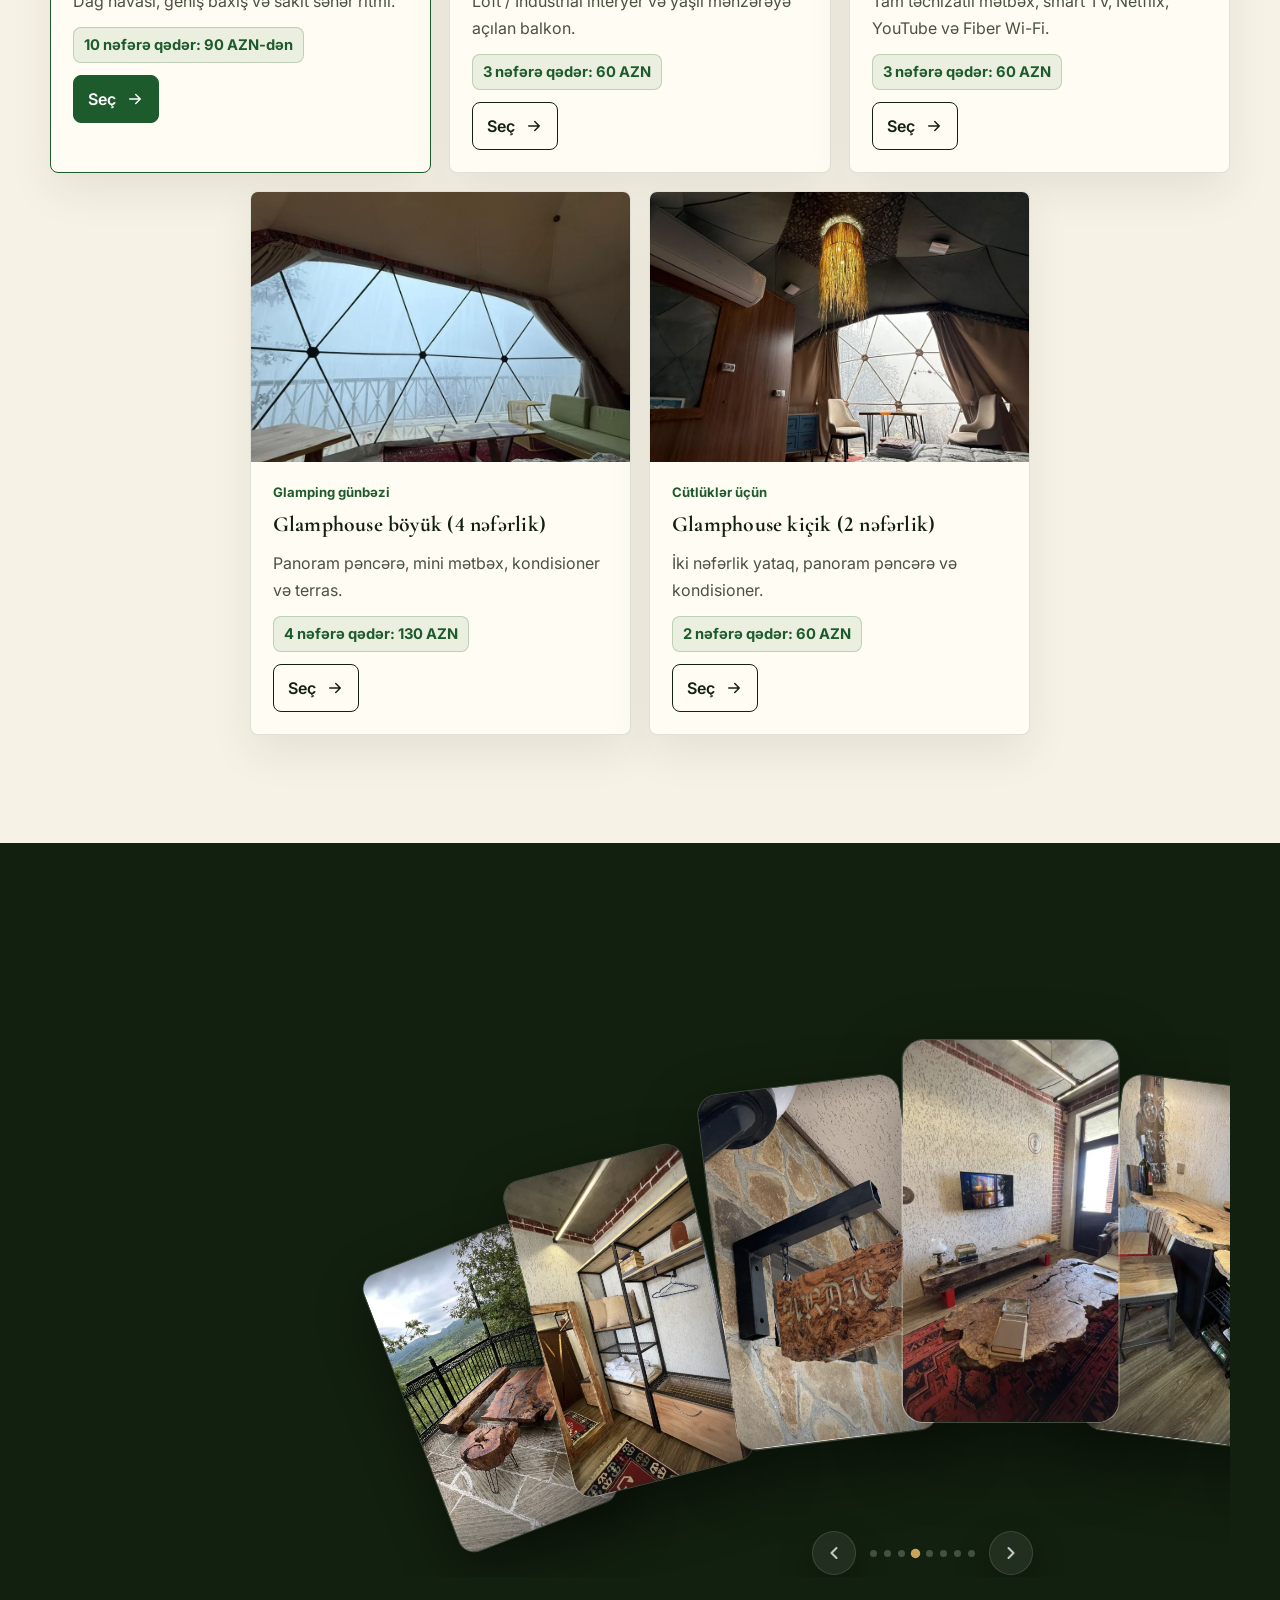
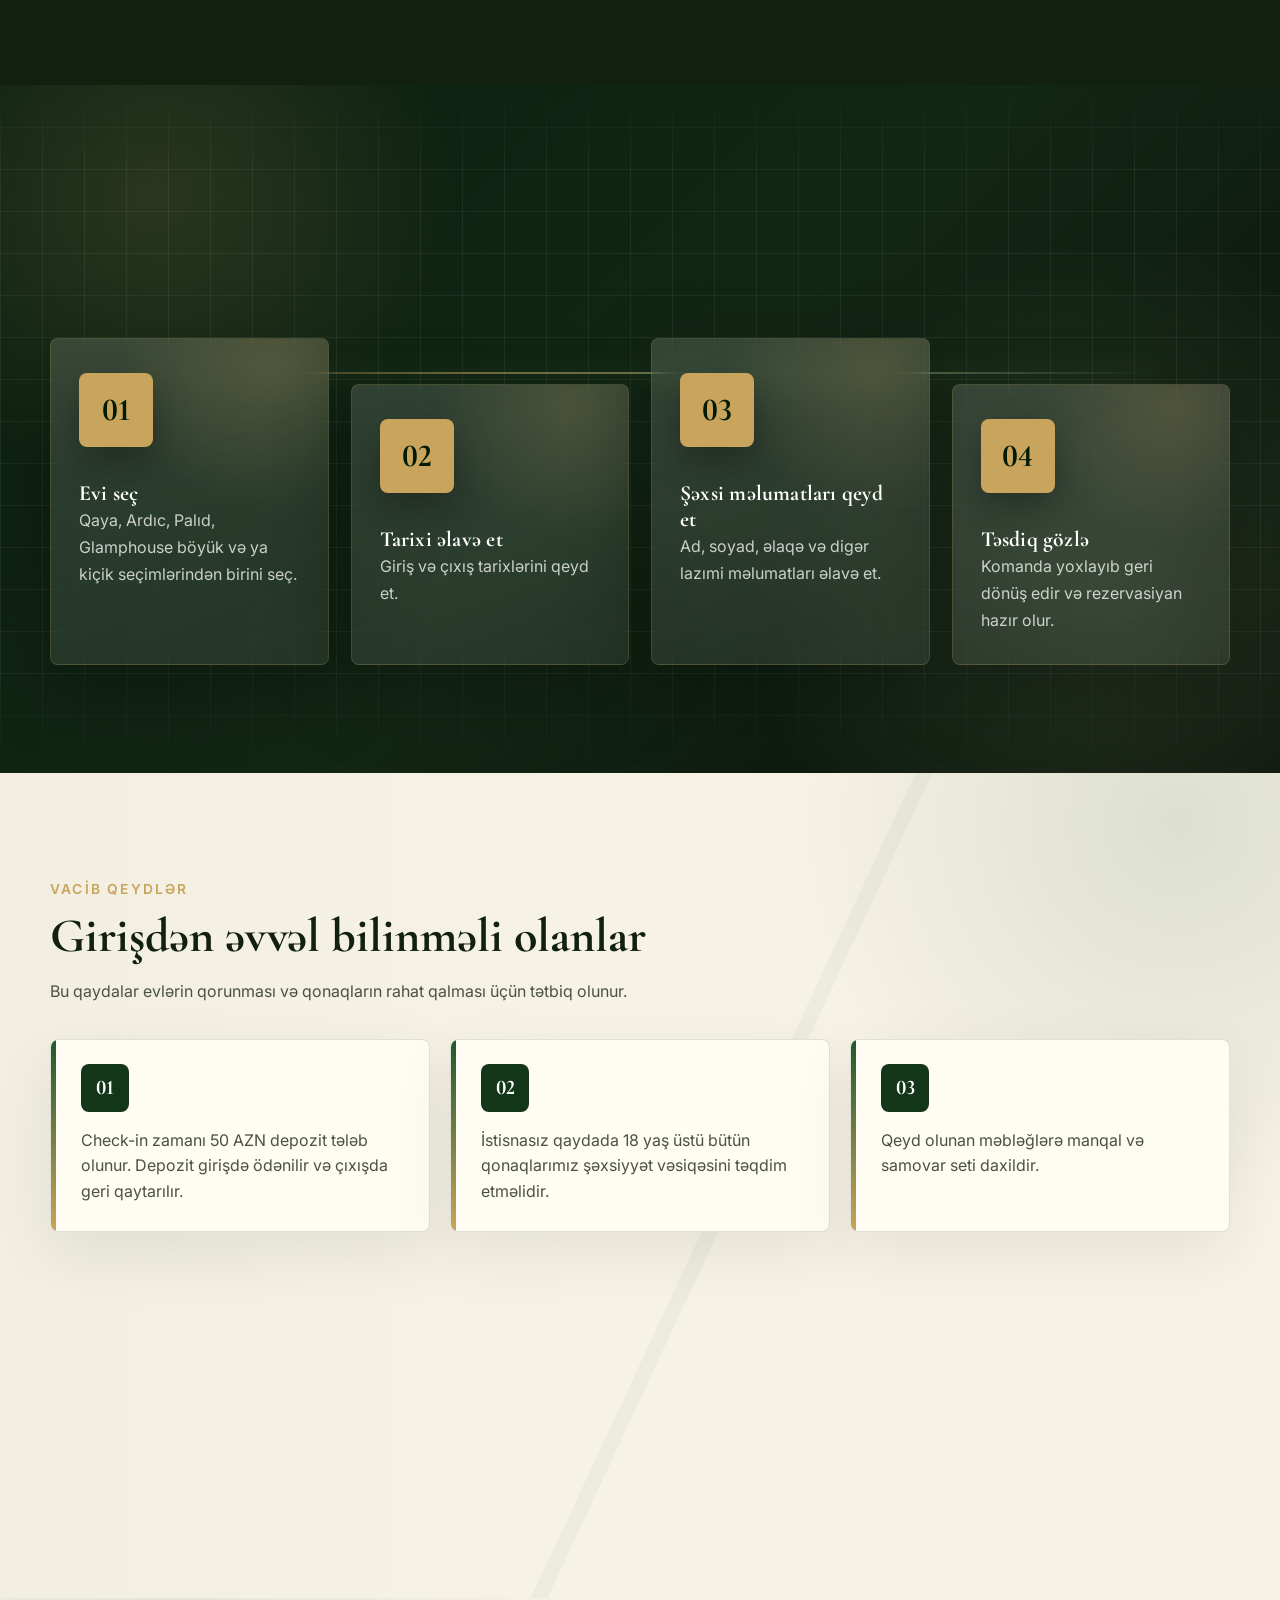
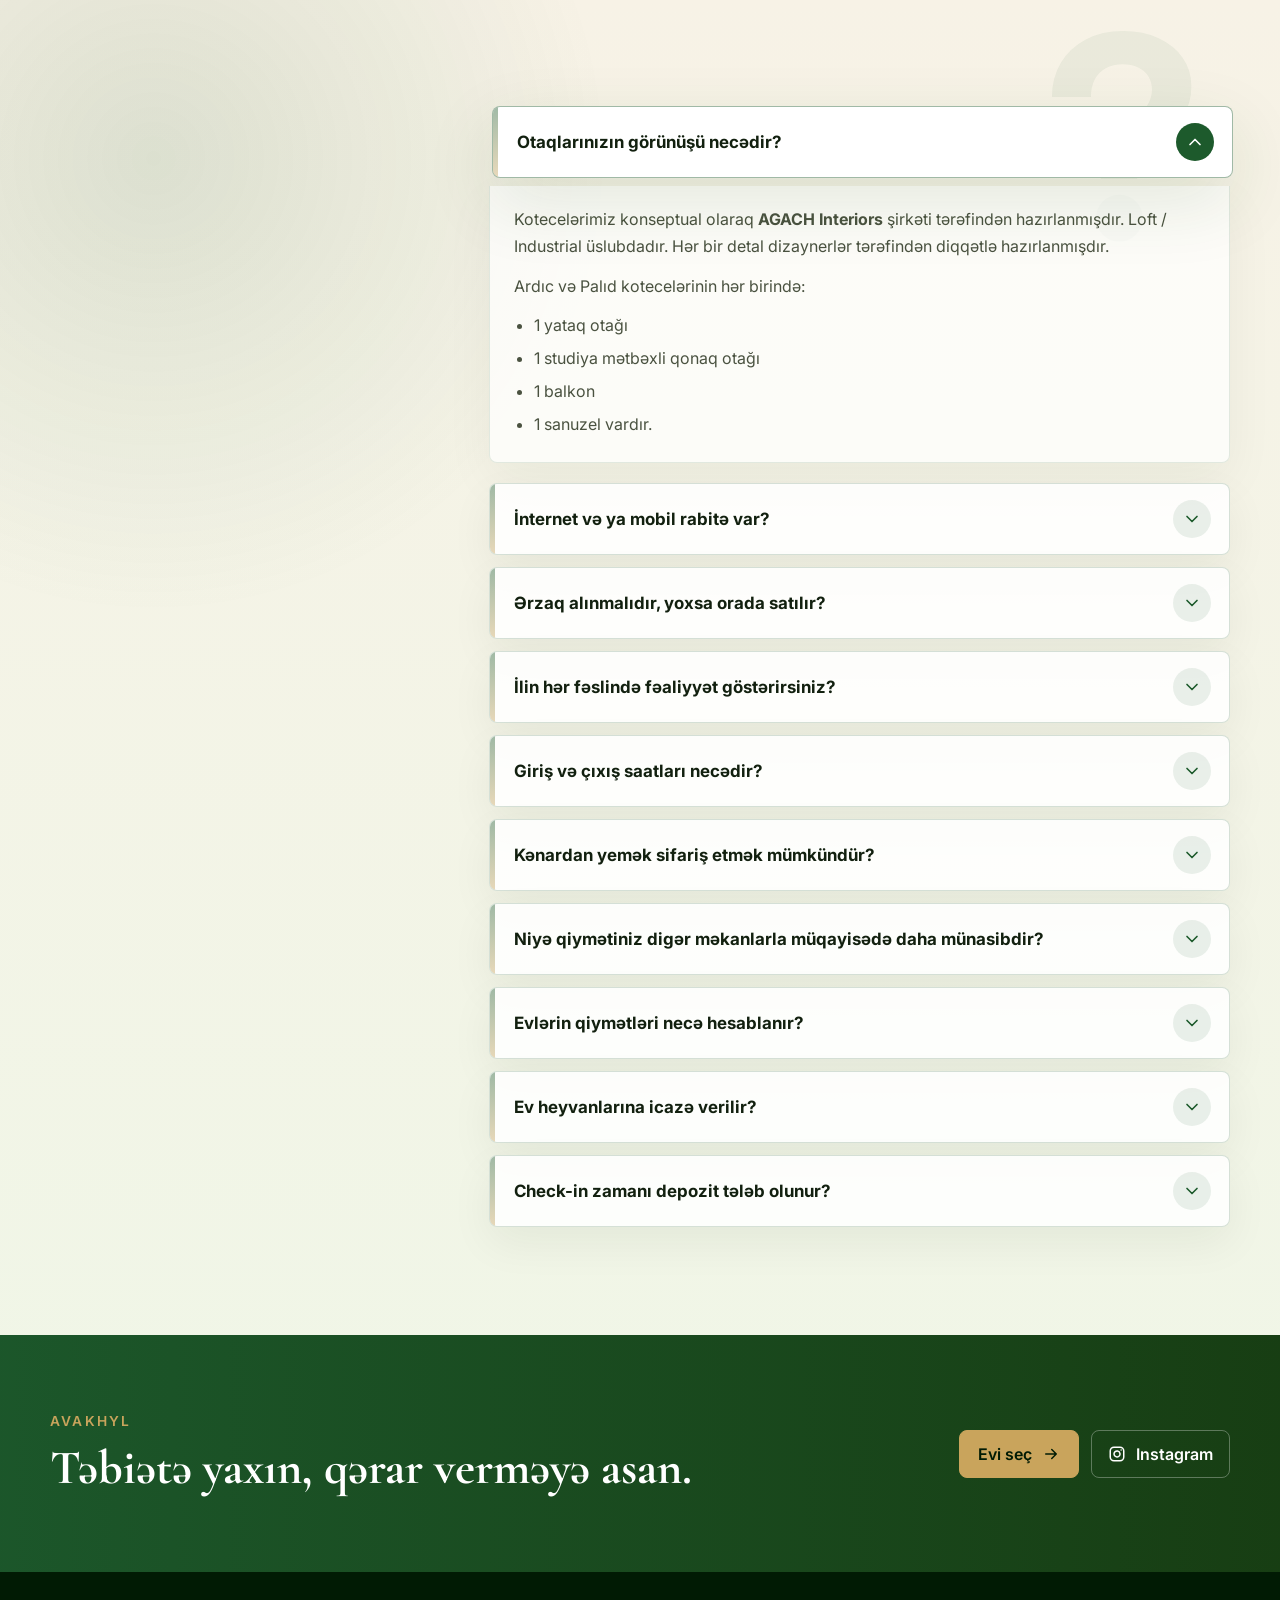
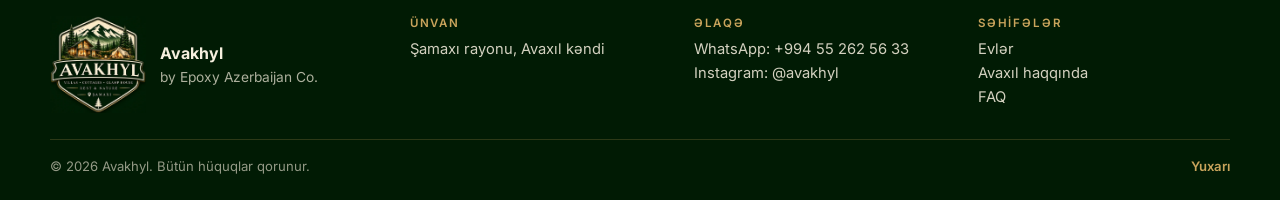
==== commit 1a36f986: "Vacib qeydlər: ev heyvanları kartı bütün eni tutur (05 silindikdən sonra boşluq qalmasın) Co-Authore" ====
--- a/index.html
+++ b/index.html
@@ -13,7 +13,7 @@
     <link rel="preconnect" href="https://fonts.googleapis.com" />
     <link rel="preconnect" href="https://fonts.gstatic.com" crossorigin />
     <link rel="stylesheet" href="https://fonts.googleapis.com/css2?family=Cormorant+Garamond:wght@600;700&family=Inter:wght@400;500;600;700&display=swap" />
-    <link rel="stylesheet" href="styles.css?v=20261119-8" />
+    <link rel="stylesheet" href="styles.css?v=20261120-15" />
   </head>
   <body>
     <svg class="sprite" xmlns="http://www.w3.org/2000/svg">
--- a/styles.css
+++ b/styles.css
@@ -4901,7 +4901,7 @@
 
 /* 4-cü (ev heyvanları) kart uzun olduğu üçün iki sütun tutur */
 .notice-card--pets {
-  grid-column: span 2;
+  grid-column: 1 / -1;
 }
 
 @media (max-width: 980px) {
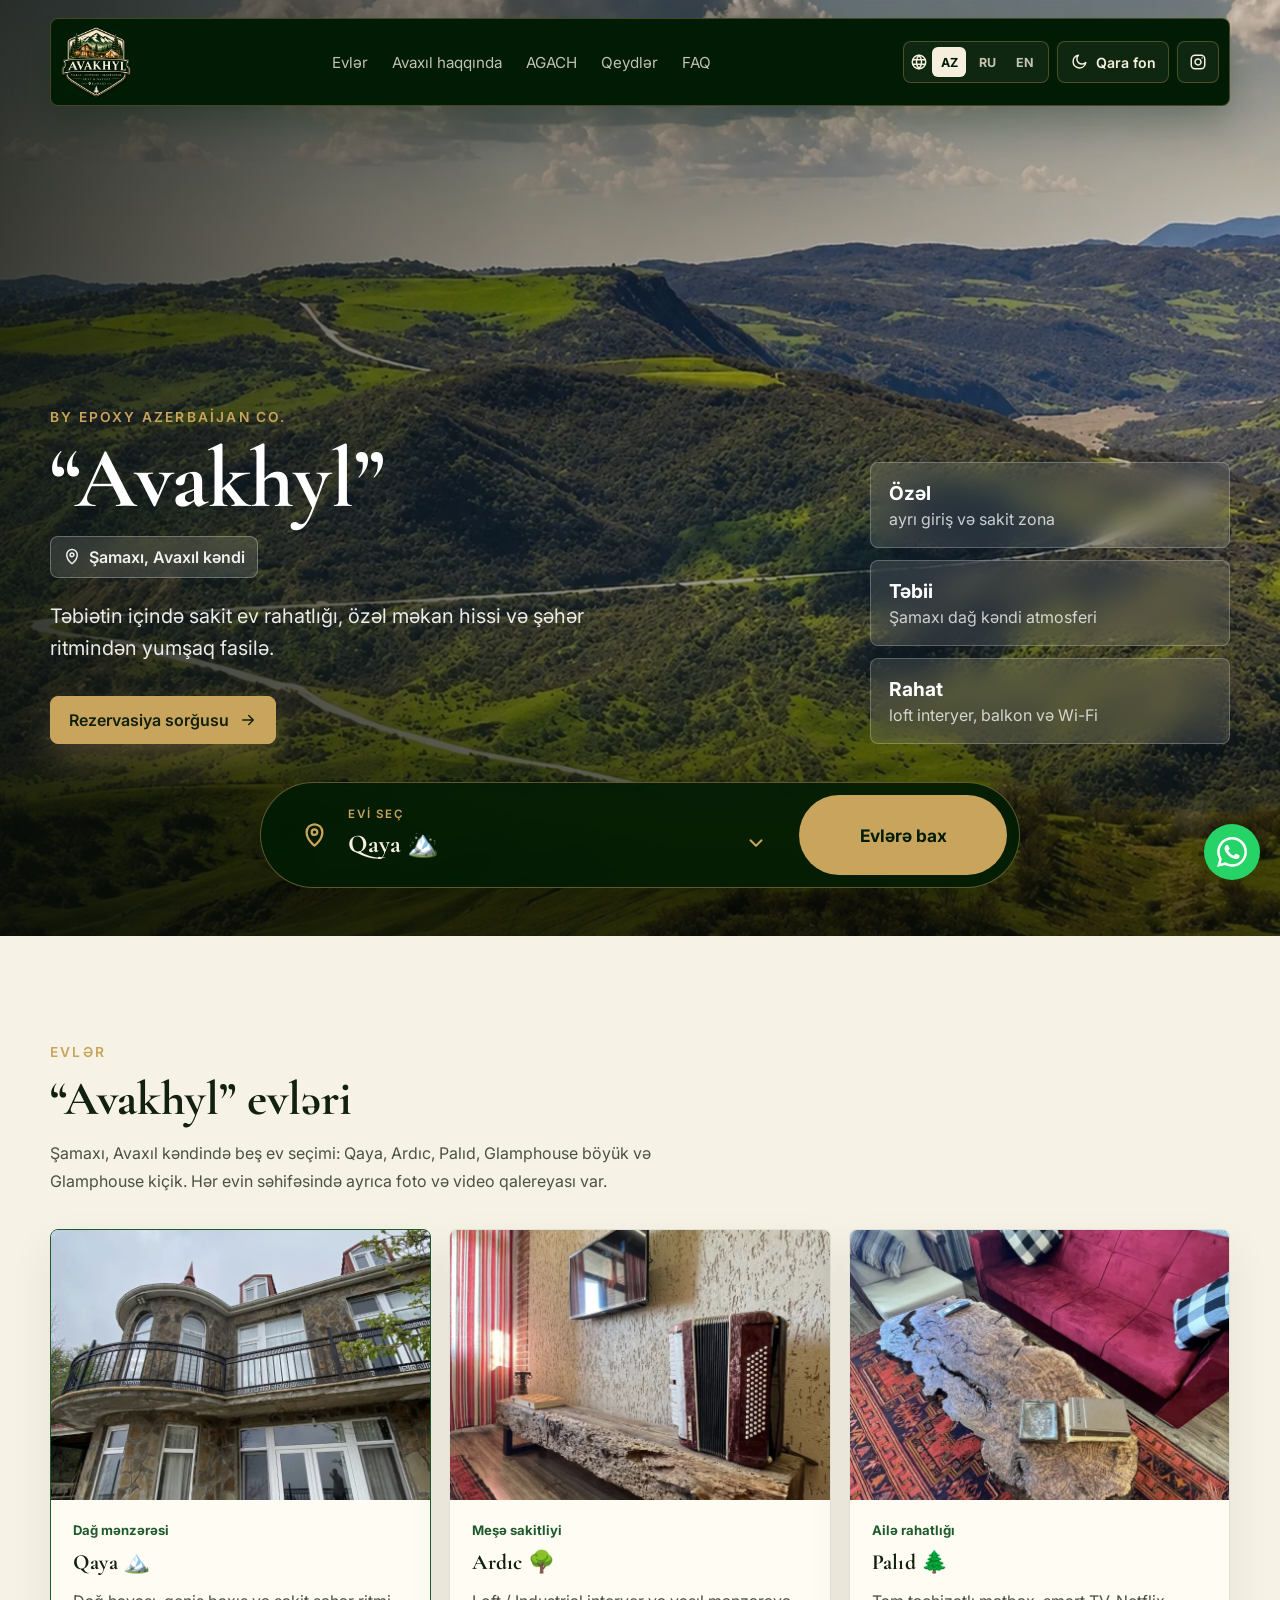
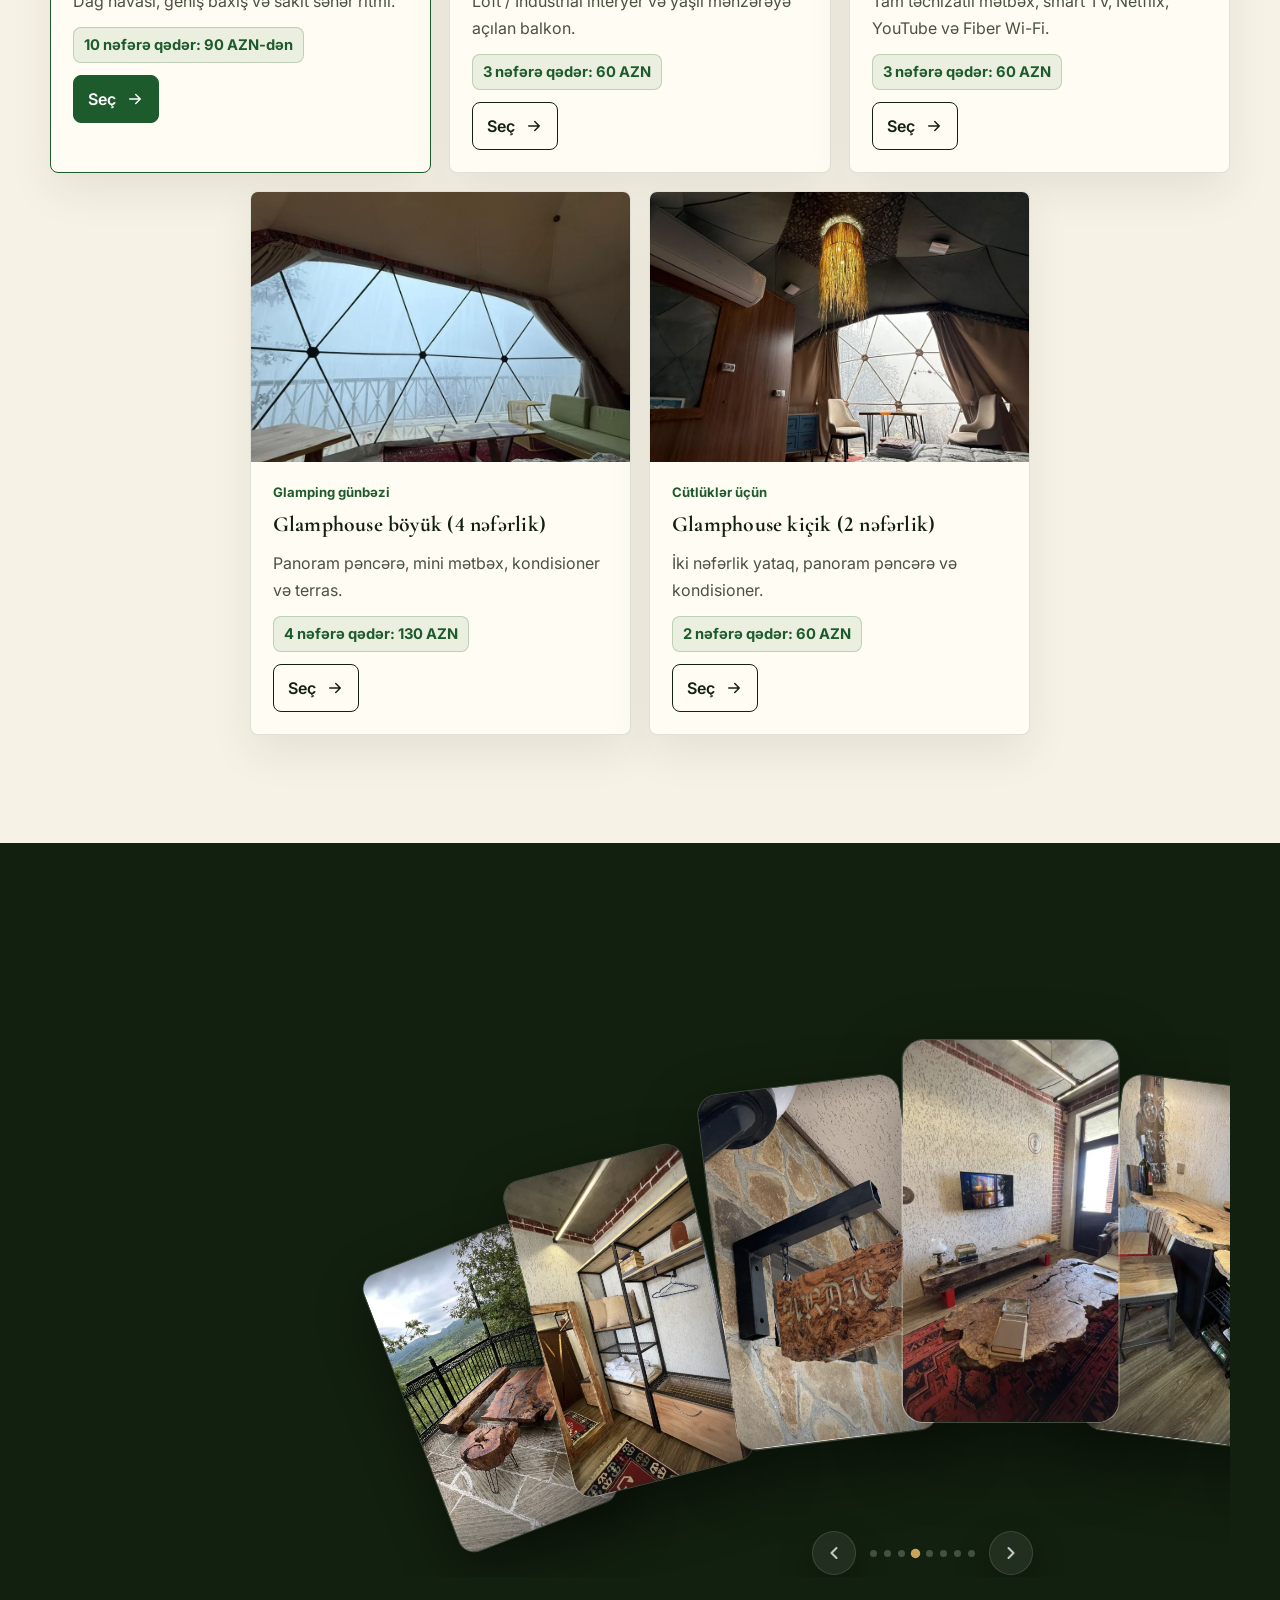
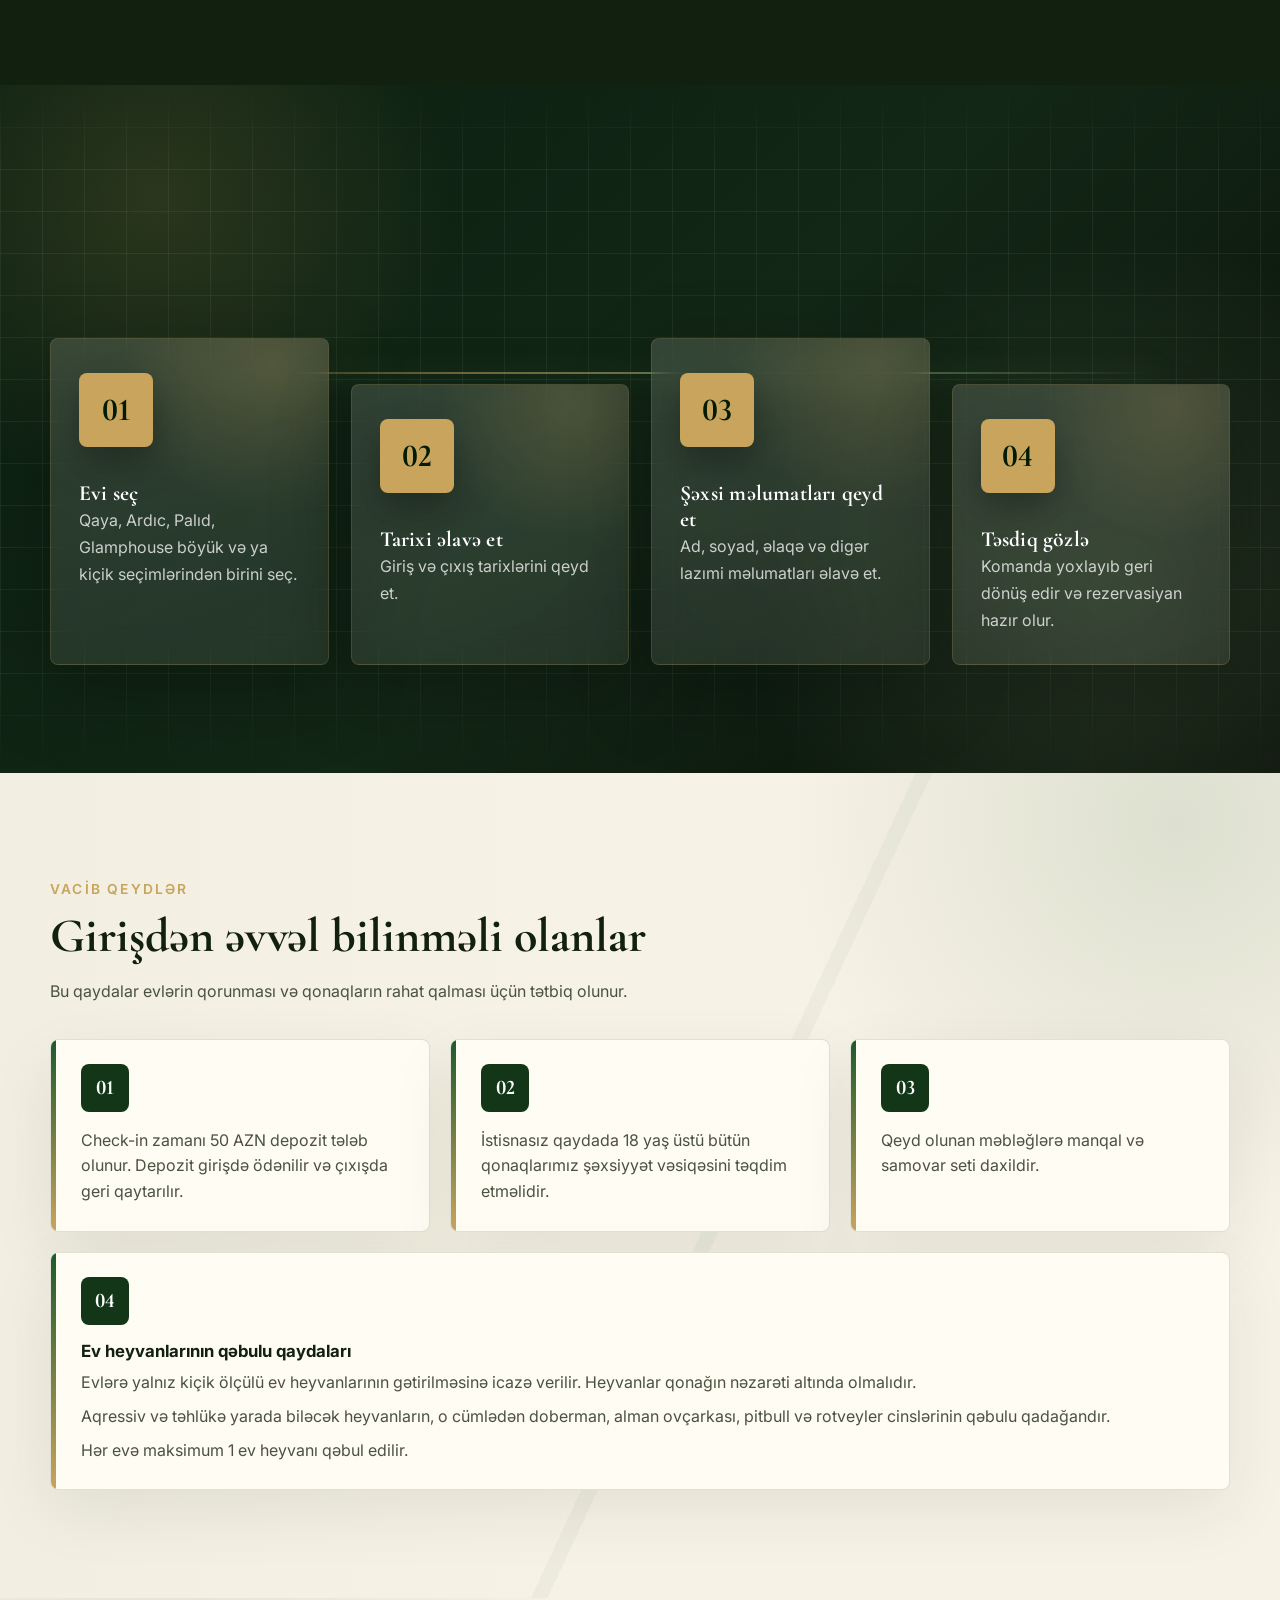
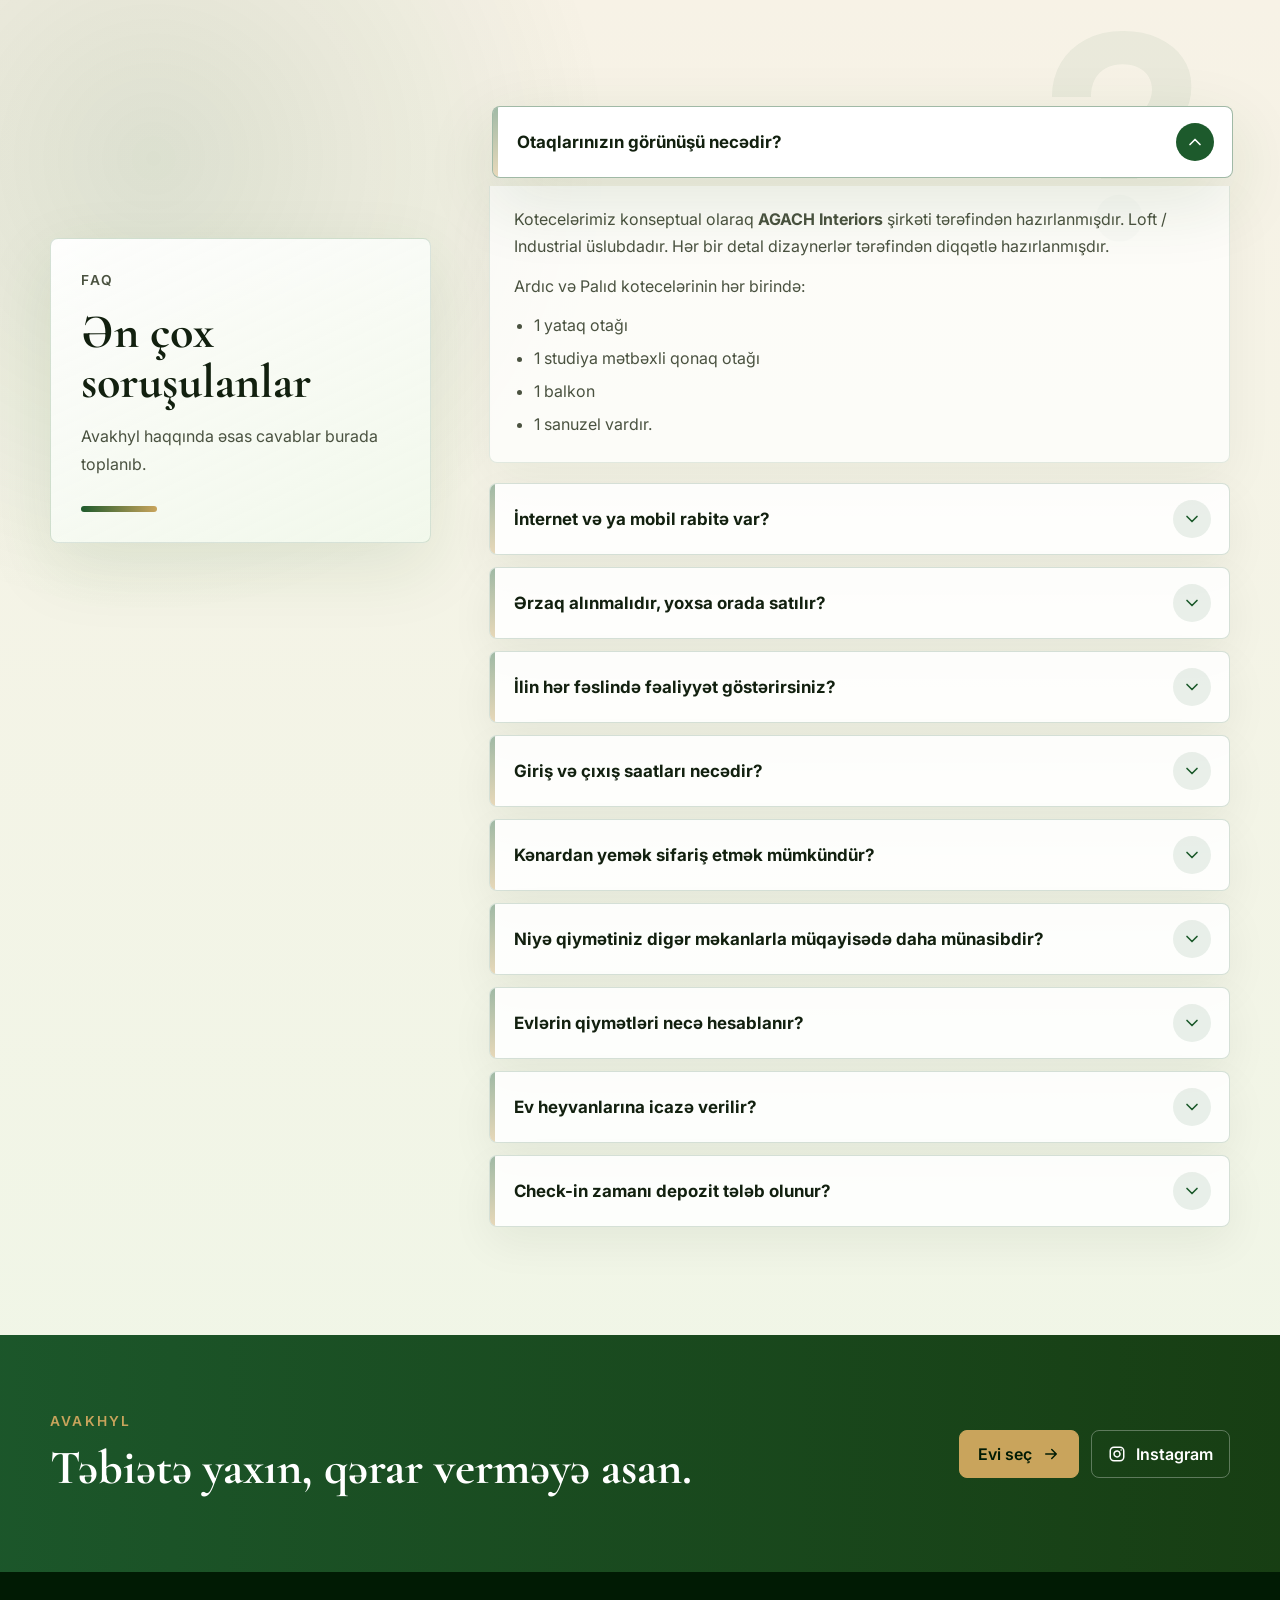
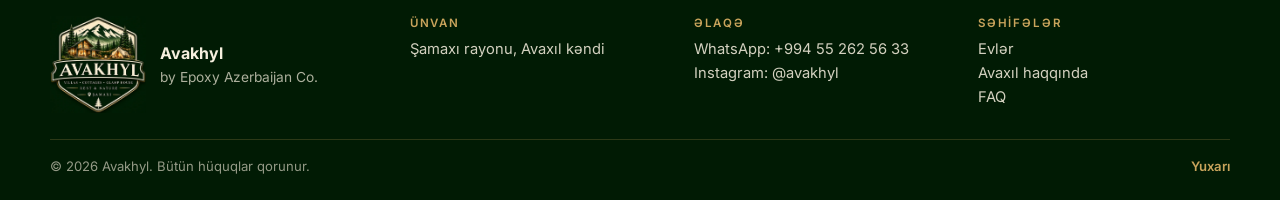
==== commit 1afbb76e: "AGACH Interiors-un yeni loqosu (şəffaf fonda) Co-Authored-By: Claude Opus 5.5 <noreply@anthropic.com" ====
--- a/index.html
+++ b/index.html
@@ -13,7 +13,7 @@
     <link rel="preconnect" href="https://fonts.googleapis.com" />
     <link rel="preconnect" href="https://fonts.gstatic.com" crossorigin />
     <link rel="stylesheet" href="https://fonts.googleapis.com/css2?family=Cormorant+Garamond:wght@600;700&family=Inter:wght@400;500;600;700&display=swap" />
-    <link rel="stylesheet" href="styles.css?v=20261120-15" />
+    <link rel="stylesheet" href="styles.css?v=20261120-16" />
   </head>
   <body>
     <svg class="sprite" xmlns="http://www.w3.org/2000/svg">
@@ -293,7 +293,7 @@
       <section class="section experience-section agach-section" id="agach">
         <div class="container split-layout">
           <div class="experience-copy reveal">
-            <img class="agach-logo" src="assets/agach/agach-logo.webp" alt="AGACH Interiors" />
+            <img class="agach-logo" src="assets/agach/agach-interiors-logo.png" width="900" height="303" alt="AGACH Interiors" />
             <h2 data-i18n="experience.title">Kotecelərin interyeri AGACH Interiors tərəfindən hazırlanıb.</h2>
             <div class="feature-list">
               <span><svg><use href="#icon-leaf" /></svg> <span data-i18n="feature.one">AGACH Interiors konseptual dizaynı</span></span>
--- a/styles.css
+++ b/styles.css
@@ -728,14 +728,10 @@
 
 .agach-logo {
   display: block;
-  width: min(280px, 74vw);
-  height: 104px;
+  width: min(320px, 74vw);
+  height: auto;
   margin: 0 0 22px;
-  border-radius: 14px;
-  background: #ffffff;
-  object-fit: cover;
-  object-position: center 58%;
-  box-shadow: 0 18px 50px rgba(0, 0, 0, 0.28);
+  filter: drop-shadow(0 10px 24px rgba(0, 0, 0, 0.35));
 }
 
 .experience-copy p:not(.eyebrow) {
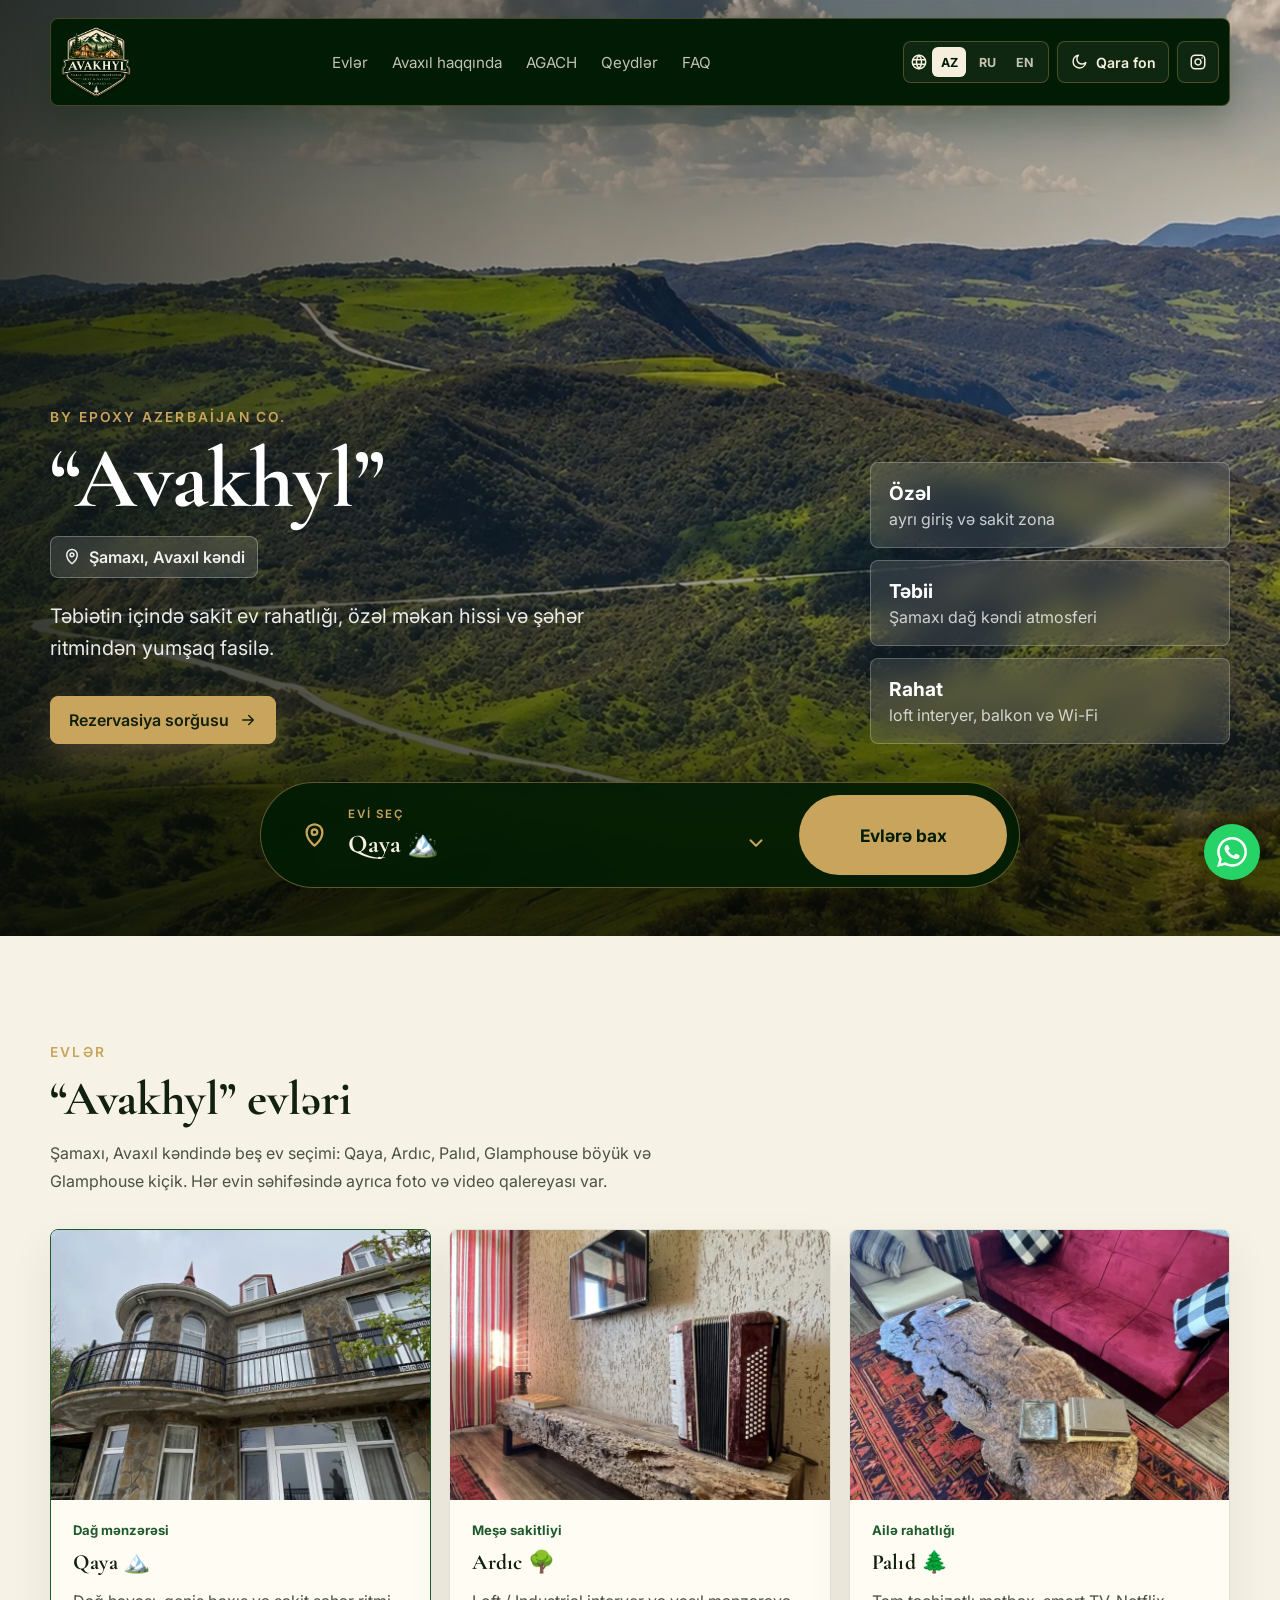
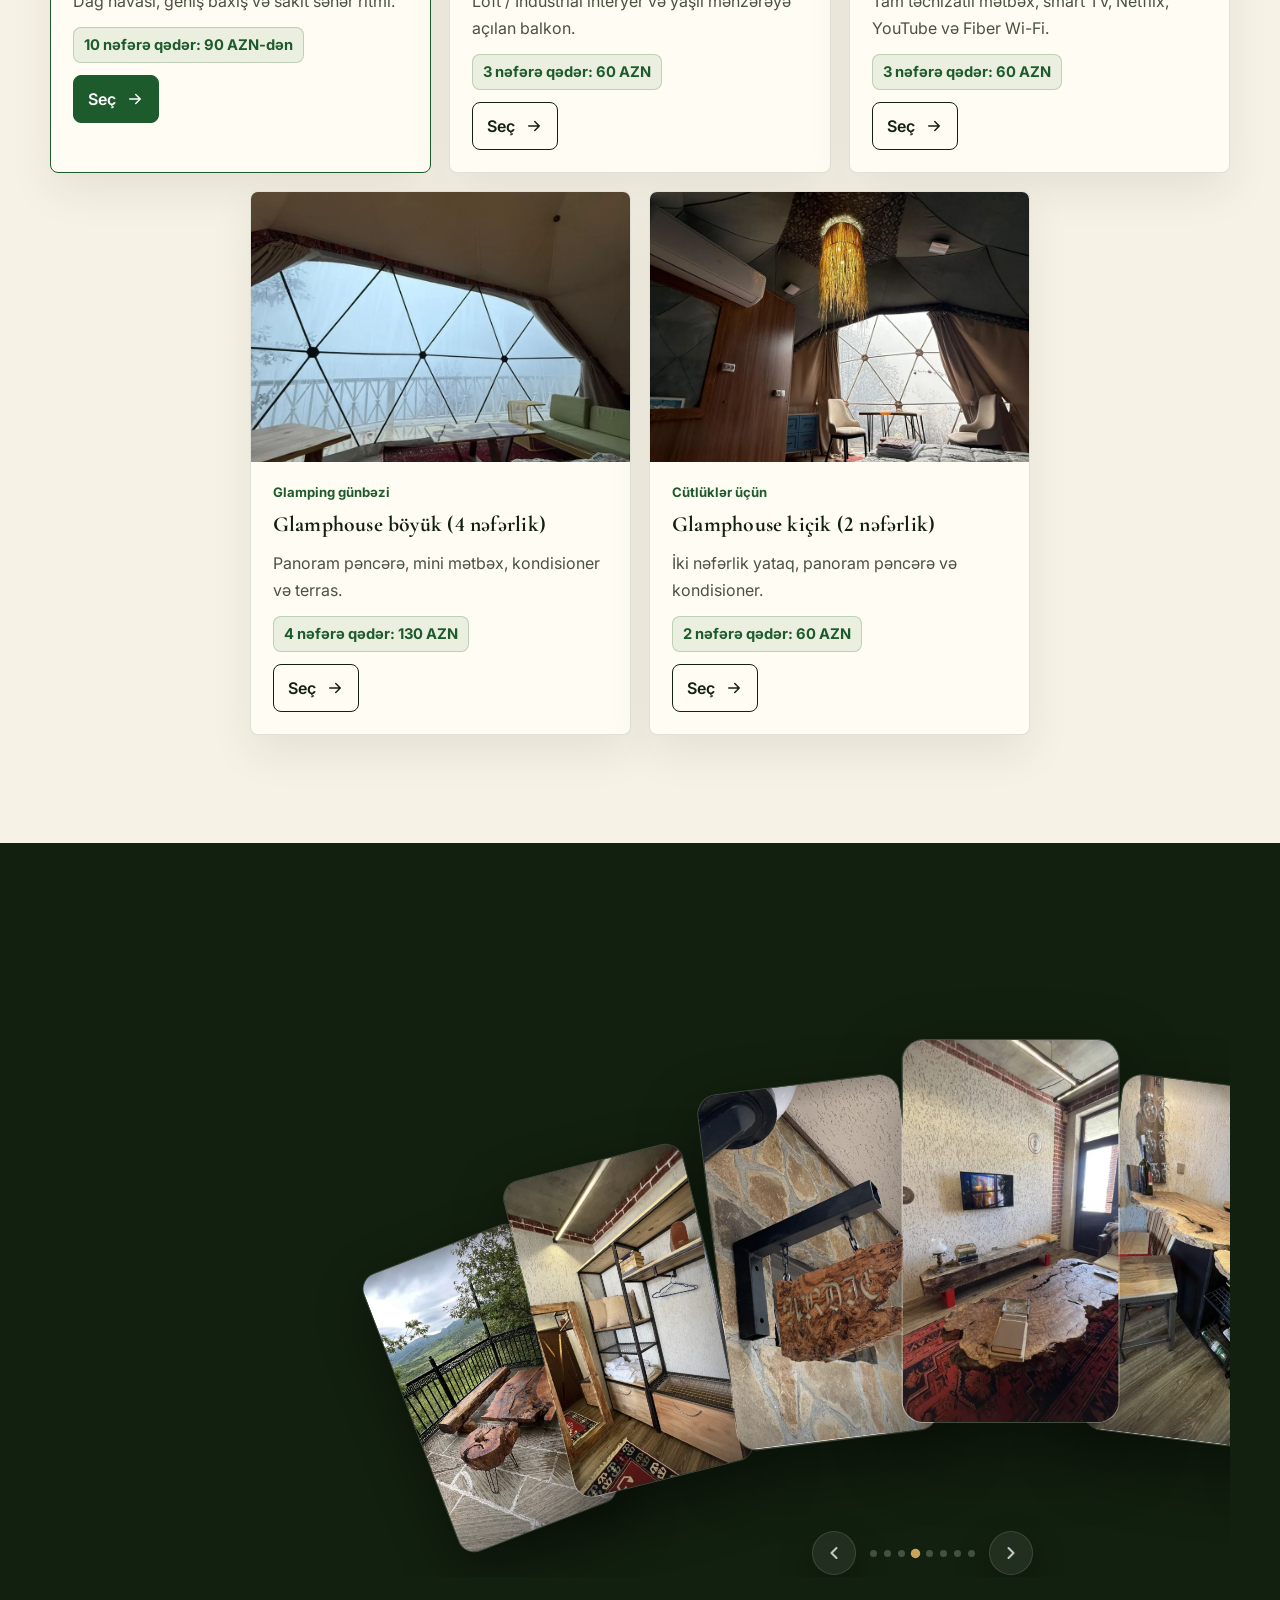
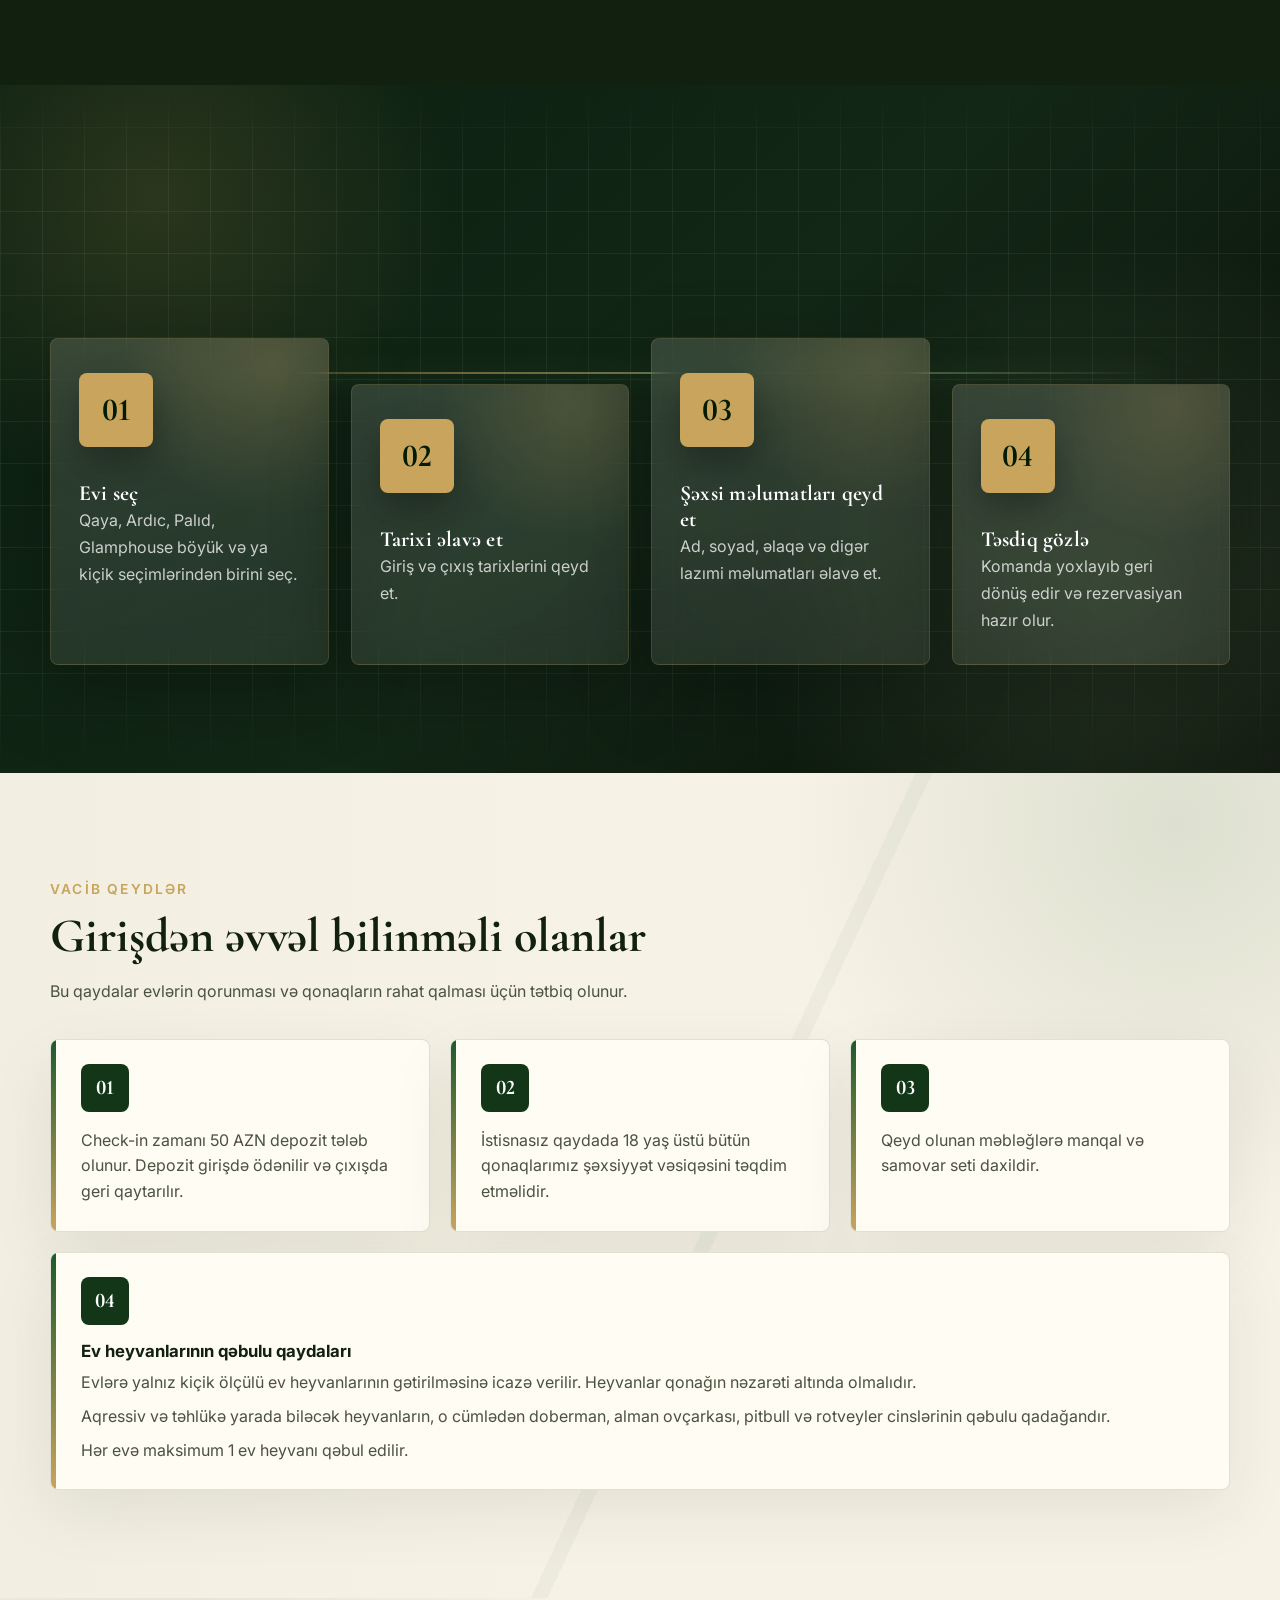
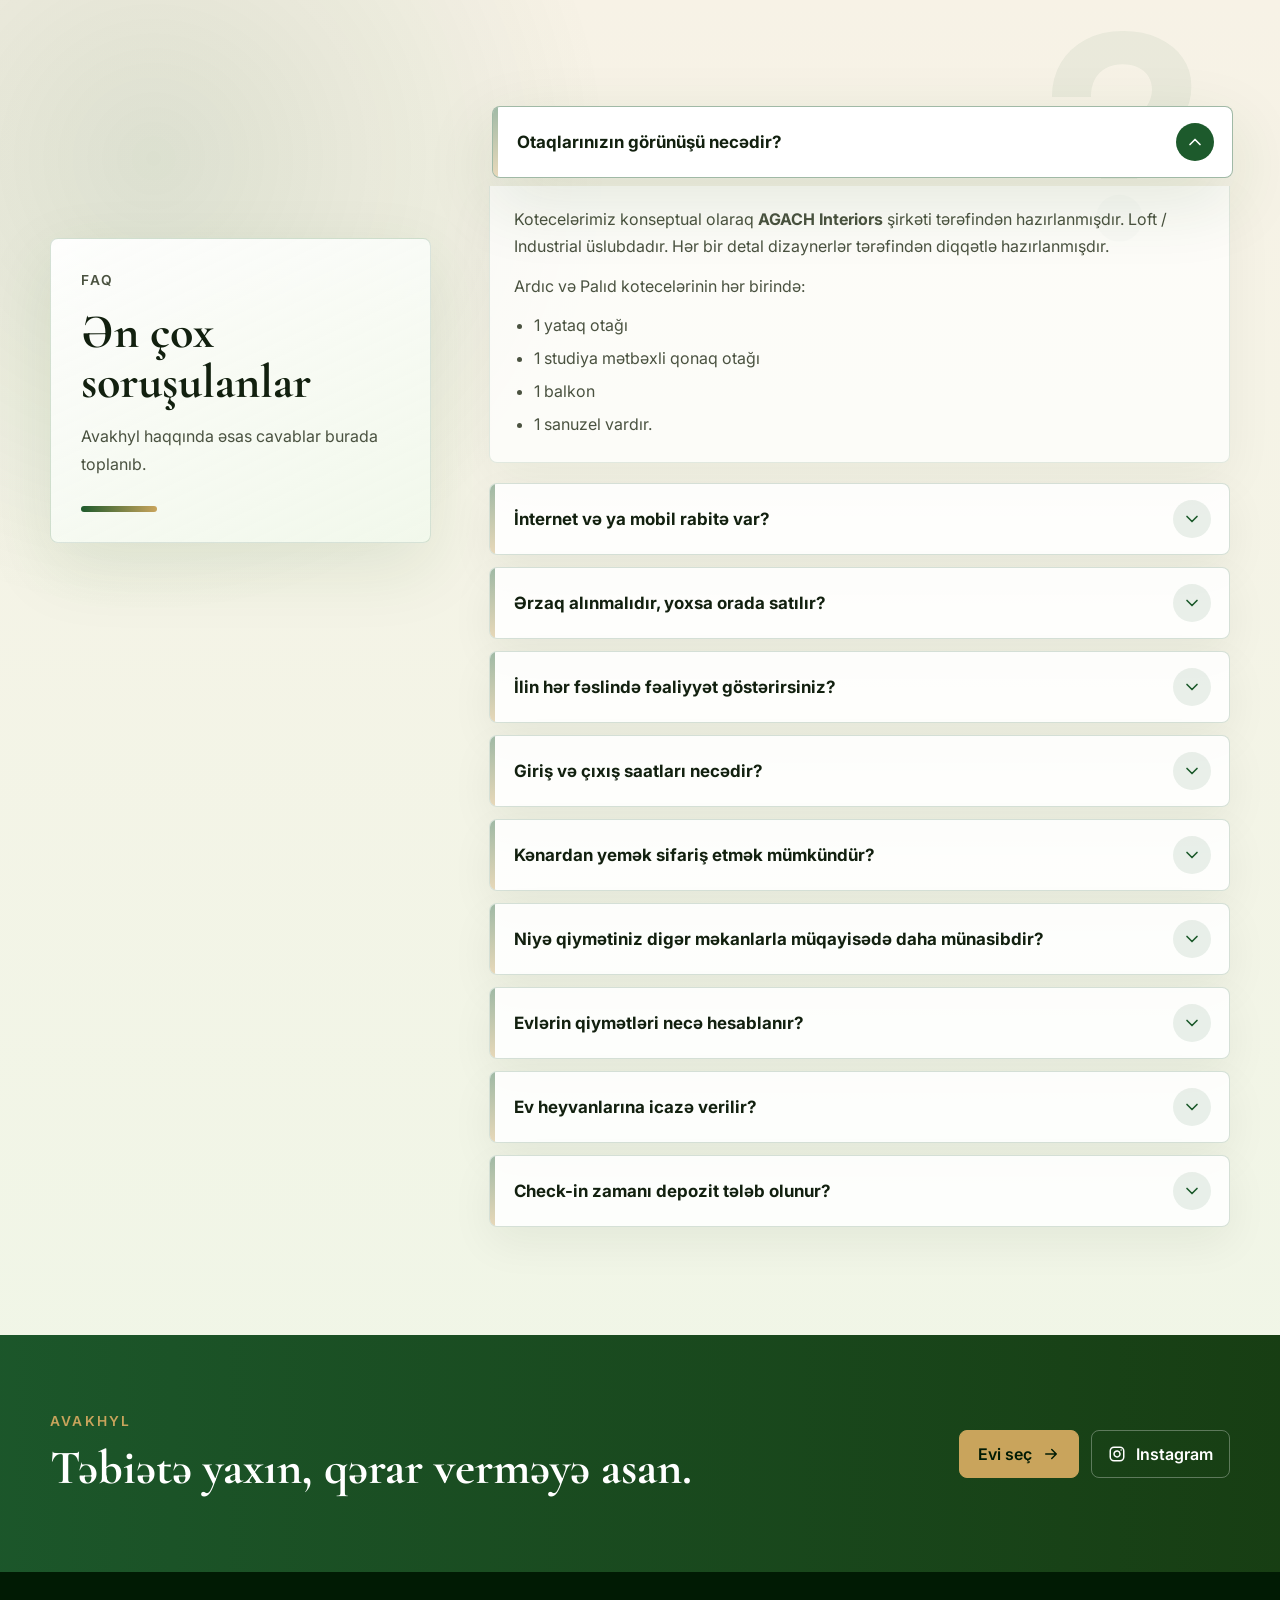
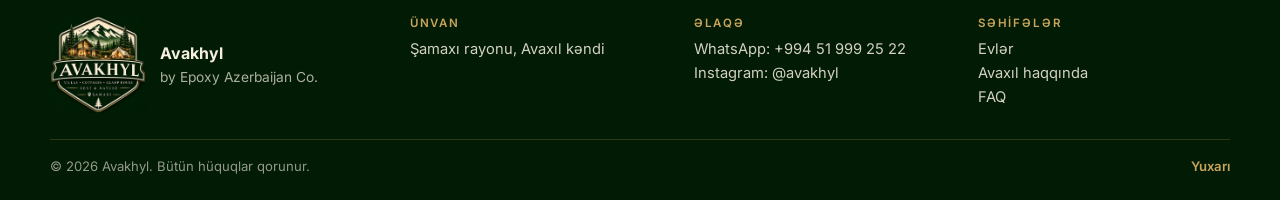
==== commit 98c924e3: "WhatsApp nömrəsi: +994 51 999 25 22 Co-Authored-By: Claude Opus 5.5 <noreply@anthropic.com>" ====
--- a/index.html
+++ b/index.html
@@ -463,7 +463,7 @@
         </div>
         <div class="footer-col">
           <span class="footer-label" data-i18n="footer.contact">Əlaqə</span>
-          <a href="https://wa.me/994552625633" target="_blank" rel="noopener">WhatsApp: +994 55 262 56 33</a>
+          <a href="https://wa.me/994519992522" target="_blank" rel="noopener">WhatsApp: +994 51 999 25 22</a>
           <a href="https://www.instagram.com/avakhyl/" target="_blank" rel="noopener">Instagram: @avakhyl</a>
         </div>
         <div class="footer-col">
@@ -479,7 +479,7 @@
       </div>
     </footer>
 
-    <a class="wa-float" href="https://wa.me/994552625633" target="_blank" rel="noopener" aria-label="WhatsApp ilə yazın" data-i18n-aria="wa.label">
+    <a class="wa-float" href="https://wa.me/994519992522" target="_blank" rel="noopener" aria-label="WhatsApp ilə yazın" data-i18n-aria="wa.label">
       <svg viewBox="0 0 24 24" aria-hidden="true"><path d="M17.472 14.382c-.297-.149-1.758-.867-2.03-.967-.273-.099-.471-.148-.67.15-.197.297-.767.966-.94 1.164-.173.199-.347.223-.644.075-.297-.15-1.255-.463-2.39-1.475-.883-.788-1.48-1.761-1.653-2.059-.173-.297-.018-.458.13-.606.134-.133.298-.347.446-.52.149-.174.198-.298.298-.497.099-.198.05-.371-.025-.52-.075-.149-.669-1.612-.916-2.207-.242-.579-.487-.5-.669-.51-.173-.008-.371-.01-.57-.01-.198 0-.52.074-.792.372-.272.297-1.04 1.016-1.04 2.479 0 1.462 1.065 2.875 1.213 3.074.149.198 2.096 3.2 5.077 4.487.709.306 1.262.489 1.694.625.712.227 1.36.195 1.871.118.571-.085 1.758-.719 2.006-1.413.248-.694.248-1.289.173-1.413-.074-.124-.272-.198-.57-.347m-5.421 7.403h-.004a9.87 9.87 0 0 1-5.031-1.378l-.361-.214-3.741.982.998-3.648-.235-.374a9.86 9.86 0 0 1-1.51-5.26c.001-5.45 4.436-9.884 9.888-9.884 2.64 0 5.122 1.03 6.988 2.898a9.825 9.825 0 0 1 2.893 6.994c-.003 5.45-4.437 9.884-9.885 9.884m8.413-18.297A11.815 11.815 0 0 0 12.05 0C5.495 0 .16 5.335.157 11.892c0 2.096.547 4.142 1.588 5.945L.057 24l6.305-1.654a11.882 11.882 0 0 0 5.683 1.448h.005c6.554 0 11.89-5.335 11.893-11.893a11.821 11.821 0 0 0-3.48-8.413Z" /></svg>
     </a>
 
@@ -532,7 +532,7 @@
       </div>
     </div>
 
-    <script src="db.js?v=20261120-12"></script>
+    <script src="db.js?v=20261120-17"></script>
     <script src="settings.js?v=20261120-12"></script>
     <script src="analytics.js?v=20261120-12"></script>
     <script src="script.js?v=20261120-14"></script>
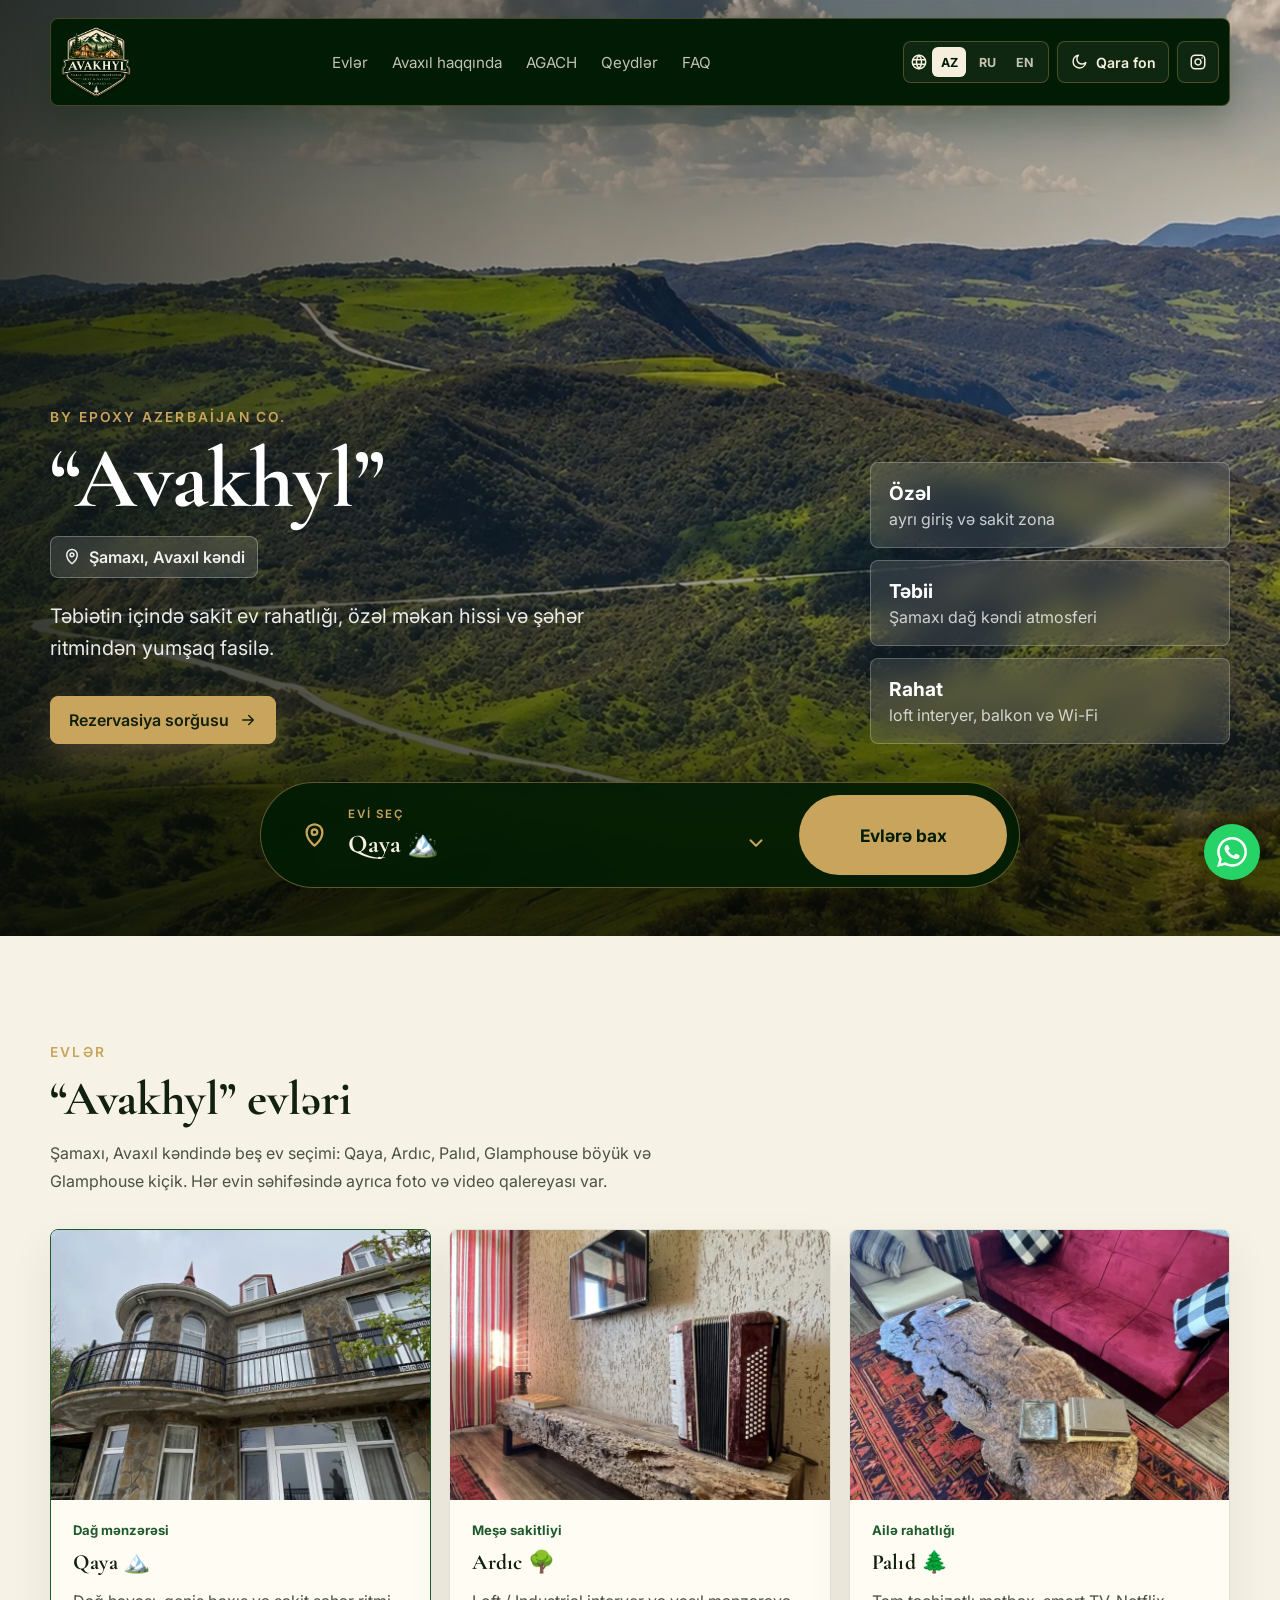
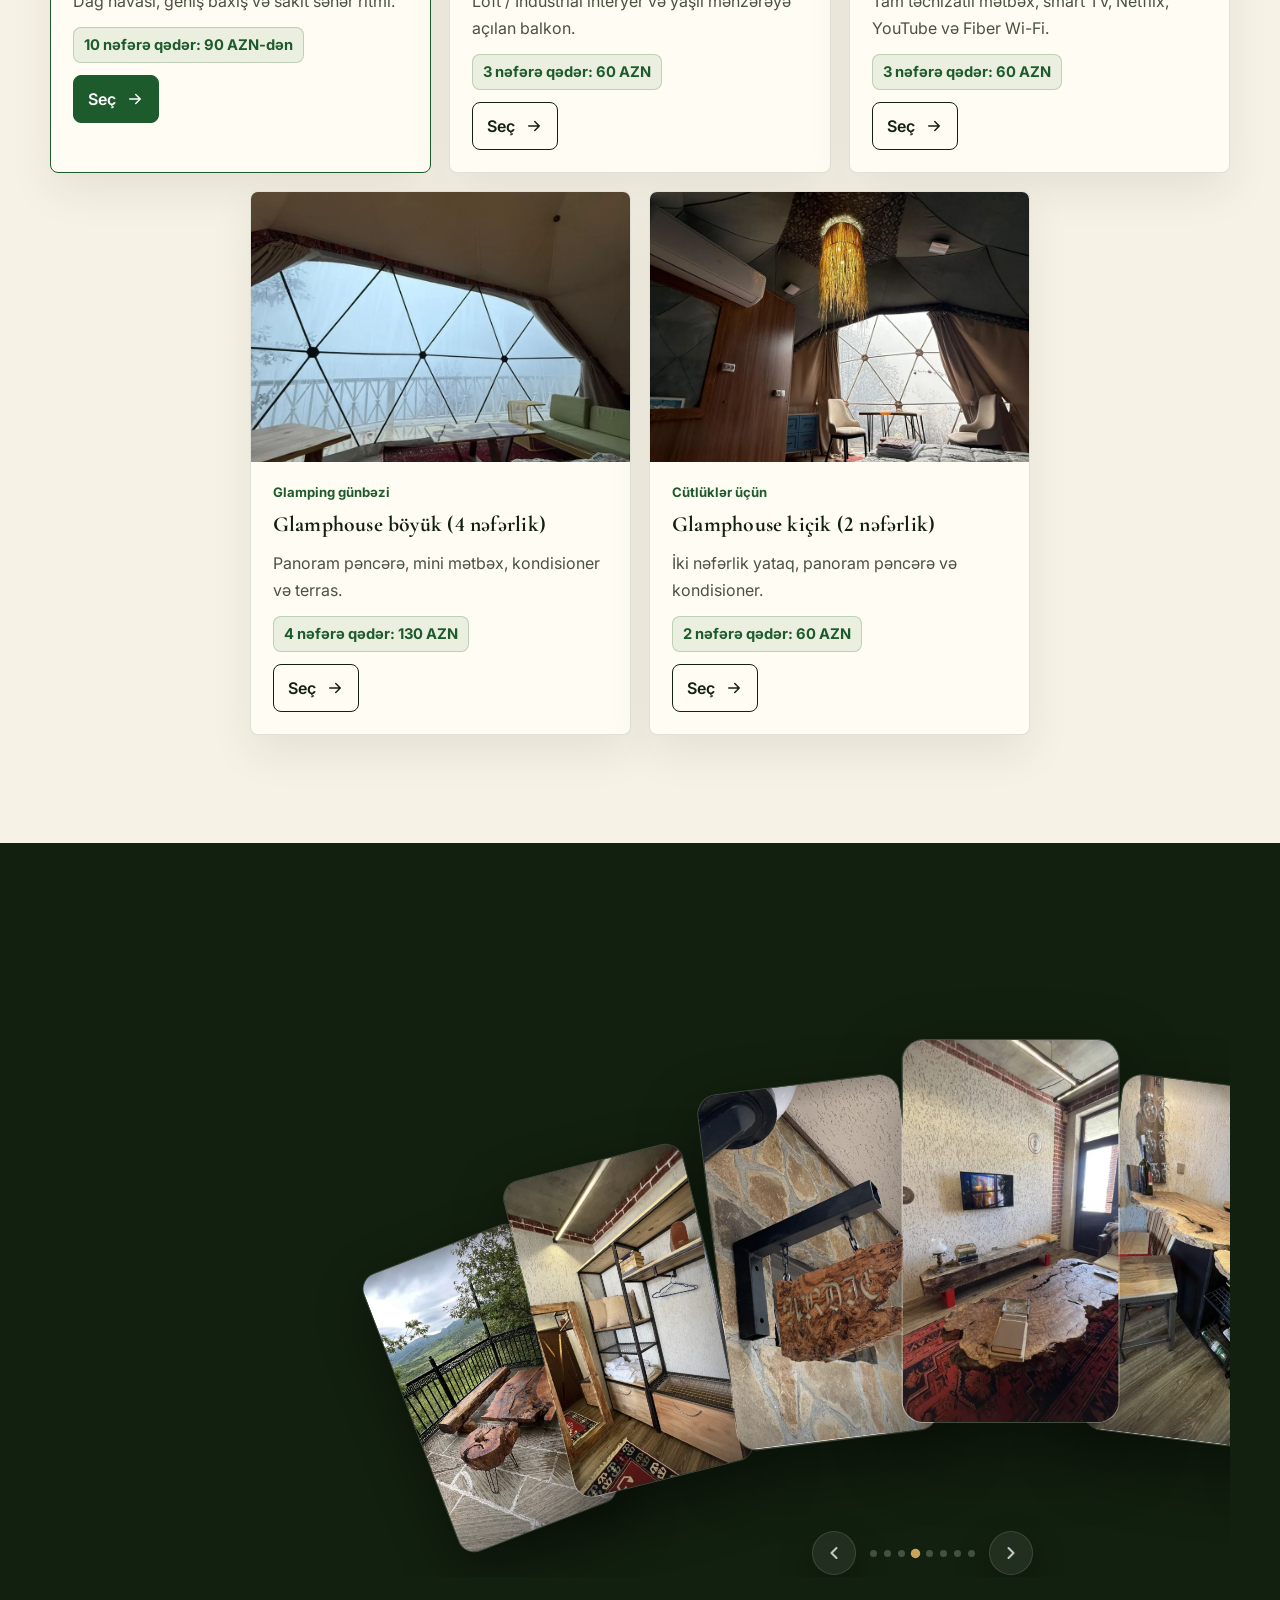
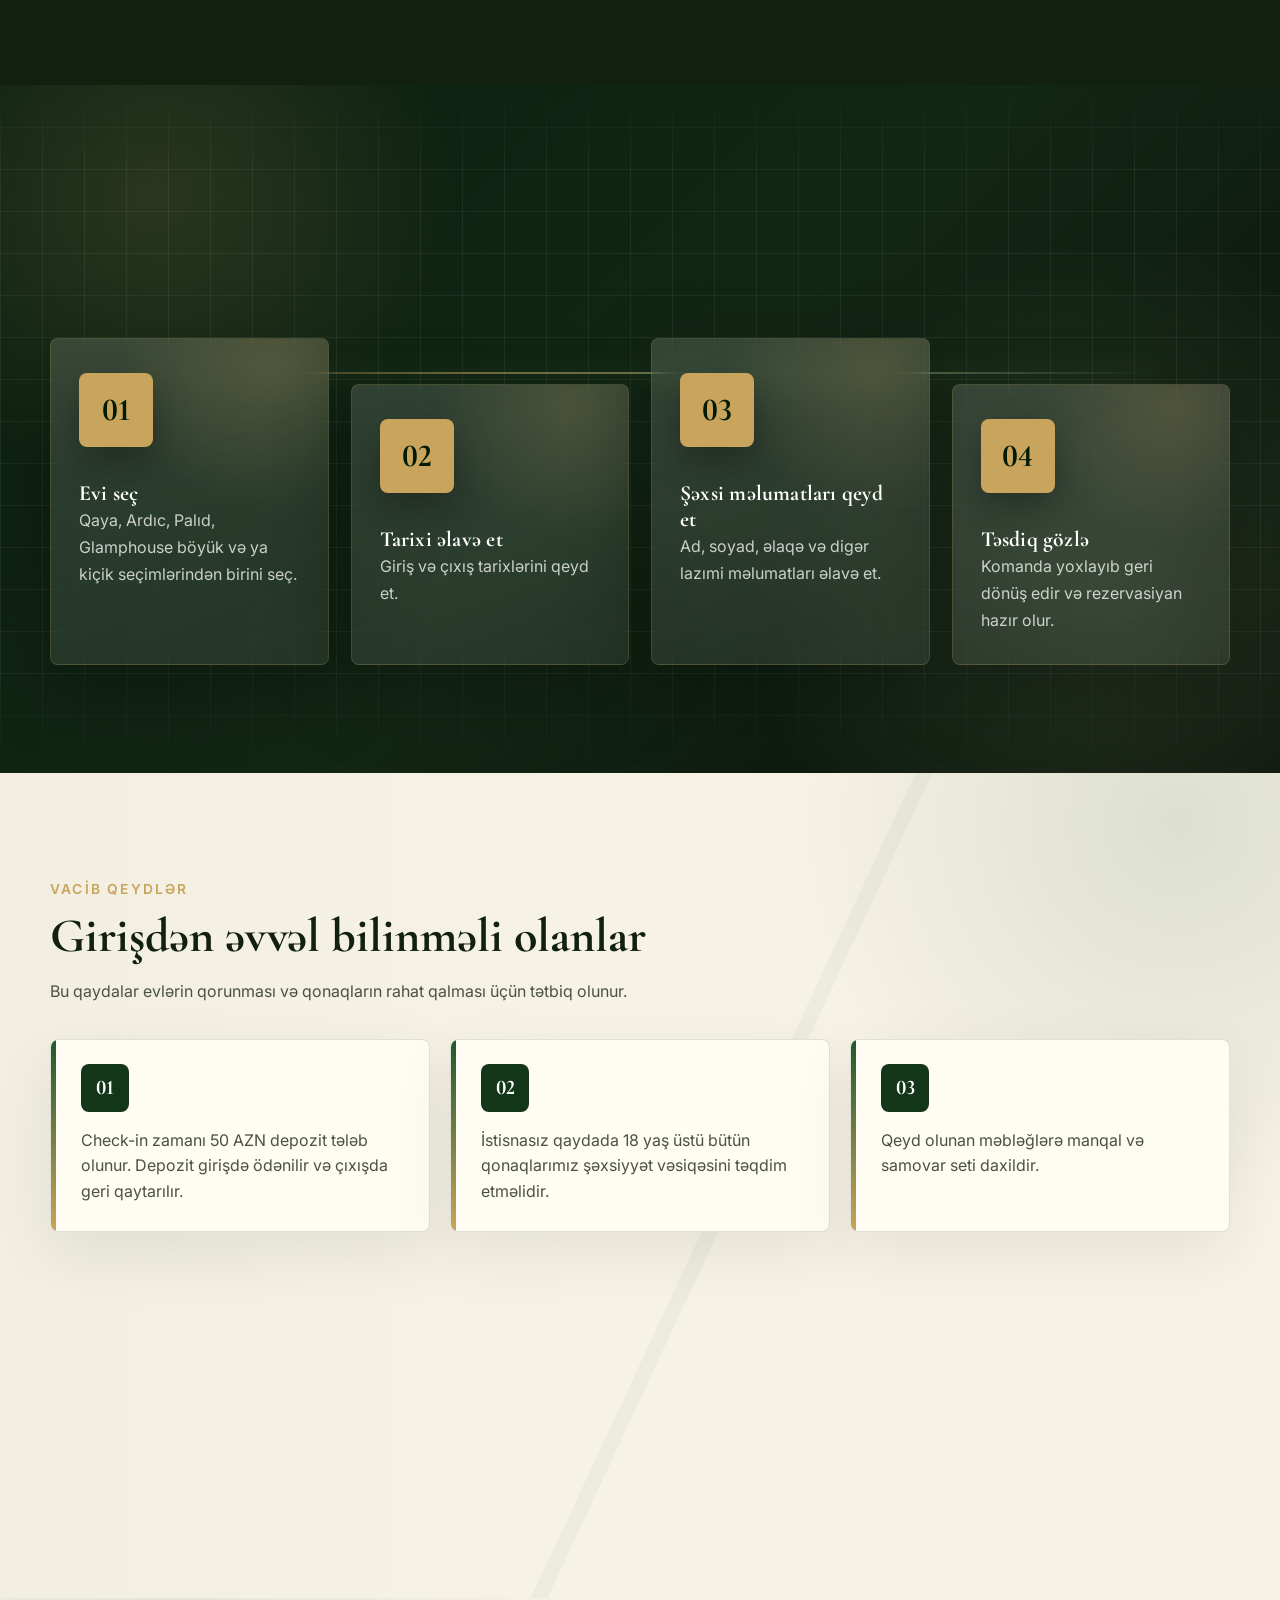
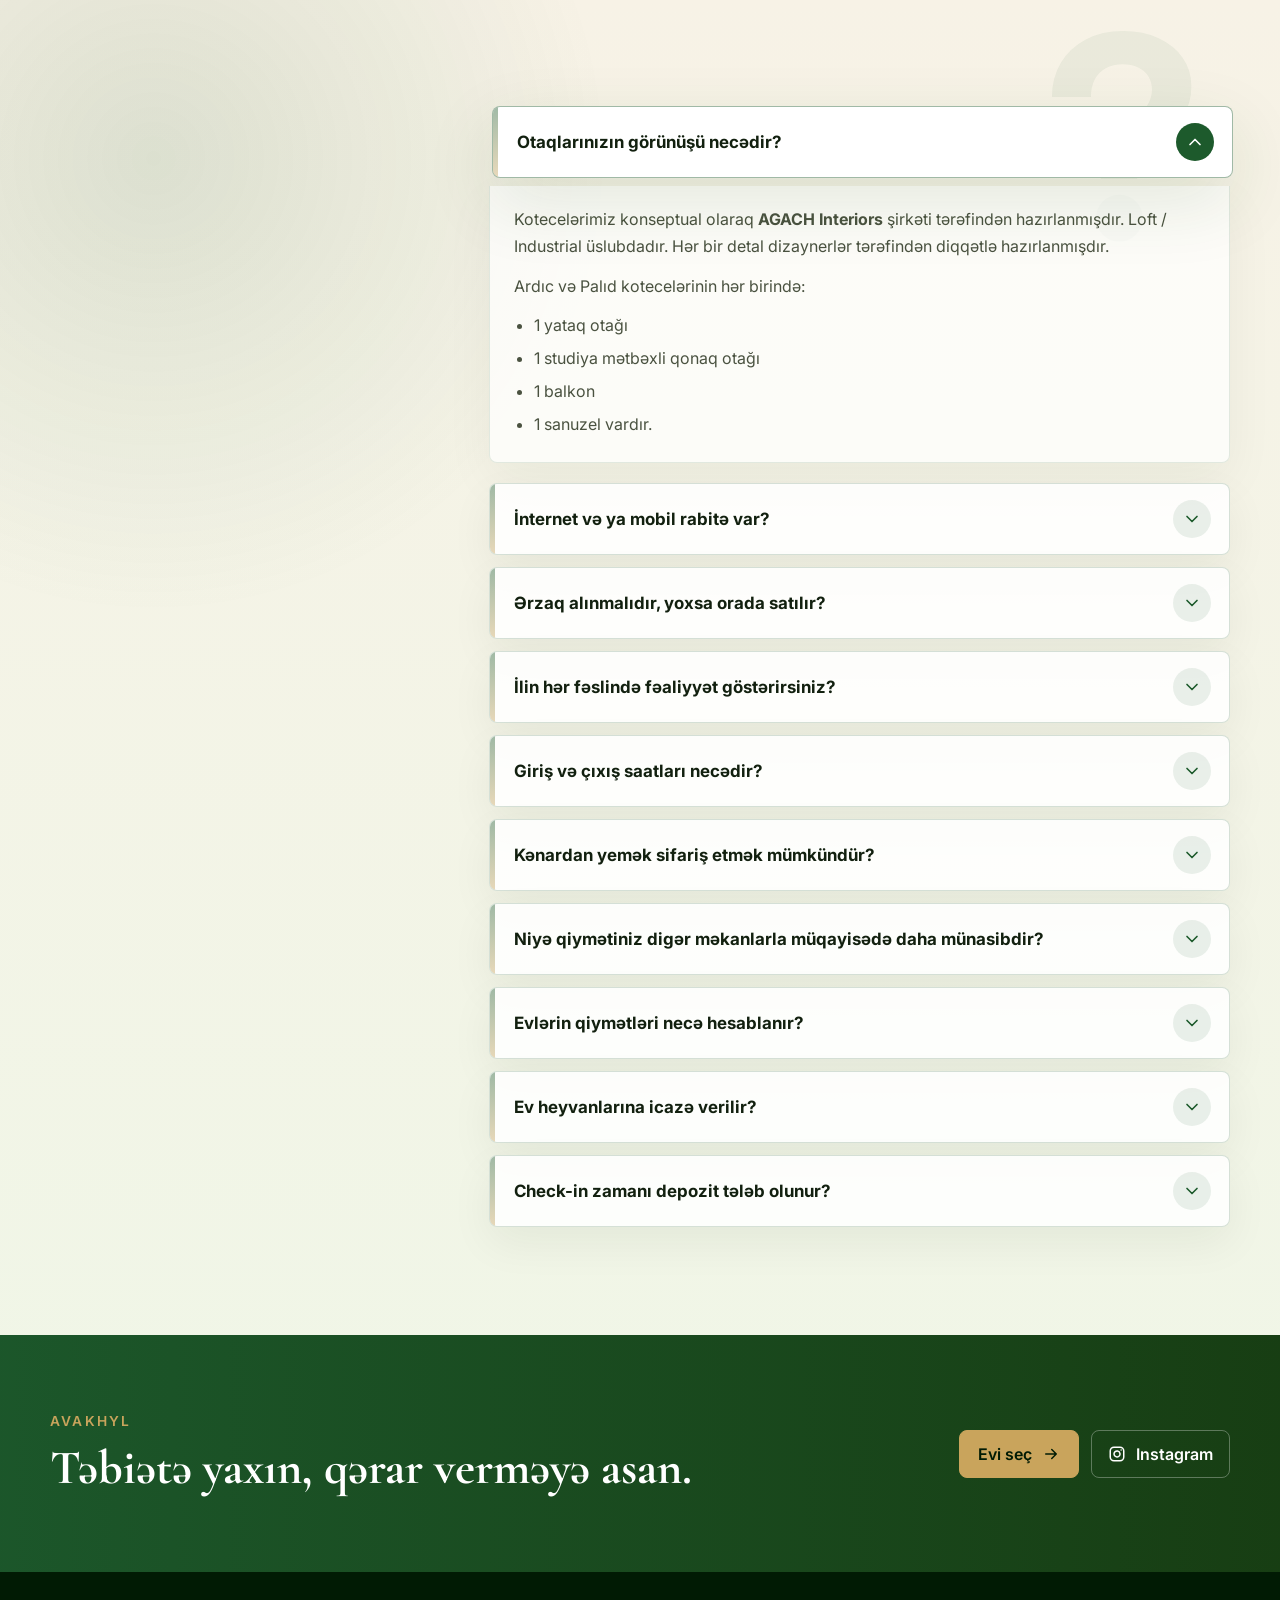
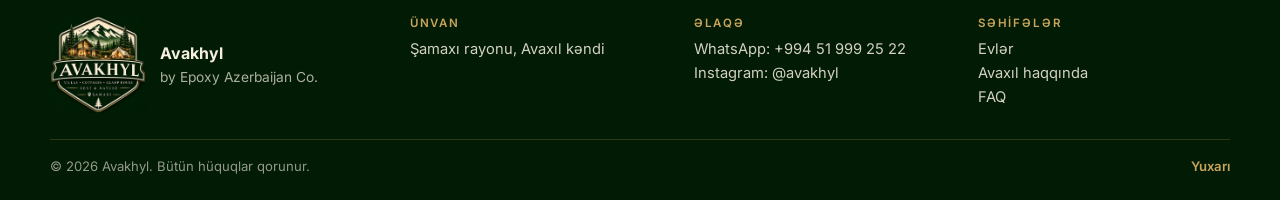
==== commit 8dd82bba: "Qonaq mesajından ləğv linki çıxarıldı; ləğv yalnız admin paneldən Co-Authored-By: Claude Opus 5.5 <n" ====
--- a/index.html
+++ b/index.html
@@ -532,9 +532,9 @@
       </div>
     </div>
 
-    <script src="db.js?v=20261120-17"></script>
-    <script src="settings.js?v=20261120-12"></script>
-    <script src="analytics.js?v=20261120-12"></script>
-    <script src="script.js?v=20261120-14"></script>
+    <script src="db.js?v=20261120-19"></script>
+    <script src="settings.js?v=20261120-19"></script>
+    <script src="analytics.js?v=20261120-19"></script>
+    <script src="script.js?v=20261120-19"></script>
   </body>
 </html>
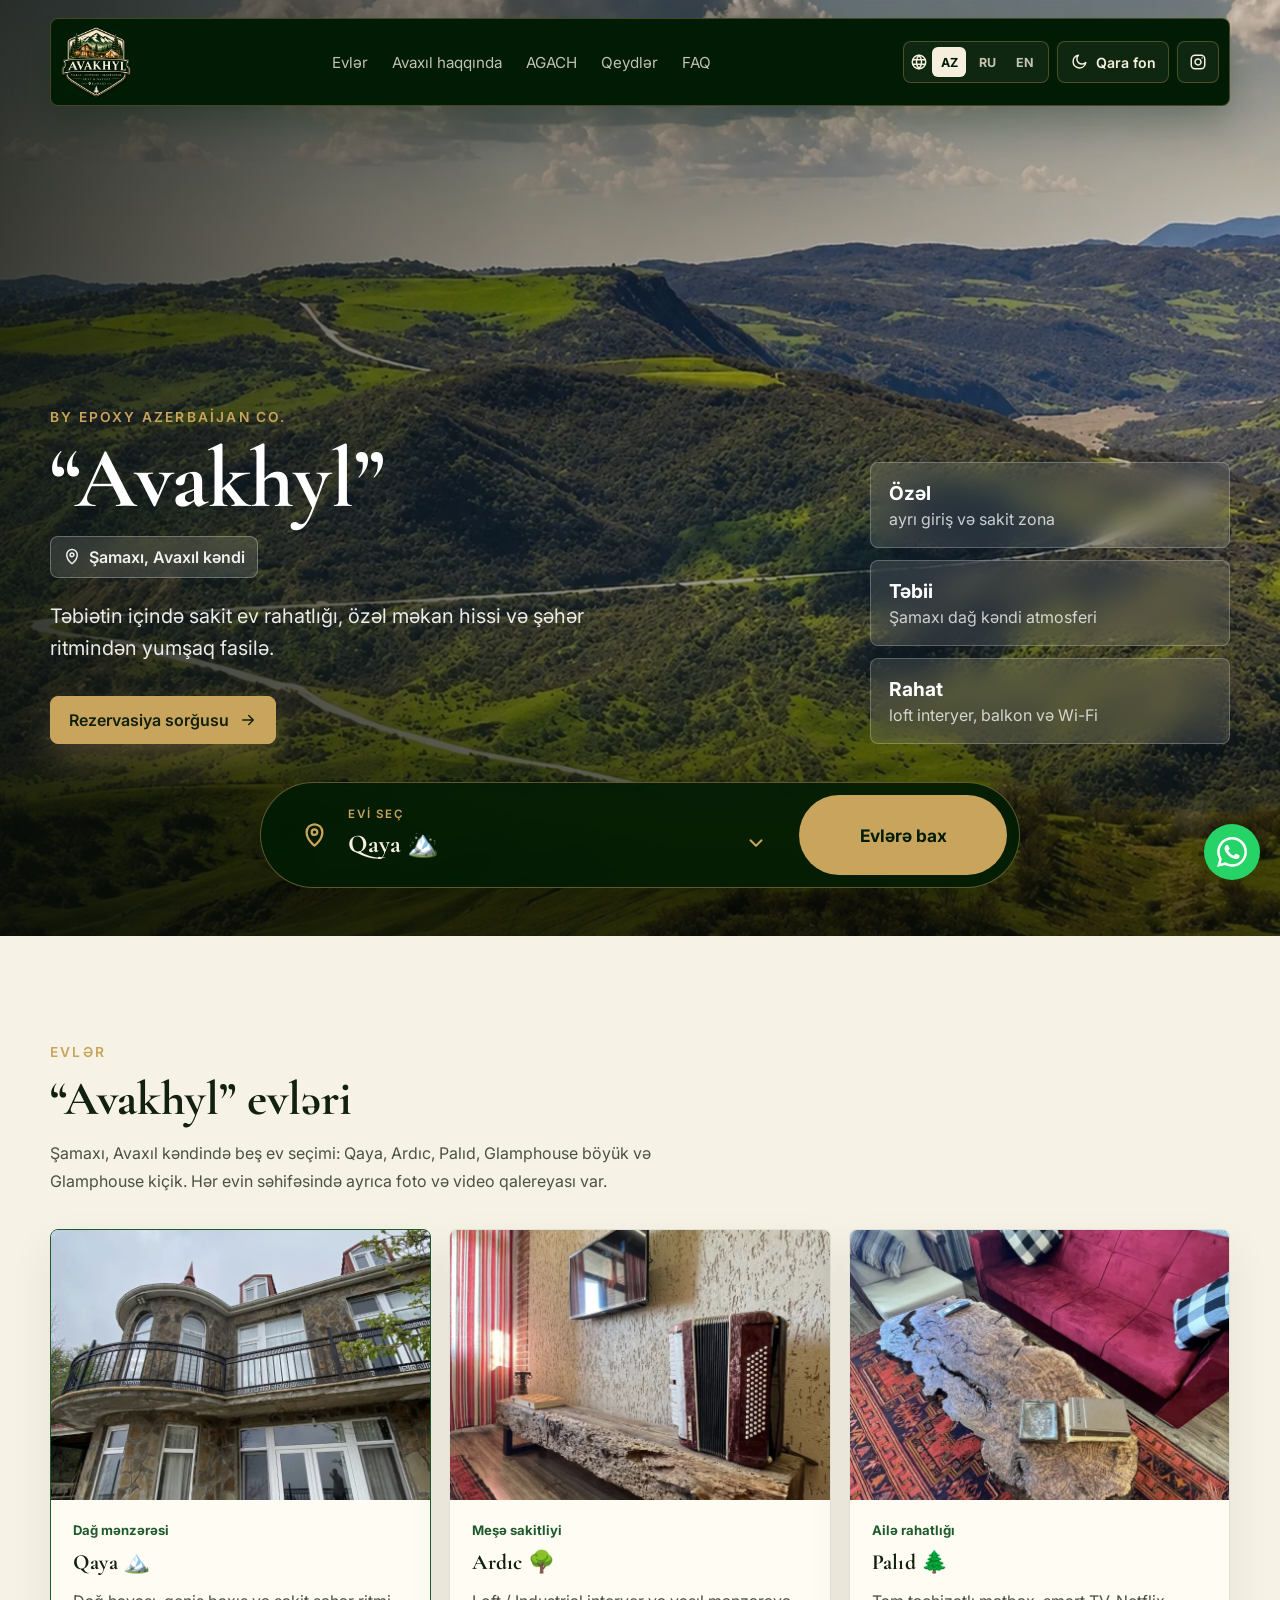
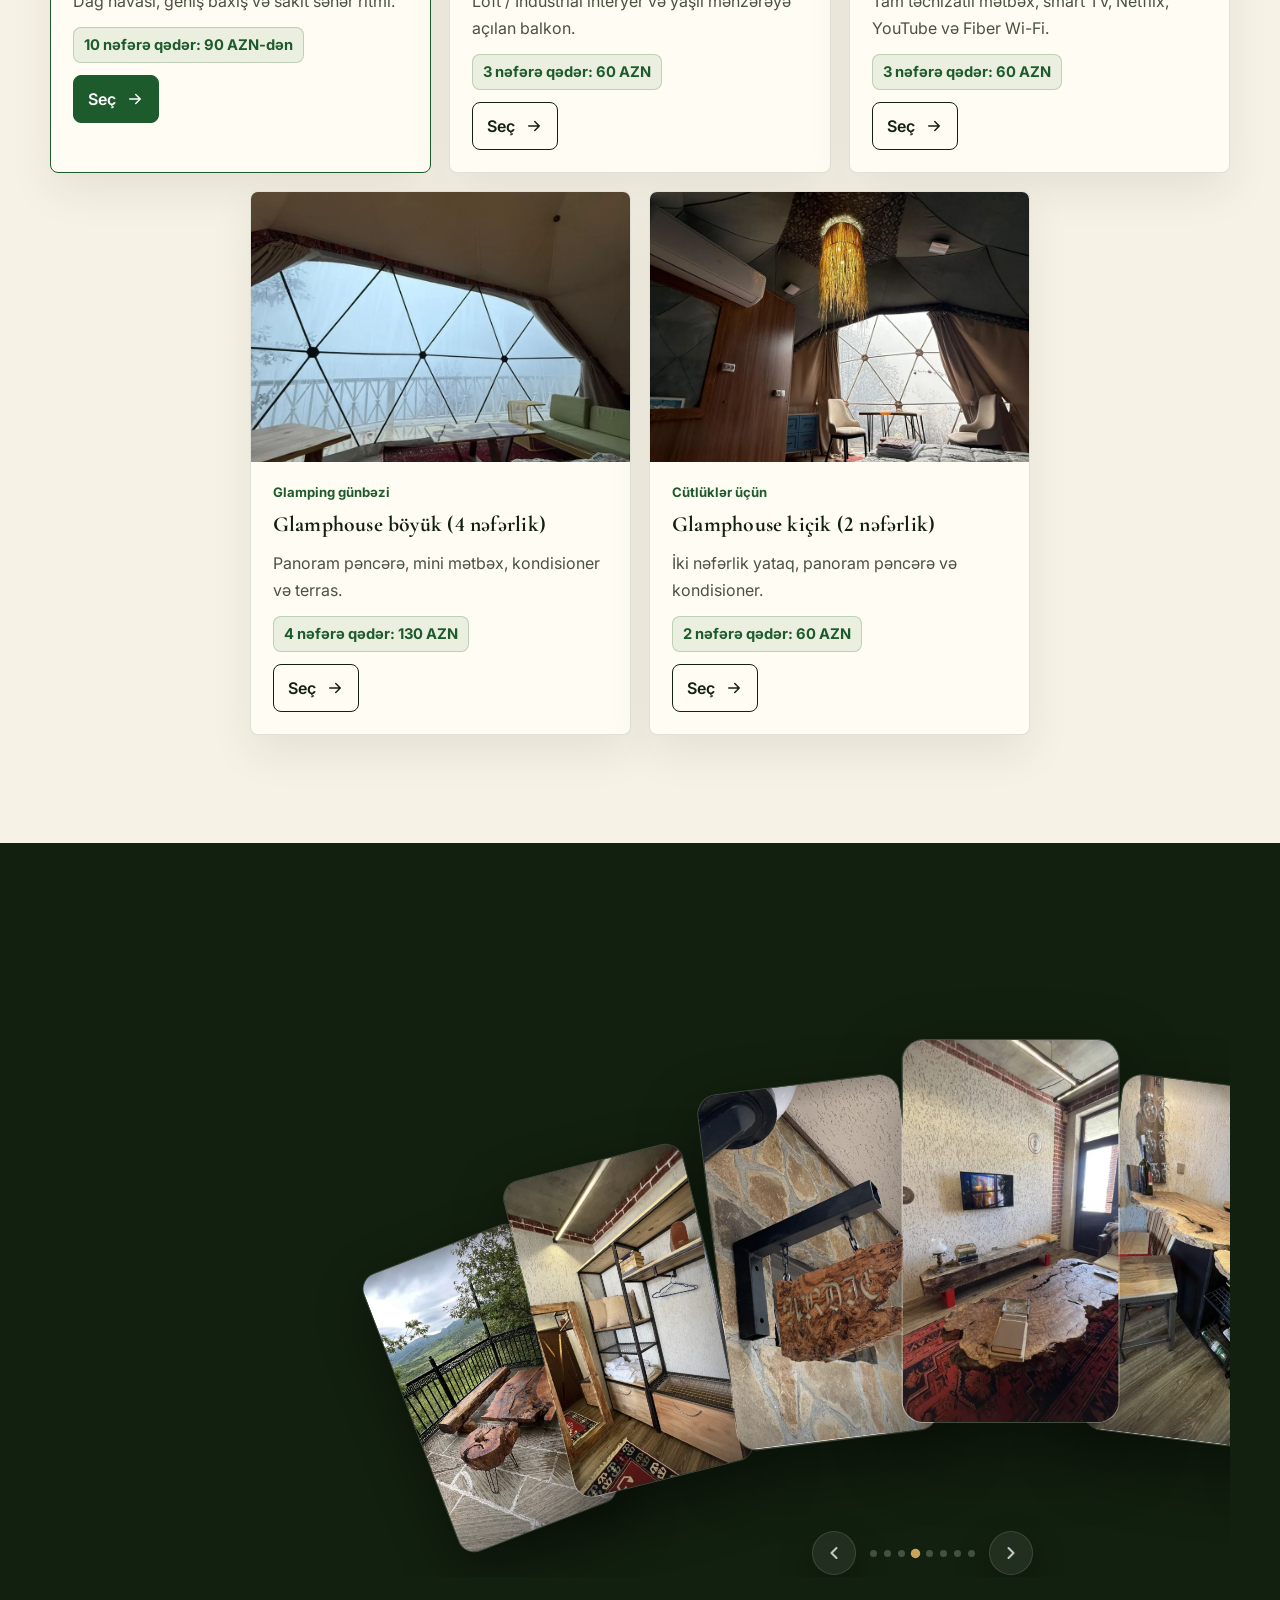
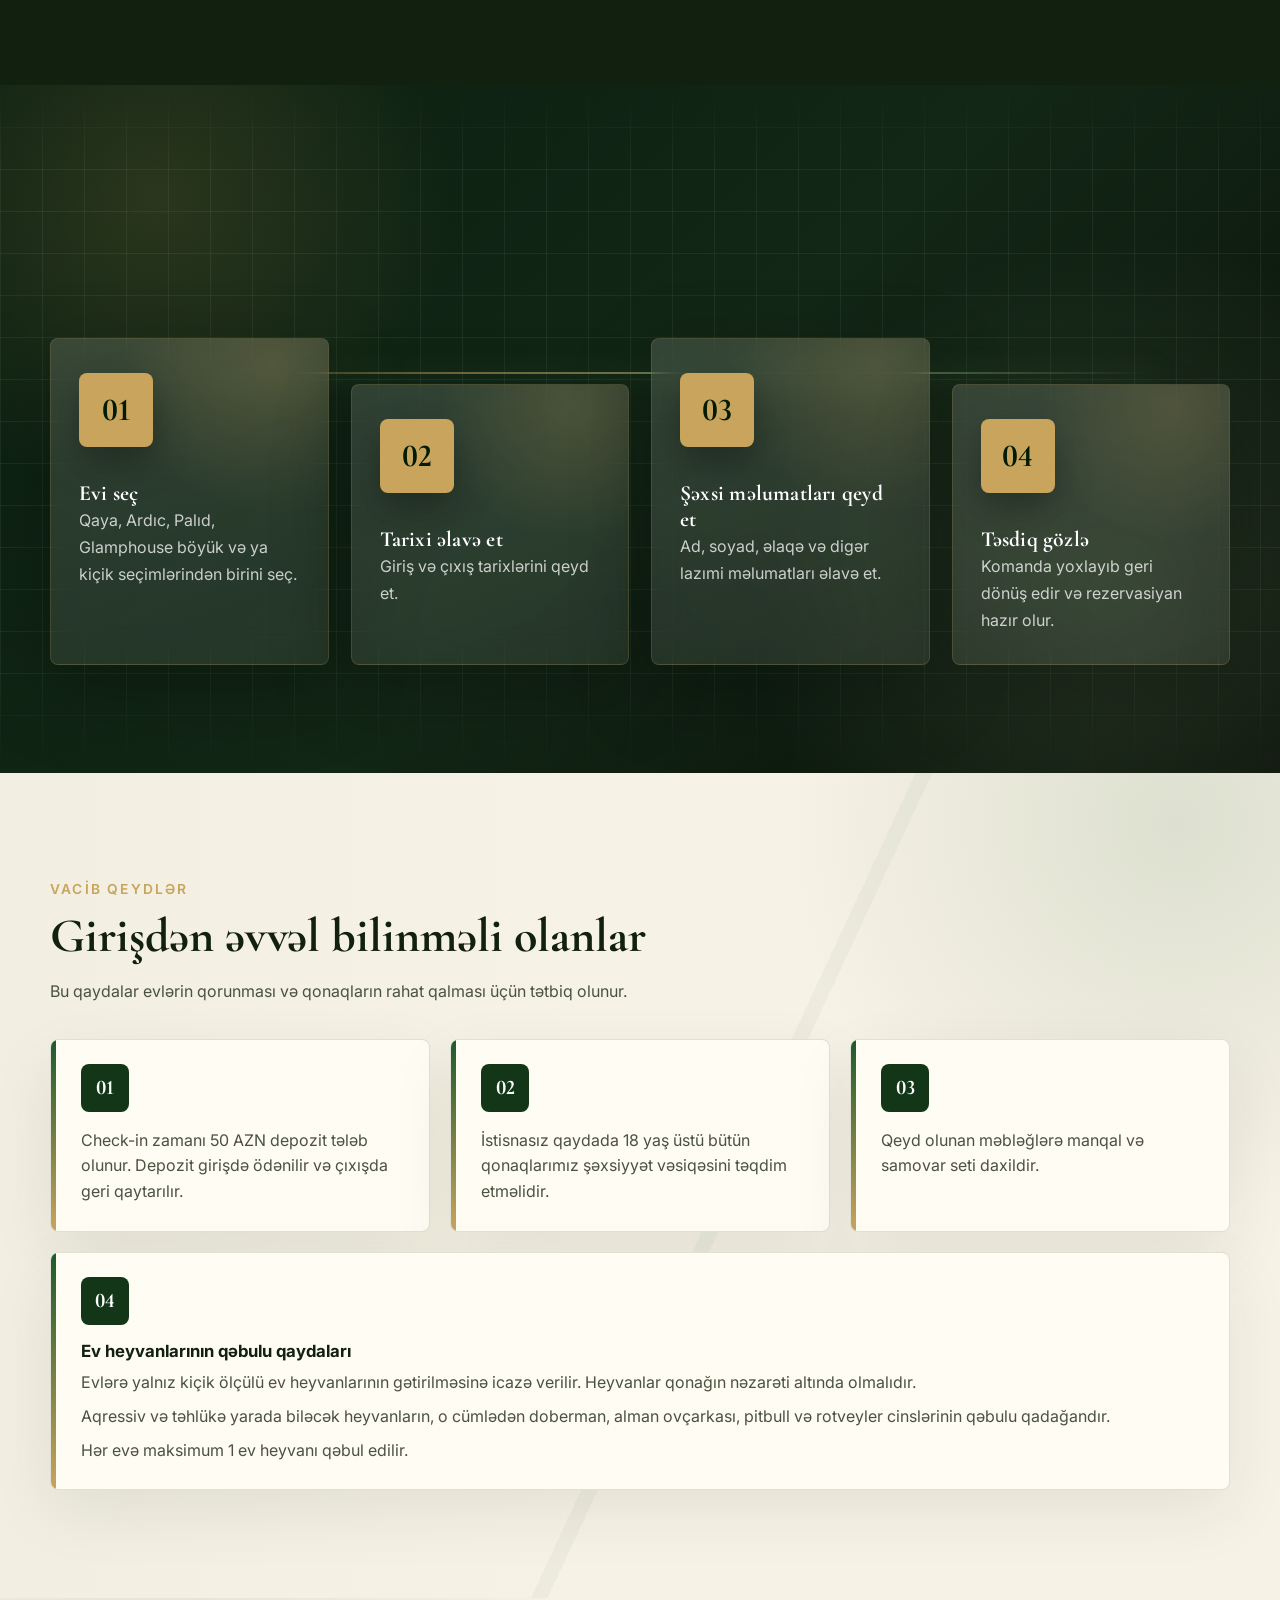
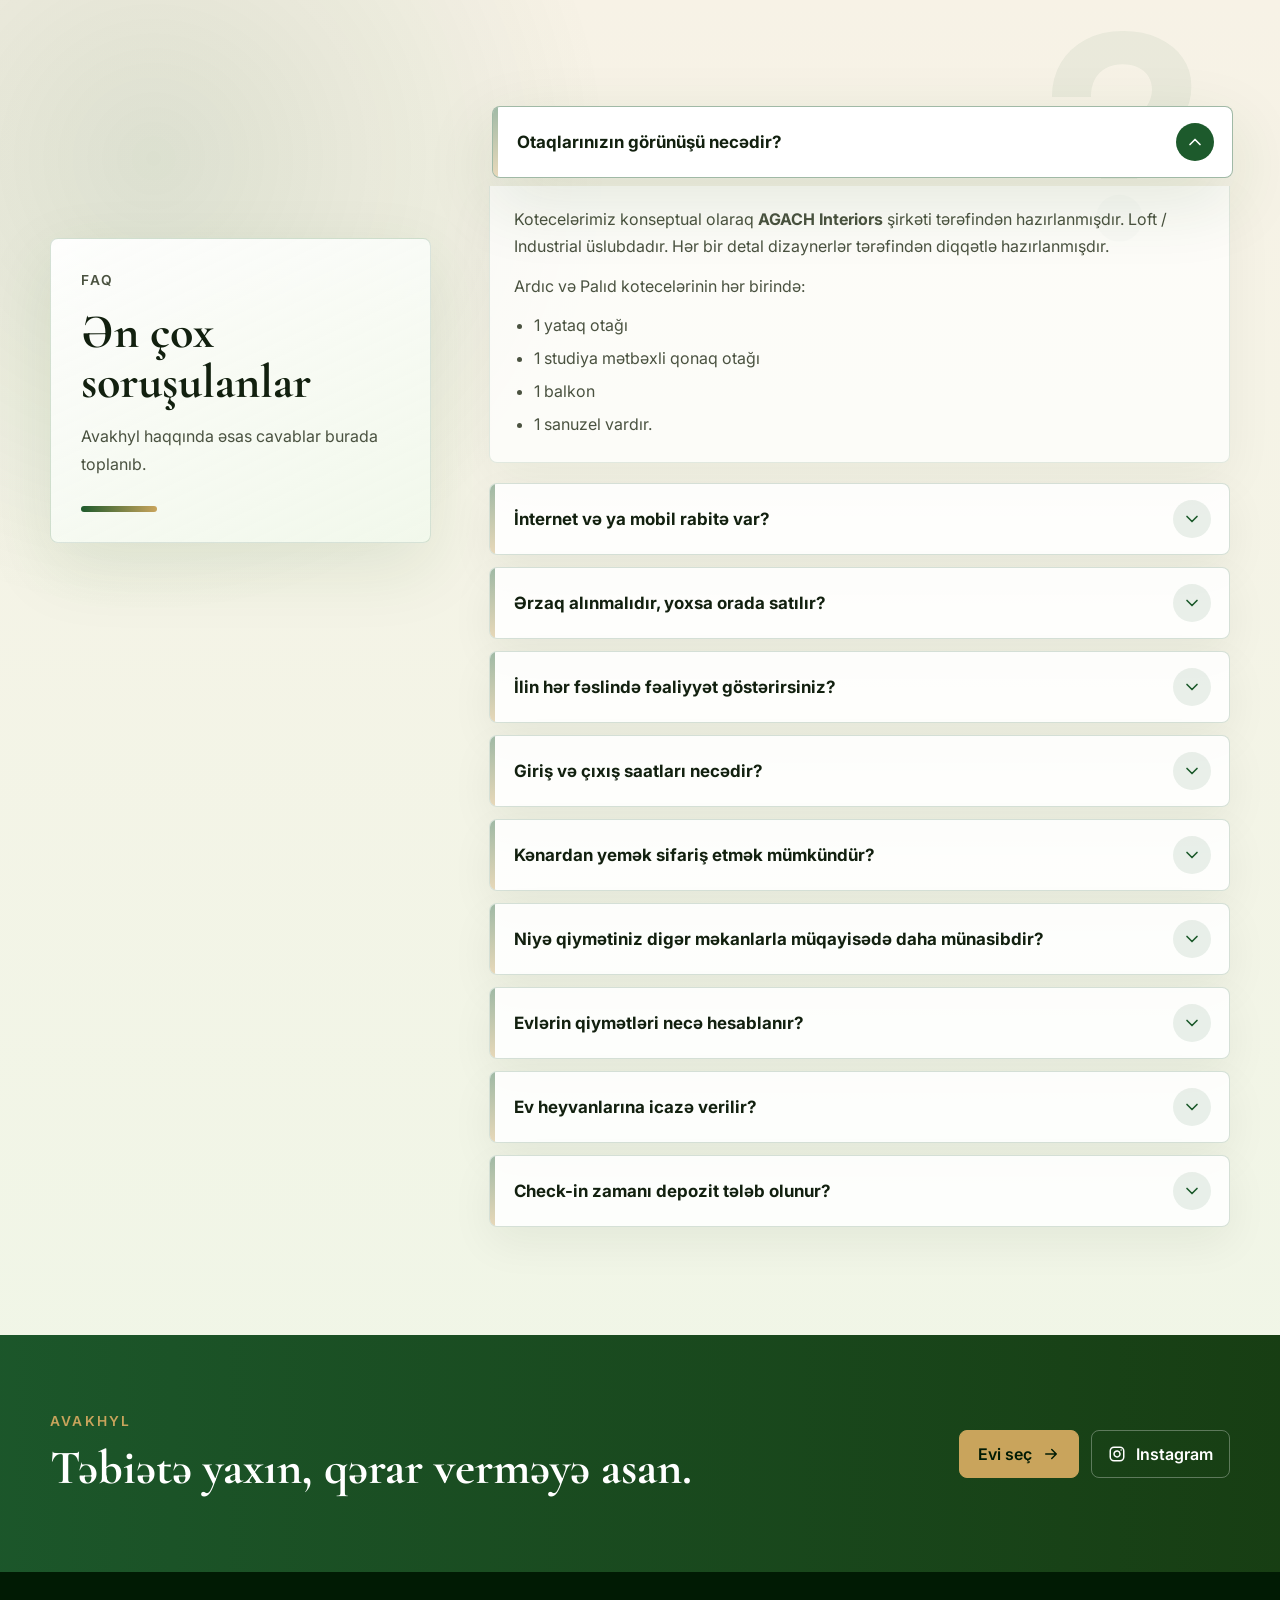
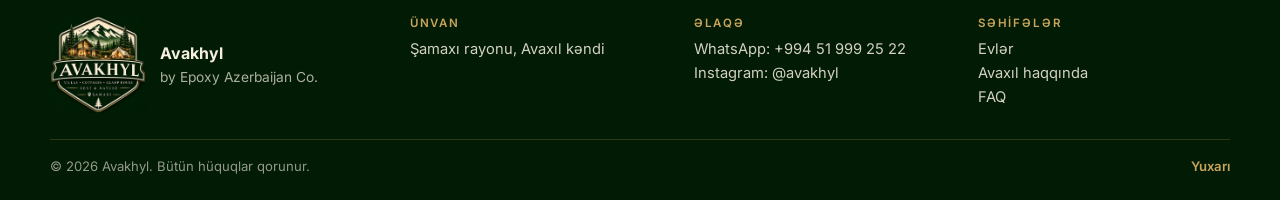
==== commit 064349ec: "Kalendar: təsdiq gözləyən tarixlər "Gözləmədə" kimi görünür, kliklənəndə izah çıxır Co-Authored-By: " ====
--- a/index.html
+++ b/index.html
@@ -13,7 +13,7 @@
     <link rel="preconnect" href="https://fonts.googleapis.com" />
     <link rel="preconnect" href="https://fonts.gstatic.com" crossorigin />
     <link rel="stylesheet" href="https://fonts.googleapis.com/css2?family=Cormorant+Garamond:wght@600;700&family=Inter:wght@400;500;600;700&display=swap" />
-    <link rel="stylesheet" href="styles.css?v=20261120-16" />
+    <link rel="stylesheet" href="styles.css?v=20261120-20" />
   </head>
   <body>
     <svg class="sprite" xmlns="http://www.w3.org/2000/svg">
@@ -532,9 +532,9 @@
       </div>
     </div>
 
-    <script src="db.js?v=20261120-19"></script>
-    <script src="settings.js?v=20261120-19"></script>
-    <script src="analytics.js?v=20261120-19"></script>
-    <script src="script.js?v=20261120-19"></script>
+    <script src="db.js?v=20261120-20"></script>
+    <script src="settings.js?v=20261120-20"></script>
+    <script src="analytics.js?v=20261120-20"></script>
+    <script src="script.js?v=20261120-20"></script>
   </body>
 </html>
--- a/styles.css
+++ b/styles.css
@@ -2482,6 +2482,29 @@
   text-decoration: line-through;
 }
 
+/* təsdiq gözləyən sorğunun saxladığı gün: seçilmir, klikləyəndə izah çıxır */
+.calendar-day.is-pending {
+  border: 1px dashed rgba(184, 134, 38, 0.6);
+  background: rgba(214, 163, 58, 0.12);
+  color: #8a6418;
+  text-decoration: none;
+  cursor: help;
+}
+
+.calendar-day.is-pending em {
+  color: #8a6418;
+  font-size: 0.7rem;
+}
+
+[data-theme="dark"] .calendar-day.is-pending,
+[data-theme="dark"] .calendar-day.is-pending em {
+  color: #e2bd6a;
+}
+
+.pets-info.calendar-note {
+  margin-top: 14px;
+}
+
 .calendar-day.is-selected {
   border-color: var(--leaf);
   background: var(--leaf);
